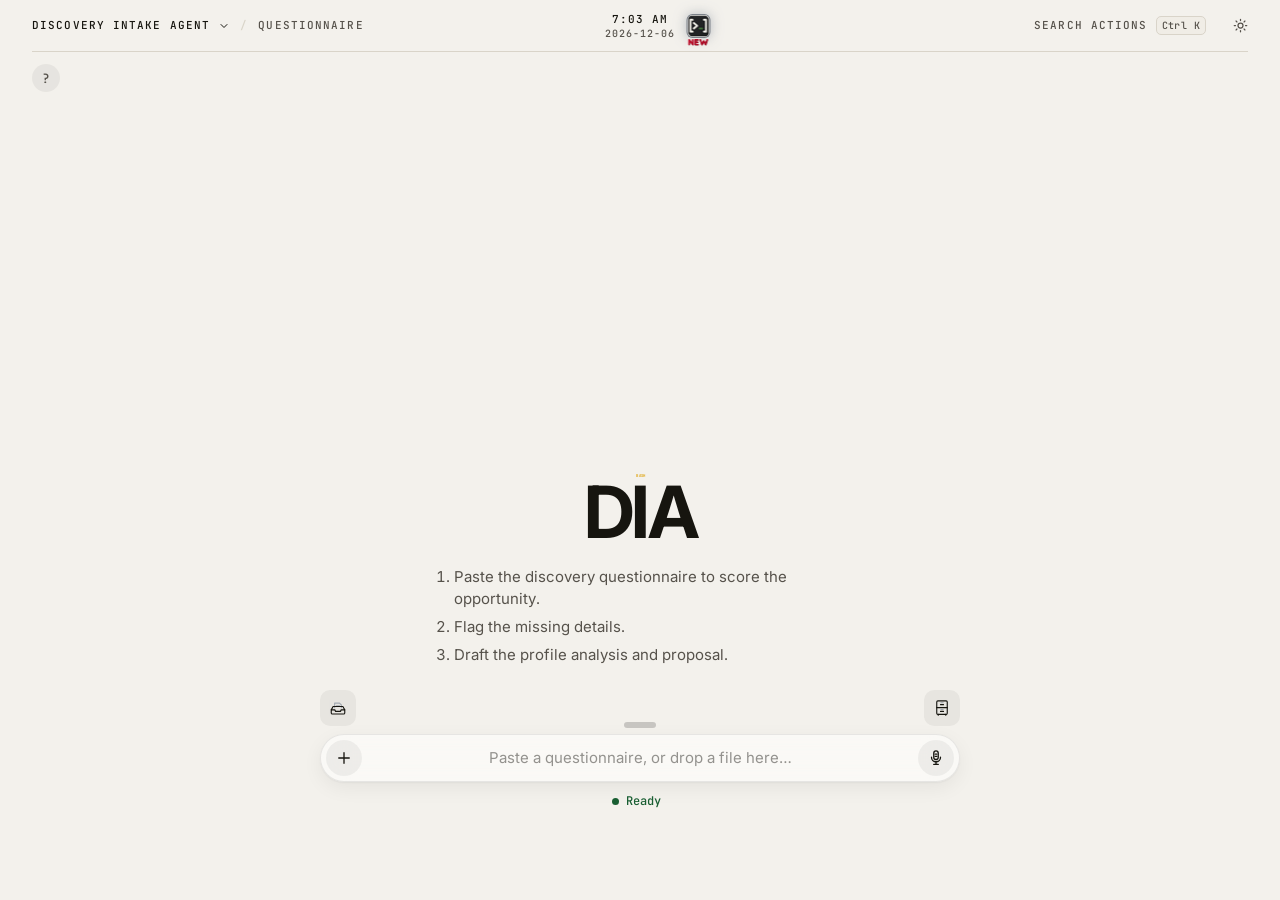
==== templates/index.html @ 342997e3 "Composer v3: mic fixed in the corner, send fades in left of it; first-screen cleanup; help popover; " ====
<!doctype html>
<html lang="en">
<head>
  <meta charset="utf-8">
  <meta name="viewport" content="width=device-width, initial-scale=1">
  <title>DIA - Discovery Intake Agent</title>
  <!-- Clay [>_] mark favicon set (Glyph exports, static/brand/; spec v0.3 §2a). -->
  <link rel="icon" href="/static/brand/favicon.ico" sizes="any">
  <link rel="icon" type="image/png" sizes="32x32" href="/static/brand/favicon-32.png">
  <link rel="icon" type="image/png" sizes="16x16" href="/static/brand/favicon-16.png">
  <link rel="apple-touch-icon" href="/static/brand/clay-mark-180.png">
  <link rel="preconnect" href="https://fonts.googleapis.com">
  <link rel="preconnect" href="https://fonts.gstatic.com" crossorigin>
  <link href="https://fonts.googleapis.com/css2?family=Inter:wght@300;400;500;600;700&family=JetBrains+Mono:wght@400;500;700&display=swap" rel="stylesheet">
  <link rel="stylesheet" href="/static/cabinet-fan.css">
  <link rel="stylesheet" href="/static/pixel-hover.css">
  <link rel="stylesheet" href="/static/fanout-pixel.css">
  <link rel="stylesheet" href="/static/style.css">
  <link rel="stylesheet" href="/static/whats-new.css">
  <link rel="stylesheet" href="/static/composer-icons.css">
  <link rel="stylesheet" href="/static/composer.css">
  <script>
    // Apply the saved (or system) theme before first paint to avoid a flash.
    (function () {
      try {
        var saved = localStorage.getItem("dia-theme");
        var theme = saved || (matchMedia("(prefers-color-scheme: light)").matches ? "light" : "dark");
        document.documentElement.dataset.theme = theme;
      } catch (error) {
        document.documentElement.dataset.theme = "dark";
      }
      try {
        var icons = localStorage.getItem("dia-icon-style");
        var valid = /^(line|zelda|dia-pixel)$/.test(icons || "");
        if (icons !== null && !valid) localStorage.setItem("dia-icon-style", "line"); // unknown or old value
        document.documentElement.dataset.iconStyle = valid ? icons : "line";
      } catch (error) {
        document.documentElement.dataset.iconStyle = "line";
      }
      try {
        // Assistant mode (persona-ux.md v1.2 §3): guided | expert | off, per device. Invalid -> guided.
        var mode = localStorage.getItem("dia-assistant");
        var known = /^(guided|expert|off)$/.test(mode || "");
        if (mode !== null && !known) localStorage.setItem("dia-assistant", "guided");
        document.documentElement.dataset.assistant = known ? mode : "guided";
      } catch (error) {
        document.documentElement.dataset.assistant = "guided";
      }
    })();
  </script>
</head>
<body data-stage="landing">
  <a id="skipLink" class="skip-link" href="#questionnaire">Skip to questionnaire</a>

  <!-- Mouse-reactive liquid filter for the wordmark (same engine as Tia). -->
  <svg width="0" height="0" style="position:absolute; pointer-events:none;" aria-hidden="true" focusable="false">
    <defs>
      <filter id="liquidFilter" x="-5%" y="-5%" width="110%" height="110%">
        <feTurbulence id="liquidNoise" type="fractalNoise" baseFrequency="0.015 0.02" numOctaves="2" seed="0" result="noise"/>
        <feDisplacementMap id="liquidDisplace" in="SourceGraphic" in2="noise" scale="0" xChannelSelector="R" yChannelSelector="G"/>
      </filter>
    </defs>
  </svg>

  <main class="viewport">
    <!-- Top bar as the PDF letterhead band (Glyph web-letterhead.md): mono caps tucked into the corners,
         a live clock + date centred, hairline under the band. Ids, ARIA and tab order unchanged. -->
    <header class="top-nav lh">
      <div class="lh-corner lh-corner--left">
        <div class="nav-menu-container">
          <button id="navBrandMenu" class="lh-control lh-trigger" type="button" aria-haspopup="menu" aria-expanded="false" aria-controls="navDropdown" aria-describedby="breadcrumbStage">
            <span class="lh-trigger-full">Discovery Intake Agent</span><span class="lh-trigger-short" aria-hidden="true">DIA</span>
            <svg viewBox="0 0 24 24" aria-hidden="true"><path d="m6 9 6 6 6-6"/></svg>
          </button>
          <div id="navDropdown" class="nav-dropdown" role="menu" aria-label="DIA menu">
            <div class="lh-menu-context" aria-hidden="true">
              <div class="lh-menu-stage" id="menuStage">Discovery intake · Questionnaire</div>
              <div>Discovery Intake Agent / Gemini ADK</div>
            </div>
            <button class="dropdown-item" role="menuitem" type="button" data-command="new-intake">New intake</button>
            <button class="dropdown-item" role="menuitem" type="button" data-command="load-sample">Load sample</button>
            <button class="dropdown-item" role="menuitem" type="button" data-command="ask">Ask DIA</button>
            <button class="dropdown-item" role="menuitem" type="button" data-command="help">Learn how to use DIA</button>
            <button class="dropdown-item" role="menuitem" type="button" data-command="whats-new">What's new</button>
            <!-- Donate: href comes from DIA_DONATE_URL via /api/config; hidden while unset. -->
            <a class="dropdown-item donate-link" id="navDonate" role="menuitem" aria-label="Donate (opens in a new tab)" href="#" target="_blank" rel="noopener noreferrer" hidden><span>Donate</span><span class="icon donate-icon" data-icon="menu-donate" aria-hidden="true"></span></a>
            <button class="dropdown-item donate-link" role="menuitem" type="button" data-command="donate-interac"><span>Donate by Interac e-Transfer</span><span class="icon donate-icon" data-icon="menu-donate" aria-hidden="true"></span></button>
            <button class="dropdown-item" role="menuitem" type="button" data-command="palette">Command palette <kbd class="kbd-hint">⌘K</kbd></button>
          </div>
        </div>
        <span class="lh-sep" aria-hidden="true">/</span>
        <span class="lh-stage"><span class="visually-hidden">Discovery intake · </span><span id="breadcrumbStage">Questionnaire</span></span>
        <!-- Help popover. Sizes/placement: Glyph "Help icon + popover"; copy and behaviour: Proto
             2026-10-23_help-popover.md v0.1 (Ikenna 9:58/10:00 PM ET). The copy lives in HELP_POPOVER in app.js;
             the [data-hp] slots below are filled from it. Replaces the old #appInfo "?" tooltip. -->
        <div class="hp-wrap">
          <button id="helpPopoverBtn" class="hp-btn" type="button" aria-label="Help" aria-haspopup="dialog" aria-expanded="false" aria-controls="helpPopover">?</button>
          <section id="helpPopover" class="hp-panel" role="dialog" aria-labelledby="helpPopoverTitle" hidden>
            <div class="hp-head">
              <h2 id="helpPopoverTitle" tabindex="-1" data-hp="title"></h2>
              <button class="hp-close" id="helpPopoverClose" type="button" data-hp-label="close">×</button>
            </div>
            <ol class="hp-steps" id="helpPopoverSteps"></ol>
            <div class="hp-actions" id="helpPopoverActions">
              <button id="loadSample" class="text-link hp-load" type="button" data-hp="load"></button>
              <button id="helpPopoverLearn" class="text-link hp-learn" type="button" aria-haspopup="dialog" aria-controls="diaHelpDialog" data-hp="learn"></button>
            </div>
            <div class="hp-confirm" id="helpPopoverConfirm" role="group" hidden>
              <span class="hp-confirm-text" data-hp="confirm"></span>
              <span class="hp-confirm-buttons">
                <button id="helpPopoverReplace" class="text-link" type="button" data-hp="replace"></button>
                <button id="helpPopoverCancel" class="text-link" type="button" data-hp="cancel"></button>
              </span>
            </div>
            <p class="hp-error" id="helpPopoverError" role="alert" hidden></p>
            <!-- Hook for lockdown #48: when sign-in ships, fill and unhide this with the daily limits. -->
            <p class="hp-limits" id="helpLimits" data-hook="lockdown-limits" hidden></p>
            <p class="hp-foot" id="intakeNote"><span class="trust-on" data-hp="footOn"></span><span class="trust-off" data-hp="footOff"></span></p>
          </section>
        </div>
      </div>
      <!-- Centre: live local time (12-hour, no seconds) above today's date. role=timer is aria-live off,
           so screen readers read it on demand and are never interrupted by the minute tick. -->
      <!-- Centre slot: the clock stays exactly centred; the What's new mark hangs off its right edge (layout A,
           spec v0.3 §2). The button is the clock's sibling, not its child (the clock is role=timer, pointer-events:none). -->
      <div class="lh-centre-slot">
        <div class="lh-centre" id="lhClock" role="timer" aria-live="off" aria-atomic="true">
          <time class="lh-time" id="lhTime" datetime="">--:--</time>
          <time class="lh-date" id="lhDate" datetime=""></time>
        </div>
        <span class="wn-wrap" id="whatsNewWrap">
          <button id="whatsNew" class="wn-btn" type="button" data-state="none"
                  aria-haspopup="dialog" aria-expanded="false" aria-controls="whatsNewPanel"
                  aria-label="What's new">
            <img class="wn-mark" src="/static/brand/clay-mark-44.png"
                 srcset="/static/brand/clay-mark-22.png 1x, /static/brand/clay-mark-44.png 2x, /static/brand/clay-mark-66.png 3x, /static/brand/clay-mark-88.png 4x"
                 alt="" width="22" height="22">
            <!-- NEW tag (spec v0.5 §4): Glyph's clay NEW image, one per theme (CSS picks), just under the mark; shown only with
                 the glow (data-state="new"). The text shows in forced colours only. -->
            <span class="wn-tag" id="whatsNewTag" aria-hidden="true">
              <img class="wn-tag-img wn-tag-img--light" src="/static/brand/clay-new-light-22.png"
                   srcset="/static/brand/clay-new-light-22.png 1x, /static/brand/clay-new-light-44.png 2x, /static/brand/clay-new-light-66.png 3x"
                   alt="" width="22" height="8">
              <img class="wn-tag-img wn-tag-img--dark" src="/static/brand/clay-new-dark-22.png"
                   srcset="/static/brand/clay-new-dark-22.png 1x, /static/brand/clay-new-dark-44.png 2x, /static/brand/clay-new-dark-66.png 3x"
                   alt="" width="22" height="8">
              <span class="wn-tag-text">New</span>
            </span>
            <span class="visually-hidden" id="whatsNewCount"></span>
          </button>
          <span class="wn-tip" role="tooltip" id="whatsNewTip">What's new</span>
        </span>
      </div>
      <div class="lh-corner lh-corner--right">
        <button id="paletteTrigger" class="lh-control lh-search" type="button" aria-haspopup="dialog" aria-controls="commandPalette">
          <span class="lh-search-label">Search actions</span>
          <kbd class="kbd-hint" id="paletteShortcutHint">⌘K</kbd>
          <svg class="lh-search-icon" viewBox="0 0 24 24" aria-hidden="true"><circle cx="11" cy="11" r="7"/><path d="m20 20-3.5-3.5"/></svg>
        </button>
        <button id="themeToggle" class="lh-control lh-theme" type="button" aria-pressed="false" aria-label="Switch to light mode">
          <svg class="theme-icon-sun" viewBox="0 0 24 24" aria-hidden="true"><circle cx="12" cy="12" r="4"/><path d="M12 2v2M12 20v2M4.9 4.9l1.4 1.4M17.7 17.7l1.4 1.4M2 12h2M20 12h2M4.9 19.1l1.4-1.4M17.7 6.3l1.4-1.4"/></svg>
          <svg class="theme-icon-moon" viewBox="0 0 24 24" aria-hidden="true"><path d="M21 12.8A9 9 0 1 1 11.2 3a7 7 0 0 0 9.8 9.8z"/></svg>
          <span class="visually-hidden">Toggle theme</span>
        </button>
      </div>
    </header>

    <!-- Center stage: wordmark, tagline, privacy note, pill composer. -->
    <section class="center-stage">
      <h1 class="title-brand" id="titleBrand" title="Discovery Intake Agent / Gemini ADK">D<span class="tittle">I</span>A<span class="visually-hidden"> - Discovery Intake Agent / Gemini ADK</span></h1>
      <ol class="intro-steps" id="introSteps">
        <li>Paste the discovery questionnaire to score the opportunity.</li>
        <li>Flag the missing details.</li>
        <li>Draft the profile analysis and proposal.</li>
      </ol>

      <div class="prompt-wrapper intake-stage">
        <div class="intake-bar">
          <!-- Run status (landing polish): dot + state word + optional detail. #statusText is the detail slot every
               message writes to; setRunState() sets data-state ready | processing | complete | error. -->
          <p id="status" class="run-status" role="status" aria-live="polite" aria-atomic="true" data-state="ready"><span class="status-dot" aria-hidden="true"></span><span id="statusState" class="status-state">Ready</span><span id="statusText" class="status-detail"></span></p>
          <button id="intakeToggle" class="text-link" type="button" aria-expanded="true" aria-controls="intakeBody" hidden>Collapse intake</button>
        </div>
        <!-- Intake tray (upload) and filing cabinet (this session's intakes). Icons by Glyph. -->
        <div class="dock-row">
          <button id="trayButton" class="dock-icon tray-icon px-btn" type="button" aria-label="Upload a file" aria-describedby="dropHint" data-hint="Drop a file here or click to upload">
            <span class="icon icon-idle" data-icon="tray" aria-hidden="true"></span>
            <span class="icon icon-active" data-icon="tray-active" aria-hidden="true"></span>
          </button>
          <span class="dock-hint" aria-hidden="true">Drop a file</span>
          <!-- Cabinet mirrors the tray: tray at the far left, cabinet at the far right of the composer. -->
          <div class="cabinet" id="cabinetDock" data-open="false">
            <button id="cabinetButton" class="dock-icon cabinet-btn px-btn" type="button" aria-haspopup="menu" aria-expanded="false" aria-controls="fan" aria-label="Cabinet" data-hint="Filing cabinet: this session's intakes">
              <span class="icon icon-idle" data-icon="cabinet" aria-hidden="true"></span>
              <span class="icon icon-active" data-icon="cabinet-open" aria-hidden="true"></span>
              <span id="cabinetCount" class="cabinet-badge" aria-hidden="true" hidden>0</span>
            </button>
            <ul class="fan" id="fan" role="menu" aria-label="Recent intakes"></ul>
          </div>
        </div>
        <p id="dropHint" class="visually-hidden">You can also drop or upload .txt, .md, .csv, .docx, .doc, .rtf or .json files up to 5 MB.</p>
        <input id="trayInput" type="file" multiple accept=".txt,.md,.markdown,.text,.csv,.tsv,.json,.rtf,.docx,.doc" hidden>
        <div id="fileChips" class="file-chips" hidden></div>
        <div id="intakeBody">
          <div class="prompt-bar composer has-mic has-cmp" id="intakeComposer" data-empty="true">
            <!-- Composer v2 (glyph/composer-icons.md, flows v8.8 2.5-2.8): [+] textarea [mic] [Run], and a floating notch
                 (a small handle bar just above the bar; landing polish). Notch: hover opens the voice fan after 120ms (pointer), tap toggles (touch), Enter/Space/ArrowDown open it on Listen,
                 ArrowUp on Auto-speak, Esc closes. Fan items proxy #conversationMode / #listenAgent / #autoSpeak. -->
            <button id="intakeVoiceNotch" class="cmp-notch cmp-notch--float" type="button" aria-label="Voice options" data-hint="Voice options" data-hint-touch-only aria-haspopup="menu" aria-expanded="false" aria-controls="intakeVoiceFan">
              <span class="notch-handle" aria-hidden="true"></span>
            </button>
            <span class="cmp-tip cmp-tip-notch" role="tooltip" id="intakeNotchTip">Voice options</span>
            <div class="voice-fan" role="menu" id="intakeVoiceFan" aria-label="Voice options" aria-orientation="horizontal">
              <button id="intakeFanConversation" class="voice-item px-btn" type="button" data-hint="" role="menuitemcheckbox" aria-checked="false" tabindex="-1" style="--d:1" aria-label="Conversation mode: talk with DIA hands-free">
                <span class="icon" data-icon="conversation" aria-hidden="true"></span>
                <span class="voice-label" aria-hidden="true">Conversation mode</span>
              </button>
              <button id="intakeFanListen" class="voice-item px-btn" type="button" data-hint="" role="menuitem" data-speaking="false" tabindex="-1" style="--d:0" aria-label="Listen: read the latest reply aloud">
                <span class="icon" data-icon="listen" data-icon-off="listen" data-icon-on="listen-stop" aria-hidden="true"></span>
                <span class="voice-label" aria-hidden="true">Listen</span>
              </button>
              <button id="intakeFanAutoSpeak" class="voice-item px-btn" type="button" data-hint="" role="menuitemcheckbox" aria-checked="false" tabindex="-1" style="--d:1" aria-label="Auto-speak replies">
                <span class="icon" data-icon="autospeak-off" data-icon-off="autospeak-off" data-icon-on="autospeak-on" aria-hidden="true"></span>
                <span class="voice-label" aria-hidden="true">Auto-speak</span>
              </button>
            </div>
            <button id="intakePlusButton" class="action-btn cmp-circle cmp-plus px-btn" type="button" aria-label="Actions" data-hint="Actions" aria-haspopup="menu" aria-expanded="false" aria-controls="intakePlusMenu">
              <span class="icon icon-idle" data-icon="plus" aria-hidden="true"></span>
              <span class="icon icon-open" data-icon="plus-open" aria-hidden="true"></span>
            </button>
            <div class="plus-menu" role="menu" id="intakePlusMenu" aria-label="Actions"></div>
            <textarea id="questionnaire" class="prompt-input" rows="1" aria-label="Questionnaire Markdown" aria-describedby="intakeNote dropHint" spellcheck="false" placeholder="Paste a questionnaire, or drop a file here…" data-placeholder-short="Paste a questionnaire…"></textarea>
            <!-- Run sits before the mic in the DOM so Tab goes textarea -> Run -> mic (WCAG 2.4.3, Glyph review #4);
                 the slot is absolutely positioned, so Run still draws just left of the corner mic. -->
            <span class="cmp-run-slot">
              <button id="runAgent" class="action-btn cmp-circle cmp-enter px-btn" type="button" aria-label="Run" data-hint="Run (Ctrl/⌘ Enter)" aria-keyshortcuts="Control+Enter Meta+Enter" hidden>
                <span class="icon" data-icon="enter" aria-hidden="true"></span>
              </button>
            </span>
            <button id="intakeMic" class="action-btn cmp-circle cmp-mic dictate-btn px-btn" type="button" data-hint="" data-hint-touch-only aria-pressed="false" aria-label="Start voice input" data-label-off="Start voice input" data-label-on="Stop voice input" aria-keyshortcuts="Control+Shift+Space Meta+Shift+Space">
              <span class="icon" data-icon="mic" data-icon-off="mic" data-icon-on="mic-listening" data-icon-disabled="mic-disabled" aria-hidden="true"></span>
            </button>
            <span class="cmp-tip cmp-tip-mic" role="tooltip" id="intakeMicTip">Start voice input <kbd>⌘/Ctrl</kbd><kbd>Shift</kbd><kbd>Space</kbd></span>
            <span class="visually-hidden" id="intakeMicNote" hidden>Voice input isn't supported in this browser. Try Chrome, Edge or Safari.</span>
          </div>
        </div>
        <div id="intakeError" class="intake-error" role="alert" hidden></div>
        <!-- dia-savant inputs addendum §3: pre-run inputs prompt. Client-side and deterministic; never blocks Run. -->
        <section id="inputsPrompt" class="inputs-prompt" aria-labelledby="inputsPromptTitle" hidden>
          <div class="inputs-prompt-head">
            <h3 id="inputsPromptTitle">Before you run: a few inputs would sharpen this</h3>
            <button id="inputsPromptDismiss" class="icon-button" type="button" aria-label="Dismiss input tips">×</button>
          </div>
          <p id="inputsPromptOld" class="inputs-prompt-old" hidden>This questionnaire has no "Workflows and value" section.</p>
          <ul id="inputsPromptList"></ul>
          <p class="inputs-prompt-foot">Work these out your way, add them to section 6, then run again. Your text stays here.</p>
          <p class="inputs-prompt-foot">Prefer a hand? <span id="inputsPromptName">Bash Systems &amp; Services</span> offers business consulting.<span id="inputsPromptServices" hidden> <a id="inputsPromptLink" href="#" target="_blank" rel="noopener noreferrer">See services</a></span></p>
        </section>
        <div class="actions under-prompt">
          <button id="uploadCancel" class="text-link" type="button" hidden>Cancel upload</button>
        </div>
      </div>

      <!-- Ask DIA: the live Gemini agent, in the same composer. -->
      <div class="prompt-wrapper agent" id="agentStage">
        <h2>Ask DIA <small id="agentStatus" class="agent-state">checking...</small></h2>
        <div class="prompt-bar composer has-mic has-cmp" id="agentComposer" data-empty="true">
            <!-- Composer v2 (glyph/composer-icons.md, flows v8.8 2.5-2.8): [+] textarea [mic] [Run], and a floating notch
                 (a small handle bar just above the bar; landing polish). Notch: hover opens the voice fan after 120ms (pointer), tap toggles (touch), Enter/Space/ArrowDown open it on Listen,
                 ArrowUp on Auto-speak, Esc closes. Fan items proxy #conversationMode / #listenAgent / #autoSpeak. -->
            <button id="agentVoiceNotch" class="cmp-notch cmp-notch--float" type="button" aria-label="Voice options" data-hint="Voice options" data-hint-touch-only aria-haspopup="menu" aria-expanded="false" aria-controls="agentVoiceFan">
              <span class="notch-handle" aria-hidden="true"></span>
            </button>
            <span class="cmp-tip cmp-tip-notch" role="tooltip" id="agentNotchTip">Voice options</span>
            <div class="voice-fan" role="menu" id="agentVoiceFan" aria-label="Voice options" aria-orientation="horizontal">
              <button id="agentFanConversation" class="voice-item px-btn" type="button" data-hint="" role="menuitemcheckbox" aria-checked="false" tabindex="-1" style="--d:1" aria-label="Conversation mode: talk with DIA hands-free">
                <span class="icon" data-icon="conversation" aria-hidden="true"></span>
                <span class="voice-label" aria-hidden="true">Conversation mode</span>
              </button>
              <button id="agentFanListen" class="voice-item px-btn" type="button" data-hint="" role="menuitem" data-speaking="false" tabindex="-1" style="--d:0" aria-label="Listen: read the latest reply aloud">
                <span class="icon" data-icon="listen" data-icon-off="listen" data-icon-on="listen-stop" aria-hidden="true"></span>
                <span class="voice-label" aria-hidden="true">Listen</span>
              </button>
              <button id="agentFanAutoSpeak" class="voice-item px-btn" type="button" data-hint="" role="menuitemcheckbox" aria-checked="false" tabindex="-1" style="--d:1" aria-label="Auto-speak replies">
                <span class="icon" data-icon="autospeak-off" data-icon-off="autospeak-off" data-icon-on="autospeak-on" aria-hidden="true"></span>
                <span class="voice-label" aria-hidden="true">Auto-speak</span>
              </button>
            </div>
            <button id="agentPlusButton" class="action-btn cmp-circle cmp-plus px-btn" type="button" aria-label="Actions" data-hint="Actions" aria-haspopup="menu" aria-expanded="false" aria-controls="agentPlusMenu">
              <span class="icon icon-idle" data-icon="plus" aria-hidden="true"></span>
              <span class="icon icon-open" data-icon="plus-open" aria-hidden="true"></span>
            </button>
            <div class="plus-menu" role="menu" id="agentPlusMenu" aria-label="Actions"></div>
            <textarea id="agentMessage" class="prompt-input" rows="1" spellcheck="false" aria-label="Message for the Gemini agent" placeholder="Ask DIA, e.g. 'Score this intake and list missing fields.'" data-placeholder-short="Ask DIA a question…"></textarea>
            <!-- Run sits before the mic in the DOM so Tab goes textarea -> Run -> mic (WCAG 2.4.3, Glyph review #4);
                 the slot is absolutely positioned, so Run still draws just left of the corner mic. -->
            <span class="cmp-run-slot">
              <button id="runChat" class="action-btn cmp-circle cmp-enter px-btn" type="button" aria-label="Send to Gemini" data-hint="Send to Gemini (Enter)" aria-keyshortcuts="Enter" hidden>
                <span class="icon" data-icon="enter" aria-hidden="true"></span>
              </button>
            </span>
            <button id="micButton" class="action-btn cmp-circle cmp-mic px-btn" type="button" data-hint="" data-hint-touch-only aria-pressed="false" aria-label="Start voice input" data-label-off="Start voice input" data-label-on="Stop voice input" aria-keyshortcuts="Control+Shift+Space Meta+Shift+Space">
              <span class="icon" data-icon="mic" data-icon-off="mic" data-icon-on="mic-listening" data-icon-disabled="mic-disabled" aria-hidden="true"></span>
            </button>
            <span class="cmp-tip cmp-tip-mic" role="tooltip" id="agentMicTip">Start voice input <kbd>⌘/Ctrl</kbd><kbd>Shift</kbd><kbd>Space</kbd></span>
            <span class="visually-hidden" id="agentMicNote" hidden>Voice input isn't supported in this browser. Try Chrome, Edge or Safari.</span>
          </div>
        <!-- Prompt bar v2 (Ikenna, no pills): Conversation, Listen and Auto-speak live in the voice options drawer (the
             notch fan above the bar). These three stay in the DOM, hidden, as the state holders the fan items proxy. -->
        <div class="actions under-prompt voice-sources" hidden>
          <button id="conversationMode" class="chip-button speech-input-only" type="button" aria-pressed="false">
            <svg viewBox="0 0 24 24" aria-hidden="true"><path d="M21 11.5a8.38 8.38 0 0 1-.9 3.8 8.5 8.5 0 0 1-7.6 4.7 8.38 8.38 0 0 1-3.8-.9L3 21l1.9-5.7a8.38 8.38 0 0 1-.9-3.8 8.5 8.5 0 0 1 4.7-7.6 8.38 8.38 0 0 1 3.8-.9h.5a8.48 8.48 0 0 1 8 8z"/></svg>
            Conversation
          </button>
          <button id="listenAgent" class="chip-button speech-only" type="button" aria-pressed="false">
            <svg viewBox="0 0 24 24" aria-hidden="true"><polygon points="11 5 6 9 2 9 2 15 6 15 11 19 11 5"/><path d="M19.07 4.93a10 10 0 0 1 0 14.14M15.54 8.46a5 5 0 0 1 0 7.07"/></svg>
            <span class="speech-label">Listen</span>
          </button>
          <button id="autoSpeak" class="chip-button speech-only" type="button" aria-pressed="false">Auto-speak: off</button>
        </div>
        <div class="response-area">
          <div class="response-header"><span class="ai-speaker">DIA</span> <span id="agentAiLabel" class="ai-label" title="Drafted by Gemini. Scoring is deterministic and doesn&#39;t use AI." aria-description="Drafted by Gemini. Scoring is deterministic and doesn&#39;t use AI." hidden>AI draft · review before sending</span></div>
          <pre id="agentOutput" class="response-text ai-text" aria-live="polite" aria-label="Agent reply">Run an intake and I'll flag gaps and draft follow-ups.</pre>
          <div class="ai-actions">
            <button id="agentCancel" class="text-link" type="button" hidden>Cancel</button>
            <button id="copyQuestions" class="text-link" type="button" hidden>Copy questions</button>
            <span id="aiStatus" class="inline-status" role="status"></span>
          </div>
        </div>
      </div>

      <!-- Results workspace: appears below the composer after a run, like Tia's response card. -->
      <section class="results" id="resultsStage" aria-label="Intake results">
        <div class="results-summary">
          <div class="score-card">
            <span>Recommended Tier</span>
            <strong id="tier">-</strong>
            <small id="score">Score pending</small>
            <!-- Addendum v1.1.2 §7.3: one-line delta on a re-run; the full before/after sits below this card. -->
            <small id="scoreDelta" class="score-delta" hidden></small>
            <!-- dia-savant §3.5: input quality, on screen only (never in the PDF or Markdown). -->
            <small id="inputsState" hidden></small>
            <!-- Proto, on #39: a reopened cabinet intake scored before value at stake keeps its old score. -->
            <small id="legacyScoreHint" class="legacy-score-hint" hidden>Scored before value at stake</small>
            <p id="inputsNote" hidden></p>
          </div>
          <div class="issues">
            <h2 id="issuesHeading">Validation Issues</h2>
            <ul id="issues" aria-live="polite" aria-labelledby="issuesHeading"></ul>
            <h2 id="flagsHeading" hidden>Flags to clear first</h2>
            <ul id="flagActions" aria-labelledby="flagsHeading" hidden></ul>
            <!-- Follow-up drafter (persona-ux.md v1.2 §3): Guided mode, Gemini connected, and only when there are issues. -->
            <div class="followup" id="followupRow" hidden>
              <button id="draftFollowups" class="text-link" type="button" aria-describedby="followupLabel">Draft follow-up questions</button>
              <span id="followupLabel" class="ai-label" title="Drafted by Gemini. Scoring is deterministic and doesn&#39;t use AI." aria-description="Drafted by Gemini. Scoring is deterministic and doesn&#39;t use AI.">AI draft · review before sending</span>
            </div>
          </div>
        </div>

        <!-- Addendum §7.3 (v1.1.2): on screen only, never exported; below the recommended tier card (answer first). -->
        <section id="beforeAfter" class="before-after" aria-labelledby="beforeAfterTitle" hidden>
          <h3 id="beforeAfterTitle">Scored before / after</h3>
          <dl></dl>
        </section>

        <div class="response-area doc-card">
          <div class="doc-head">
            <div class="tabs" role="tablist" aria-label="Generated documents">
              <button class="tab active" id="tab-profile" data-doc="client-profile.md" type="button" role="tab" aria-selected="true" aria-controls="documentOutput">Profile</button>
              <button class="tab" id="tab-analysis" data-doc="opportunity-analysis.md" type="button" role="tab" aria-selected="false" aria-controls="documentOutput" tabindex="-1">Analysis</button>
              <button class="tab" id="tab-proposal" data-doc="proposal-draft.md" type="button" role="tab" aria-selected="false" aria-controls="documentOutput" tabindex="-1">Proposal</button>
            </div>
          </div>
          <div class="export-bar" role="group" aria-label="Output export actions">
            <button id="copyAll" type="button" disabled>Copy all</button>
            <button id="downloadMarkdown" type="button" disabled>Download MD</button>
            <button id="downloadPdf" type="button" disabled>Download PDF</button>
            <button id="downloadJson" type="button" disabled>Download JSON</button>
            <button id="copySection" type="button" disabled>Copy section</button>
            <button id="rerunUpdated" class="text-link quiet" type="button" disabled>Re-run with updated answers</button>
            <button id="listenDocument" class="icon-button speech-only" type="button" aria-pressed="false" disabled>
              <svg viewBox="0 0 24 24" aria-hidden="true"><polygon points="11 5 6 9 2 9 2 15 6 15 11 19 11 5"/><path d="M19.07 4.93a10 10 0 0 1 0 14.14M15.54 8.46a5 5 0 0 1 0 7.07"/></svg>
              <span class="speech-label">Listen</span>
            </button>
            <button id="shareX" class="icon-button" type="button" disabled>
              <svg class="fill-icon" viewBox="0 0 24 24" aria-hidden="true"><path d="M18.244 2.25h3.308l-7.227 8.26 8.502 11.24H16.17l-5.214-6.817L4.99 21.75H1.68l7.73-8.835L1.254 2.25H8.08l4.713 6.231zm-1.161 17.52h1.833L7.084 4.126H5.117z"/></svg>
              Share on X
            </button>
            <span id="exportStatus" class="inline-status" role="status" aria-live="polite"></span>
          </div>
          <pre id="documentOutput" role="tabpanel" tabindex="0" aria-labelledby="tab-profile"></pre>
        </div>

        <section class="response-area draft-editor">
          <h2 id="draftHeading">Draft Editor</h2>
          <div class="editor-toolbar" role="group" aria-label="Draft editor actions">
            <button id="draftLoad" type="button" disabled>Load current document</button>
            <button id="draftCopyPaste" class="icon-button" type="button" title="Click: copy the draft. Double-click: paste from clipboard." aria-label="Copy draft, double-click to paste">
              <svg viewBox="0 0 24 24" aria-hidden="true"><path d="M16 4h2a2 2 0 0 1 2 2v14a2 2 0 0 1-2 2H6a2 2 0 0 1-2-2V6a2 2 0 0 1 2-2h2"/><rect x="8" y="2" width="8" height="4" rx="1" ry="1"/></svg>
              Copy / Paste
            </button>
            <button id="draftUndo" class="icon-button" type="button" aria-label="Undo">
              <svg viewBox="0 0 24 24" aria-hidden="true"><polyline points="1 4 1 10 7 10"/><path d="M3.51 15a9 9 0 1 0 2.13-9.36L1 10"/></svg>
              Undo
            </button>
            <button id="draftRedo" class="icon-button" type="button" aria-label="Redo">
              <svg viewBox="0 0 24 24" aria-hidden="true"><polyline points="23 4 23 10 17 10"/><path d="M20.49 15a9 9 0 1 1-2.13-9.36L23 10"/></svg>
              Redo
            </button>
            <button id="draftClear" type="button" disabled>Clear</button>
            <span id="draftStatus" class="inline-status" role="status" aria-live="polite"></span>
          </div>
          <div class="editor-toolbar" role="group" aria-label="Draft formatting">
            <button class="fmt" data-cmd="bold" type="button" aria-label="Bold"><strong>B</strong></button>
            <button class="fmt" data-cmd="italic" type="button" aria-label="Italic"><em>I</em></button>
            <button class="fmt" data-cmd="underline" type="button" aria-label="Underline"><u>U</u></button>
            <span class="list-menu">
              <button id="listMenuButton" class="fmt" type="button" aria-haspopup="menu" aria-expanded="false" aria-controls="listMenu">&bull; List <span aria-hidden="true">&#9662;</span></button>
              <div id="listMenu" class="menu" role="menu" aria-label="List type">
                <button class="menu-item" role="menuitem" data-cmd="insertUnorderedList" type="button" tabindex="-1">&bull; Bulleted</button>
                <button class="menu-item" role="menuitem" data-cmd="insertOrderedList" type="button" tabindex="-1">1. Numbered</button>
                <button class="menu-item" role="menuitem" data-cmd="letteredList" type="button" tabindex="-1">a. Lettered</button>
              </div>
            </span>
          </div>
          <div id="draftEditor" class="rich-editor" contenteditable="true" spellcheck="true" role="textbox" aria-multiline="true" aria-labelledby="draftHeading" data-placeholder="Load the proposal (or any generated document) here and edit it into a sendable email."></div>
        </section>
      </section>
    </section>

  </main>

  <!-- Filing cabinet drawer: intakes saved on this device (localStorage dia-cabinet-v2, max 15). -->
  <dialog id="cabinetDrawer" class="drawer cabinet-drawer" aria-labelledby="cabinetTitle">
    <div class="drawer-head">
      <div>
        <h2 id="cabinetTitle" tabindex="-1">Filing cabinet</h2>
        <p id="cabinetSummary" class="drawer-sub"></p>
      </div>
      <button id="cabinetSelectMode" class="text-link" type="button">Select</button>
      <button id="cabinetClear" class="text-link" type="button" hidden>Clear cabinet</button>
      <button id="cabinetClose" class="drawer-x" type="button" aria-label="Close filing cabinet">×</button>
    </div>
    <div id="cabinetClearConfirm" class="drawer-note drawer-confirm" role="alertdialog" aria-labelledby="cabinetClearTitle" aria-describedby="cabinetClearNote" hidden>
      <p><strong id="cabinetClearTitle">Clear all saved intakes on this device?</strong></p>
      <p id="cabinetClearNote">Export the ones you want to keep first.</p>
      <button id="cabinetClearYes" type="button">Clear</button>
      <button id="cabinetClearKeep" class="text-link" type="button">Keep</button>
    </div>
    <div id="cabinetSelectBar" class="drawer-select-bar" hidden>
      <label><input id="cabinetSelectAll" type="checkbox"> <span id="cabinetSelectAllLabel">Select all</span></label>
      <span id="cabinetCountLive" aria-live="polite"></span>
    </div>
    <div id="cabinetFull" class="drawer-note drawer-full" hidden>
      <strong>Your cabinet is full (15 of 15).</strong>
      <p>Export the ones you want to keep. The next intake you run will replace the oldest one.</p>
      <button id="cabinetSelectExport" type="button">Select and export</button>
    </div>
    <div id="cabinetEmpty" class="drawer-note drawer-empty" hidden>
      <p><strong>Nothing filed yet.</strong><br>Run an intake and it'll be filed here.</p>
      <button id="cabinetStart" type="button">Start an intake</button>
    </div>
    <ul id="cabinetList" class="cabinet-list drawer-list" role="list"></ul>
    <button id="cabinetMore" class="text-link drawer-more" type="button" hidden>Show more</button>
    <div class="drawer-foot" id="cabinetFoot" hidden>
      <button id="cabinetExport" class="drawer-export" type="button" aria-disabled="true">Export selected</button>
      <button id="cabinetExportCancel" class="text-link" type="button" hidden>Cancel</button>
      <p id="cabinetHelper" class="drawer-helper">Select at least one intake.</p>
    </div>
    <p id="cabinetLive" class="visually-hidden" aria-live="polite"></p>
    <p id="cabinetAlert" class="drawer-alert" role="alert"></p>
  </dialog>

  <div id="toast" class="toast" hidden>
    <span id="toastText" role="status" aria-live="polite"></span>
    <span id="toastActions" class="toast-actions"></span>
    <button id="toastClose" class="toast-x" type="button" aria-label="Dismiss">×</button>
  </div>

  <!-- Command palette -->
  <dialog id="commandPalette" class="palette" aria-label="Command palette">
    <div class="palette-search">
      <svg viewBox="0 0 24 24" aria-hidden="true"><circle cx="11" cy="11" r="7"/><path d="m20 20-3.5-3.5"/></svg>
      <input id="paletteInput" type="text" autocomplete="off" spellcheck="false" placeholder="Type a command..." aria-label="Search commands" role="combobox" aria-expanded="false" aria-controls="paletteList" aria-autocomplete="list">
      <kbd class="kbd-hint">Esc</kbd>
    </div>
    <ul id="paletteList" class="palette-list" role="listbox" aria-label="Commands"></ul>
  </dialog>

  <!-- How-to dialog (mirrors Tia's "Learn how to use" dialog). -->
  <dialog id="diaHelpDialog" class="help-dialog" aria-labelledby="diaHelpTitle">
    <h2 id="diaHelpTitle">Help &amp; settings</h2>
    <p>DIA turns a discovery questionnaire into a scored opportunity and three ready-to-use documents: a client profile, an opportunity analysis, and a proposal draft.</p>
    <ol>
      <li>Paste a completed questionnaire into the box, or choose <strong>Load sample</strong>.</li>
      <li>Press the arrow (or <kbd class="kbd-hint">Ctrl/⌘</kbd> + <kbd class="kbd-hint">Enter</kbd>) to run the intake. No API key is needed for this step.</li>
      <li>Review the tier, score, and validation issues, then switch between Profile, Analysis, and Proposal.</li>
      <li>Ask DIA follow-up questions. Press Enter to send and Shift + Enter for a new line. This uses the live Gemini agent.</li>
      <li>Load a document into the Draft Editor to polish it into an email, then copy or download it.</li>
      <li>Drop a .txt, .md, .csv, .docx, .doc, .rtf or .json file on the tray (or press <kbd class="kbd-hint">Ctrl/⌘</kbd> + <kbd class="kbd-hint">O</kbd>) to fill the questionnaire.</li>
      <li>Every run is filed in the cabinet for this browser tab (up to 15). Open it with <kbd class="kbd-hint">Ctrl/⌘</kbd> + <kbd class="kbd-hint">Shift</kbd> + <kbd class="kbd-hint">F</kbd> to reopen or export PDF, Markdown, JSON or a .zip.</li>
    </ol>
    <p class="help-tip">Press <kbd class="kbd-hint">/</kbd> to jump to the input. Search actions at the top opens the command palette.</p>
    <section class="help-settings" aria-labelledby="iconStyleTitle">
      <h3 id="iconStyleTitle">Icon style</h3>
      <div class="icon-style-control" role="radiogroup" aria-labelledby="iconStyleTitle" aria-describedby="iconStyleHelp">
        <button type="button" role="radio" class="icon-style-option" data-icon-style="line" aria-checked="true" tabindex="0"><span class="icon" data-icon="cabinet" data-icon-set="line" aria-hidden="true"></span>Line</button>
        <button type="button" role="radio" class="icon-style-option" data-icon-style="zelda" aria-checked="false" tabindex="-1"><span class="icon" data-icon="cabinet" data-icon-set="zelda" aria-hidden="true"></span>Zelda</button>
        <button type="button" role="radio" class="icon-style-option" data-icon-style="dia-pixel" aria-checked="false" tabindex="-1"><span class="icon" data-icon="cabinet" data-icon-set="dia-pixel" aria-hidden="true"></span>Dia pixel</button>
      </div>
      <p id="iconStyleHelp" class="setting-note">Changes the tray and cabinet icons. Saved on this device.</p>
    </section>
    <section class="help-settings" aria-labelledby="assistantTitle">
      <h3 id="assistantTitle">Assistant</h3>
      <div class="icon-style-control assistant-control" role="radiogroup" aria-labelledby="assistantTitle" aria-describedby="assistantHelp">
        <button type="button" role="radio" class="icon-style-option assistant-option" data-assistant-mode="guided" aria-checked="true" tabindex="0">Guided</button>
        <button type="button" role="radio" class="icon-style-option assistant-option" data-assistant-mode="expert" aria-checked="false" tabindex="-1">Expert</button>
        <button type="button" role="radio" class="icon-style-option assistant-option" data-assistant-mode="off" aria-checked="false" tabindex="-1">Off</button>
      </div>
      <p id="assistantHelp" class="setting-note">Guided shows suggestions. Expert hides them and keeps Ask DIA in the DIA menu and the palette. Off turns off Ask DIA and every Gemini call. Saved on this device.</p>
    </section>
    <form method="dialog"><button class="help-close" autofocus>Close</button></form>
  </dialog>

  <!-- What's new release notes (spec v0.3 §6): non-modal popover on desktop, modal bottom sheet at <=600px. -->
  <div class="wn-backdrop" id="whatsNewBackdrop" hidden></div>
  <section class="wn-panel" id="whatsNewPanel" role="dialog" aria-labelledby="whatsNewTitle" hidden>
    <header>
      <div><h2 id="whatsNewTitle" tabindex="-1">What's new</h2><span class="wn-sub">Dia release notes</span></div>
      <button class="wn-close" id="whatsNewClose" type="button" aria-label="Close What's new">×</button>
    </header>
    <div class="wn-body" id="whatsNewBody"></div>
    <div class="wn-foot">We only list changes you can use today.</div>
  </section>

  <script src="/static/vendor/jszip.min.js" defer></script>
  <script src="/static/app.js"></script>
  <script src="/static/whats-new.js"></script>
</body>
</html>
---- static/cabinet-fan.css ----
/* Source: glyph/fanout.css v4 (straight-down stack + motion tokens from mdvnavy/components), copied verbatim.
 * Single home of the cabinet stack, drawer and toast motion (--dia-* tokens); JS counterpart: CabinetFan / CabinetDrawer in static/app.js. */
/* DIA filing cabinet: quick-peek STACK (v3: straight vertical drawer stack; replaces the arc).
 * The fan is a PEEK, not the cabinet. The full cabinet is the right-side drawer (~380px)
 * from flows.md §3.2, which owns "Show more" paging (5 -> 10 -> 15).
 *
 * Markup:
 *   <div class="cabinet" data-open="false">
 *     <button class="cabinet-btn" aria-haspopup="menu" aria-expanded="false" aria-controls="fan"
 *             aria-label="Cabinet, 3 unexported">
 *       …cabinet.svg (aria-hidden)…
 *       <span class="cabinet-badge" aria-hidden="true">3</span>   (only when unexported > 0; 9+ cap)
 *     </button>
 *     <ul class="fan" id="fan" role="menu" aria-label="Recent intakes">
 *       <li style="--i:1"><button class="fan-card" role="menuitem">
 *         <span class="fan-title">Harbourline Ceramics</span>
 *         <span class="fan-meta">3:12 AM · Tier B</span>
 *         <span class="fan-reveal">Score <span class="fan-score">72</span></span>
 *       </button></li>   … up to 5
 *       <li class="fan-open" style="--i:6"><button class="fan-open-btn" role="menuitem">
 *         Open cabinet <span class="fan-count" aria-hidden="true">12</span></button></li>
 *     </ul>
 *   </div>
 * JS toggles data-open="true|false" on .cabinet and aria-expanded on the button.
 * The button is never disabled. Routing (JS):
 *   0 intakes                    -> open the drawer's empty state ("Start an intake"), no fan
 *   prefers-reduced-motion       -> open the drawer directly, no fan
 *   <=600px (mobile)             -> open the bottom sheet directly, no fan
 *   otherwise                    -> fan; slot 6 "Open cabinet (N)" is ALWAYS present
 * The CSS below also hides the fan under reduced motion and on mobile as a guard.
 *
 * Colour rule: mustard (--mark) is NOT used anywhere in the fan. It is reserved for the
 * drag-over cue on the tray. Active/current and exported markers use muted ink.
 */

/* ---- Dia motion tokens (v4) ----
 * Sources: github.com/mdvnavy/components @ 24ca6589b67f16cfbe255275170a6f4c8b932357 (repo-relative paths below).
 * Springs are converted to CSS linear() with spring_to_linear.py (0.5px rest rule, Glyph's choice);
 * each has a cubic-bezier fallback for browsers without linear(). Full table: motion-from-components.md. */
:root {
  /* componentry/packages/ui/src/lib/ease.ts EASE_OUT [0.16,1,0.3,1] (also amicro/registry/ui/entrance/fade-down.tsx, "easeOutExpo") */
  --dia-ease-out: cubic-bezier(0.16, 1, 0.3, 1);
  /* Dia's own (not from the repo): quick ease-in for dismissals */
  --dia-ease-in: cubic-bezier(0.55, 0, 0.75, 0.2);
  /* Dia's own (not from the repo): Show more reveal ease-out */
  --dia-ease-reveal: cubic-bezier(0, 0, 0.2, 1);
  /* componentry/packages/ui/src/lib/ease.ts EASE_DRAWER [0.32,0.72,0,1]: fallback for --dia-spring-panel */
  --dia-ease-drawer: cubic-bezier(0.32, 0.72, 0, 1);
  /* componentry/packages/ui/src/lib/ease.ts SPRING_PANEL {stiffness 420, damping 40, mass 0.5}, zeta 1.38, no overshoot,
     converted for a 380px travel -> 552ms */
  --dia-spring-panel: var(--dia-ease-drawer);
  --dia-dur-panel: 552ms;
  /* componentry/packages/ui/src/lib/ease.ts SPRING_LAYOUT {stiffness 360, damping 32, mass 0.6}, zeta 1.09, no overshoot,
     converted for the 28px tuck travel -> 286ms */
  --dia-spring-layout: var(--dia-ease-out);
  --dia-dur-layout: 286ms;
  /* Dia's own durations (kept; the repo's 500-800ms entrance durations are too slow for a menu peek) */
  --dia-dur-stack-open: 280ms;
  --dia-dur-stack-close: 180ms;
  --dia-stagger-open: 30ms;
  --dia-stagger-close: 18ms;
  --dia-dur-lift: 160ms;
  --dia-dur-reveal: 160ms;
  --dia-dur-fade-reduced: 120ms;   /* flows.md §6.5: drawer opacity-only fade under reduced motion */
  /* ui-prototypes/2026-07-28_tia_teacher_inverse_workspace_interface.html slideUp (300ms ease, 12px rise); the app's style.css has the same keyframes */
  --dia-dur-toast-in: 300ms;
  --dia-ease-toast: ease;
}
@supports (transition-timing-function: linear(0, 1)) {
  :root {
    --dia-spring-panel: linear(0, 0.228, 0.485, 0.663, 0.78, 0.856, 0.906, 0.939, 0.96, 0.974, 0.983, 0.989, 0.993, 0.995, 0.997, 0.998, 1);
    --dia-spring-layout: linear(0, 0.074, 0.212, 0.363, 0.499, 0.613, 0.701, 0.773, 0.828, 0.87, 0.902, 0.926, 0.944, 0.958, 0.969, 0.976, 1);
  }
}

.cabinet {
  --fan-card-w: 240px;
  --fan-card-h: 76px;         /* full card; only the top --fan-step shows when stacked */
  --fan-step: 48px;           /* y step between cards: title + meta band stays readable */
  --fan-tuck: calc(var(--fan-card-h) - var(--fan-step));   /* 28px tucked under the next card */
  --fan-lift: -4px;           /* hovered/focused card rises; componentry/apps/web/app/sponsors/page.tsx card hover translate3d(0,-4px,0) */
  --fan-hover-dur: var(--dia-dur-lift);
  --fan-hover-ease: var(--dia-ease-out);   /* ease.ts EASE_OUT */
  --fan-radius: 12px;
  --fan-open-dur: var(--dia-dur-stack-open);
  --fan-close-dur: var(--dia-dur-stack-close);
  --fan-open-ease: var(--dia-ease-out);    /* ease.ts EASE_OUT (was 0.22,1,0.36,1) */
  --fan-close-ease: var(--dia-ease-in);
  --fan-open-stagger: var(--dia-stagger-open);
  --fan-close-stagger: var(--dia-stagger-close);
  --fan-shift-dur: var(--dia-dur-layout);
  --fan-shift-ease: var(--dia-spring-layout);   /* ease.ts SPRING_LAYOUT -> linear() */

  --fan-surface: var(--surface, #fdfcfa);
  --fan-border: var(--border, #d9d4c9);
  --fan-ink: var(--text, #16150f);
  --fan-muted: var(--muted, #56524b);
  --fan-silver: var(--accent-deep, #9EA4AC);
  --fan-ring: #7C828A;        /* focus ring, light: 3.8:1 on --surface (#9EA4AC was 2.45:1) */
  --fan-chip-bg: #D9DCE0;     /* score chip: silver fill, pinned in both themes */
  --fan-chip-ink: #16150f;    /* score chip text, pinned */
  --fan-badge-ink: #16150f;   /* count badge text, pinned in both themes */
  --fan-shadow: 0 10px 28px rgba(28, 20, 8, 0.12), 0 2px 6px rgba(28, 20, 8, 0.06);
  --fan-shadow-hover: 0 14px 34px rgba(28, 20, 8, 0.16), 0 2px 6px rgba(28, 20, 8, 0.08);
  /* overlap depth: a 1px top edge + a short shadow cast UP onto the card behind */
  --fan-edge: 0 -1px 0 rgba(28, 20, 8, 0.06), 0 -6px 12px -8px rgba(28, 20, 8, 0.18);

  position: relative;
  display: inline-block;
}

/* Dark theme keeps its previous ring (the app's dark --accent-deep). */
:root[data-theme="dark"] .cabinet { --fan-ring: var(--fan-silver); }

/* ---- Top-bar button + unexported badge ---- */
.cabinet-btn {
  position: relative;
  width: 36px; height: 36px;
  display: grid; place-items: center;
  border: 1px solid var(--fan-border);
  border-radius: 50%;
  background: var(--fan-surface);
  color: var(--fan-ink);
  cursor: pointer;
}
.cabinet-btn svg { width: 18px; height: 18px; }
.cabinet-btn:focus-visible { outline: 2px solid var(--fan-ring); outline-offset: 3px; }
@media (max-width: 600px) { .cabinet-btn { width: 44px; height: 44px; } }

/* Count badge: silver-deep ground, ink text (flows.md §0.1 #2). Also used for N in "Open cabinet". */
.cabinet-badge,
.fan-count {
  min-width: 16px;
  height: 16px;
  padding: 0 4px;
  border-radius: 9999px;
  background: var(--accent-deep, #9EA4AC);
  color: var(--fan-badge-ink);
  font: 600 10px/16px "JetBrains Mono", ui-monospace, monospace;
  text-align: center;
}
.cabinet-badge {
  position: absolute;
  top: -4px; right: -5px;
  box-shadow: 0 0 0 2px var(--bg, #f3f1ec);   /* knock-out ring against the top bar */
}
.fan-count { display: inline-block; margin-left: 6px; vertical-align: 1px; }

/* ---- Stack: drops straight DOWN from the top-right button, like folders in a drawer ----
 * Slot n rests at y = (n-1) * --fan-step. Each later card sits IN FRONT (higher z) and covers
 * the lower --fan-tuck of the card above it, so every card shows its title + meta band.
 * No rotation, no x offset. */
.fan {
  position: absolute;
  top: calc(100% + 12px);
  right: -6px;
  width: var(--fan-card-w);
  height: 0;
  margin: 0; padding: 0;
  list-style: none;
  pointer-events: none;
  z-index: 40;
}
.fan > li {
  --y: calc((var(--i, 1) - 1) * var(--fan-step));
  --nudge: 0px;
  position: absolute;
  top: 0; right: 0;
  z-index: var(--i, 1);                 /* later = in front */
  transform: translateY(-12px) scale(0.96);
  transform-origin: 50% 0%;
  opacity: 0;
  translate: 0 var(--nudge);            /* hover shift lives on `translate`, not `transform` */
  transition:
    transform var(--fan-close-dur) var(--fan-close-ease) calc((6 - var(--i, 1)) * var(--fan-close-stagger)),  /* close: farthest first */
    opacity var(--fan-close-dur) linear calc((6 - var(--i, 1)) * var(--fan-close-stagger)),
    translate var(--fan-shift-dur) var(--fan-shift-ease) 0ms;
}
/* "Open cabinet (N)" sits under the fully visible 5th card, 10px gap:
   y = 4 * step + card-h + 10 = 278px with the defaults. With n < 5 cards JS sets --i = n + 1
   and --y-open: calc((n - 1) * step + card-h + 10px). */
.fan > li.fan-open { --y: var(--y-open, calc(4 * var(--fan-step) + var(--fan-card-h) + 10px)); }

.cabinet[data-open="true"] .fan { pointer-events: auto; }
.cabinet[data-open="true"] .fan > li {
  transform: translateY(var(--y)) scale(1);
  opacity: 1;
  transition:
    transform var(--fan-open-dur) var(--fan-open-ease) calc((var(--i, 1) - 1) * var(--fan-open-stagger)),  /* open: nearest first */
    opacity calc(var(--fan-open-dur) * 0.6) linear calc((var(--i, 1) - 1) * var(--fan-open-stagger)),
    translate var(--fan-shift-dur) var(--fan-shift-ease) 0ms;
}
/* Hover/focus reveal: cards BELOW the hovered one shift down by the tucked band, so the hovered
   card's lower band (score) shows. SPRING_LAYOUT (ease.ts) as linear(), 286ms, no delay, no overshoot.
   Because it's on `translate`, moving between cards retargets smoothly and never picks up the stagger. */
.cabinet[data-open="true"] .fan > li:is(:hover, :focus-within) ~ li { --nudge: var(--fan-tuck); }

/* ---- Card (peek: one button = Reopen; full actions live in the drawer) ----
 * Top band (always visible, 48px): title + meta (time · tier, or the exported tick).
 * Lower band (28px, tucked until hover/focus, or on the last card): score chip. */
.fan-card {
  box-sizing: border-box;
  position: relative;
  width: var(--fan-card-w);
  height: var(--fan-card-h);
  display: grid;
  grid-template-rows: 18px 16px 1fr;
  row-gap: 2px;
  align-content: start;
  padding: 8px 14px 0;
  text-align: left;
  border: 1px solid var(--fan-border);
  border-radius: var(--fan-radius);
  background: var(--fan-surface);
  color: var(--fan-ink);
  box-shadow: var(--fan-edge), 0 2px 6px rgba(28, 20, 8, 0.05);
  font: 500 13px/18px Inter, ui-sans-serif, system-ui, sans-serif;
  cursor: pointer;
  transition: transform var(--fan-hover-dur) var(--fan-hover-ease),
              box-shadow var(--fan-hover-dur) linear, border-color var(--fan-hover-dur) linear;
}
.fan > li:nth-child(1) .fan-card { box-shadow: var(--fan-shadow); }   /* front of drawer: full shadow */
.fan-title { overflow: hidden; white-space: nowrap; text-overflow: ellipsis; }
.fan-meta {
  font: 400 11px/16px "JetBrains Mono", ui-monospace, monospace;
  letter-spacing: 0.02em;
  white-space: nowrap;
  overflow: hidden;
  text-overflow: ellipsis;
  color: var(--fan-muted);
}
.fan-exported { color: var(--fan-muted); }      /* "✓ 2026-10-22", muted ink, never mustard */
.fan-reveal {                                    /* lower band */
  display: flex;
  align-items: center;
  gap: 8px;
  margin-top: 8px;
  font: 500 9.5px/1 "JetBrains Mono", ui-monospace, monospace;
  letter-spacing: 0.1em;
  text-transform: uppercase;
  color: var(--fan-muted);
}
.fan-score {
  min-width: 30px;
  padding: 3px 6px;
  border: 1px solid var(--fan-silver);
  border-radius: 6px;
  background: var(--fan-chip-bg);
  color: var(--fan-chip-ink);
  font: 600 11px/1 "JetBrains Mono", ui-monospace, monospace;
  letter-spacing: 0;
  text-align: center;
}
/* Current/active intake: small muted-ink dot. Mustard is reserved for drag-over. */
.fan-card[aria-current="true"] .fan-title::before {
  content: "";
  display: inline-block;
  width: 6px; height: 6px;
  margin: 0 7px 1px 0;
  border-radius: 50%;
  background: var(--fan-muted);
  vertical-align: middle;
}

.fan-card:hover,
.fan-card:focus-visible {
  transform: translateY(var(--fan-lift));
  border-color: var(--fan-silver);
  box-shadow: var(--fan-edge), var(--fan-shadow-hover);
}
.fan-card:focus-visible { outline: 2px solid var(--fan-ring); outline-offset: 2px; }
/* Reduced-motion guard for any card that renders anyway (componentry/apps/web/app/sponsors/page.tsx pattern:
   motion-reduce:transform-none + motion-reduce:transition-colors): keep colour/shadow, drop movement. */
@media (prefers-reduced-motion: reduce) {
  .fan-card { transition-property: border-color, box-shadow; }
  .fan-card:hover, .fan-card:focus-visible { transform: none; }
  .fan > li { translate: none; }
}

/* ---- Last slot: "Open cabinet (N)" -> closes the fan, opens the drawer ---- */
.fan-open { display: flex; justify-content: flex-end; width: var(--fan-card-w); }
.fan-open-btn {
  display: inline-flex;
  align-items: center;
  padding: 6px 10px 6px 14px;
  border: 1px solid var(--fan-border);
  border-radius: 9999px;
  background: var(--fan-surface);
  color: var(--fan-ink);
  box-shadow: var(--fan-shadow);
  font: 500 12px/1.2 Inter, ui-sans-serif, system-ui, sans-serif;
  white-space: nowrap;
  cursor: pointer;
}
.fan-open-btn:hover { border-color: var(--fan-silver); }
.fan-open-btn:focus-visible { outline: 2px solid var(--fan-ring); outline-offset: 2px; }

/* Guards: no fan under reduced motion or on mobile; JS opens the drawer / sheet instead. */
@media (prefers-reduced-motion: reduce) { .fan { display: none; } }
@media (max-width: 600px) { .fan { display: none; } }

/* ---- Drawer "Show more" reveal (5 -> 10 -> 15) ----
 * Add .is-new to the (max 5) newly revealed <li>s with --k = 0..4, then remove it next frame
 * or after 320ms. Only the new cards animate; existing cards never move. */
.cabinet-list > li.is-new {
  animation: cabinet-reveal var(--dia-dur-reveal) var(--dia-ease-reveal) both;   /* Dia's own; nothing in the repo fit better */
  animation-delay: calc(min(var(--k, 0), 4) * var(--dia-stagger-open));          /* capped at 5 cards */
}
@keyframes cabinet-reveal {
  from { opacity: 0; transform: translateY(8px); }
  to   { opacity: 1; transform: none; }
}
@media (prefers-reduced-motion: reduce) {
  .cabinet-list > li.is-new { animation-name: cabinet-reveal-fade; animation-duration: var(--dia-dur-fade-reduced); animation-delay: 0ms; } /* joins drawer fade: 120ms, no rise, no stagger */
  @keyframes cabinet-reveal-fade { from { opacity: 0; } to { opacity: 1; } }
}

/* ---- Drawer open / close (suggested hook: the cabinet <dialog class="cabinet-drawer">; Forge owns the name) ----
 * componentry/packages/ui/src/lib/ease.ts SPRING_PANEL ("overlay panel entrances: modals and sheets") as linear(),
 * 552ms for the ~380px slide, the same curve both ways; EASE_DRAWER cubic-bezier is the fallback.
 * Reduced motion (flows.md §6.5): <=120ms opacity only, no slide. */
.cabinet-drawer {
  translate: 100% 0;
  transition: translate var(--dia-dur-panel) var(--dia-spring-panel), overlay var(--dia-dur-panel) allow-discrete,
              display var(--dia-dur-panel) allow-discrete;
}
.cabinet-drawer[open] { translate: 0 0; }
@starting-style { .cabinet-drawer[open] { translate: 100% 0; } }
.cabinet-drawer::backdrop { opacity: 0; transition: opacity var(--dia-dur-panel) var(--dia-spring-panel); }
.cabinet-drawer[open]::backdrop { opacity: 1; }
@starting-style { .cabinet-drawer[open]::backdrop { opacity: 0; } }
@media (prefers-reduced-motion: reduce) {
  .cabinet-drawer, .cabinet-drawer[open] { translate: none; }
  @starting-style { .cabinet-drawer[open] { translate: none; } }
  .cabinet-drawer { opacity: 0; transition: opacity var(--dia-dur-fade-reduced) linear, overlay var(--dia-dur-fade-reduced) allow-discrete,
                    display var(--dia-dur-fade-reduced) allow-discrete; }
  .cabinet-drawer[open] { opacity: 1; }
  @starting-style { .cabinet-drawer[open] { opacity: 0; } }
}

/* ---- Toast entrance (suggested hook: .toast) ----
 * ui-prototypes/2026-07-28_tia_teacher_inverse_workspace_interface.html slideUp: opacity 0 -> 1, translateY(12px) -> 0,
 * 300ms ease (the app's style.css already has the same slideUp). No exit motion is defined in the repo or in Dia. */
.toast { animation: dia-toast-in var(--dia-dur-toast-in) var(--dia-ease-toast) both; }
@keyframes dia-toast-in { from { opacity: 0; transform: translateY(12px); } to { opacity: 1; transform: none; } }
@media (prefers-reduced-motion: reduce) {
  .toast { animation-name: dia-toast-fade; }
  @keyframes dia-toast-fade { from { opacity: 0; } to { opacity: 1; } }
}

/* ---- Tray drag-over: unchanged. Nothing in the repo matched a drop-target cue; see pixel/pixel-hover.css px-bob
 * (400ms steps(1)) for the pixel styles. Mustard stays drag-over only. ---- */
---- static/pixel-hover.css ----
/* DIA pixel sprites: display + tiny hover "pop".
 * Usage: <button class="px-btn" aria-label="Cabinet"><img class="px" src="b-cabinet.svg" width="32" height="32" alt=""></button>
 * Only integer scales (16, 32, 48 px) keep pixels square. Never 20/24 px.
 */
.px { image-rendering: pixelated; image-rendering: crisp-edges; display: block; }
.px-btn .px { transition: transform 160ms steps(2, end); }
.px-btn:hover .px,
.px-btn:focus-visible .px { transform: translateY(calc(-1px * var(--px-scale, 2))); }  /* one sprite pixel */

/* Optional 2-frame idle bob while a file is dragged over the tray */
@keyframes px-bob { 0%, 100% { transform: translateY(0); } 50% { transform: translateY(calc(-1px * var(--px-scale, 2))); } }
.px-btn[data-drag="over"] .px { animation: px-bob 400ms steps(1, end) infinite; }

@media (prefers-reduced-motion: reduce) {
  .px-btn .px { transition: none; }
  .px-btn:hover .px, .px-btn:focus-visible .px { transform: none; }
  .px-btn[data-drag="over"] .px { animation: none; }
}
---- static/fanout-pixel.css ----
/* Source: glyph/pixel/fanout-pixel.css, verbatim. Scoped to pixel icon styles. */
/* Pixel treatment for the cabinet STACK (v3). Load AFTER ../fanout.css (and pixel-hover.css).
 * Overrides only. Active when the Icon style setting is a pixel style:
 *   <html data-icon-style="zelda">      pixel A, GBA-faithful colours
 *   <html data-icon-style="dia-pixel">  pixel B, Dia palette (b-dark-* sprites in the dark theme)
 * Line style ("line") never loads this file's rules (all selectors are scoped).
 * Stack geometry (step 48px, tuck 28px, lift, timings) is inherited from fanout.css unchanged. */

:root:is([data-icon-style="zelda"], [data-icon-style="dia-pixel"]) .cabinet {
  --fan-radius: 4px;
  --fan-lift: -2px;                                         /* one sprite pixel at 2x */
  --px-shadow: 0 3px 0 0 rgba(22, 21, 15, 0.10);           /* straight down: hidden under the next card, no side stubs */
  --px-shadow-hover: 4px 4px 0 0 rgba(22, 21, 15, 0.14);
  --fan-edge: 0 -2px 0 0 rgba(22, 21, 15, 0.08);            /* hard 2px overlap edge, no blur */
}
:root:is([data-icon-style="zelda"], [data-icon-style="dia-pixel"]) .fan-card,
:root:is([data-icon-style="zelda"], [data-icon-style="dia-pixel"]) .fan > li:nth-child(1) .fan-card {
  box-shadow: var(--fan-edge), var(--px-shadow);
}
:root:is([data-icon-style="zelda"], [data-icon-style="dia-pixel"]) .fan-open-btn { box-shadow: var(--px-shadow); border-radius: 4px; gap: 8px; }
:root:is([data-icon-style="zelda"], [data-icon-style="dia-pixel"]) .fan-card:is(:hover, :focus-visible) {
  box-shadow: var(--fan-edge), var(--px-shadow-hover);
  transition-timing-function: steps(2, end);                /* 2-frame pop, still 160ms */
}
:root:is([data-icon-style="zelda"], [data-icon-style="dia-pixel"]) .fan-score { border-radius: 2px; box-shadow: 1px 1px 0 0 var(--fan-silver); }
:root:is([data-icon-style="zelda"], [data-icon-style="dia-pixel"]) .cabinet-btn { width: 44px; height: 44px; }
:root:is([data-icon-style="zelda"], [data-icon-style="dia-pixel"]) .cabinet-btn .px { width: 32px; height: 32px; }   /* 2x, integer only */

/* Pixel A ("Zelda"): colour comes from the sprite's own GBA palette (gen.py A_CAB).
 * Cards stay readable: warm parchment ground + dark-brown outline + brown hard shadow.
 * Score chip pin (#D9DCE0 / #16150f) still holds. No mustard (#DFA81C) anywhere. */
:root[data-icon-style="zelda"] .cabinet {
  --fan-surface: #fffbea;        /* A paper */
  --fan-border: #2c1a12;         /* A outline */
  --fan-muted: #76411e;          /* A shade, 7.9:1 on #fffbea */
  --fan-silver: #ab632e;         /* A mid: hover border + chip shadow */
  --fan-ring: #ab632e;           /* Zelda's own focus ring, 4.4:1 on #fffbea. Dia pixel inherits #7C828A from fanout.css */
  --px-shadow: 0 3px 0 0 #e3cf9c;
  --px-shadow-hover: 4px 4px 0 0 #d38a4a;
  --fan-edge: 0 -2px 0 0 #e3cf9c;
}
:root[data-icon-style="zelda"] .fan-card,
:root[data-icon-style="zelda"] .fan-open-btn { border-width: 2px; }
:root[data-icon-style="zelda"] .fan-score { box-shadow: 1px 1px 0 0 #2c1a12; border-color: #2c1a12; }
---- static/style.css ----
/* DIA theme tokens (unchanged colours/fonts) + Tia-style layout tokens. */
:root {
  --bg: #0c0c0e;
  --surface: #141416;
  --raised: #1c1c1f;
  --inset: #101012;
  --border: #2a2a2e;
  --text: #eeeef2;
  --soft: #d8d8df;
  --muted: #a6a6b2;
  --accent: #c8a96e;
  --accent-strong: #dcc491;
  --good: #8bd39c;
  --mono: "JetBrains Mono", Consolas, monospace;
  --sans: Inter, ui-sans-serif, system-ui, -apple-system, BlinkMacSystemFont, "Segoe UI", sans-serif;

  /* Tia shell, re-tinted with DIA's palette. */
  --accent-rgb: 200, 169, 110;
  --accent-deep: #a88a4f;
  --on-accent: #16150f;
  --accent-ink: var(--accent-strong);
  --mark: var(--accent);
  --send-from: rgba(var(--accent-rgb), 0.95);
  --send-to: var(--accent-deep);
  --send-hover-from: var(--accent-strong);
  --send-hover-to: var(--accent);
  --glass-top: rgba(255, 255, 255, 0.07);
  --glass-mid: rgba(255, 255, 255, 0.025);
  --glass-bot: rgba(255, 255, 255, 0.05);
  --glass-border: rgba(255, 255, 255, 0.10);
  --glass-outline: rgba(0, 0, 0, 0.35);
  --glass-inset: rgba(255, 255, 255, 0.06);
  --pill-shadow: 0 24px 56px rgba(0, 0, 0, 0.55), 0 4px 16px rgba(0, 0, 0, 0.35);
  --pill-shadow-hover: 0 30px 72px rgba(0, 0, 0, 0.6), 0 0 40px rgba(var(--accent-rgb), 0.22);
  --shadow-subtle: 0 1px 3px rgba(0, 0, 0, 0.35);
  --shadow-lifted: 0 12px 36px rgba(0, 0, 0, 0.5);
  --backdrop: rgba(0, 0, 0, 0.55);
  --placeholder: rgba(238, 238, 242, 0.42);
  /* Focus/selection indicator: must stay >= 3:1 against every surface (WCAG 1.4.11). */
  /* Dark: neutral silver, never the gold accent (Glyph review #5). Mustard #DFA81C stays the drag-over cue only. */
  --focus-ring: var(--control-focus);
  color-scheme: dark;
}

html[data-theme="light"] {
  --bg: #f3f1ec;
  --surface: #fdfcfa;
  --raised: #f0ede6;
  --inset: #faf8f4;
  --border: #d9d4c9;
  --text: #16150f;
  --soft: #2e2c27;
  --muted: #56524b;
  /* Brushed-silver accent. */
  --accent: #A3A9B1;
  --accent-strong: #D9DCE0;
  --good: #1a5f33;

  --accent-rgb: 163, 169, 177;
  --accent-deep: #9EA4AC;
  --on-accent: #16150f;
  /* Silver is too light for text on cream, so accent text stays ink-dark
     and the silver shows through fills, borders and underlines. */
  --accent-ink: #16150f;
  --mark: #DFA81C;
  --send-from: #E6E8EB;
  --send-to: #B8BDC4;
  --send-hover-from: #CDD1D6;
  --send-hover-to: #9EA4AC;
  --glass-top: rgba(255, 255, 255, 0.65);
  --glass-mid: rgba(255, 255, 255, 0.22);
  --glass-bot: rgba(255, 255, 255, 0.45);
  --glass-border: rgba(255, 255, 255, 0.85);
  --glass-outline: rgba(28, 20, 8, 0.08);
  --glass-inset: rgba(255, 255, 255, 0.9);
  --pill-shadow: 0 24px 56px rgba(28, 20, 8, 0.18), 0 4px 16px rgba(28, 20, 8, 0.08);
  --pill-shadow-hover: 0 30px 72px rgba(28, 20, 8, 0.22), 0 0 40px rgba(var(--accent-rgb), 0.22);
  --shadow-subtle: 0 1px 3px rgba(28, 20, 8, 0.05);
  --shadow-lifted: 0 12px 36px rgba(28, 20, 8, 0.10);
  --backdrop: rgba(22, 21, 15, 0.35);
  --placeholder: rgba(22, 21, 15, 0.45);
  /* The silver accent (#A3A9B1) is ~2:1 on these surfaces, so it stays
     decorative; focus and selection use a darker silver (>= 4.9:1). */
  --focus-ring: #5f6670;
  color-scheme: light;
}

@media (prefers-reduced-motion: no-preference) {
  body, button, textarea, pre {
    transition: background-color .25s ease, color .25s ease, border-color .25s ease;
  }
}

* { box-sizing: border-box; }

.visually-hidden {
  position: absolute;
  width: 1px;
  height: 1px;
  margin: -1px;
  padding: 0;
  overflow: hidden;
  clip: rect(0 0 0 0);
  white-space: nowrap;
  border: 0;
}

.skip-link {
  position: absolute;
  top: -100px;
  left: 16px;
  z-index: 10;
  padding: 10px 14px;
  border: 1px solid var(--accent);
  border-radius: 8px;
  background: var(--raised);
  color: var(--text);
  font-family: var(--mono);
  font-size: 13px;
  text-decoration: none;
}

.skip-link:focus { top: 12px; }

:focus-visible {
  outline: 2px solid var(--focus-ring);
  outline-offset: 2px;
}

html, body { min-height: 100%; }

body {
  margin: 0;
  min-height: 100vh;
  background: var(--bg);
  color: var(--soft);
  font-family: var(--sans);
  overflow-x: hidden;
}

button, textarea, input { font: inherit; }

button {
  border: 1px solid var(--border);
  border-radius: 8px;
  background: var(--raised);
  color: var(--text);
  padding: 10px 13px;
  cursor: pointer;
}

button:hover, button.active {
  border-color: var(--accent);
  color: var(--accent-ink);
}

button:disabled {
  cursor: not-allowed;
  opacity: .65;
}

/* Busy = working, not broken: spinner ring instead of a dead hourglass. */
button.busy { cursor: progress; }

button.busy::after {
  content: "";
  display: inline-block;
  width: 11px;
  height: 11px;
  margin-left: 8px;
  vertical-align: -1px;
  border: 2px solid currentColor;
  border-right-color: transparent;
  border-radius: 50%;
}

@media (prefers-reduced-motion: no-preference) {
  button.busy::after { animation: dia-spin .7s linear infinite; }
}

@keyframes dia-spin { to { transform: rotate(360deg); } }

kbd.kbd-hint {
  display: inline-block;
  min-width: 1.6em;
  padding: 1px 6px;
  border: 1px solid var(--border);
  border-bottom-width: 2px;
  border-radius: 5px;
  background: var(--raised);
  color: var(--muted);
  font: 500 11px/1.5 var(--mono);
  text-align: center;
}

/* ---------- Viewport (Tia: column, top bar / centre stage / footer) ---------- */
.viewport {
  display: flex;
  flex-direction: column;
  align-items: center;
  justify-content: space-between;
  min-height: 100vh;
  padding: 2.5rem 2rem 3rem;
  position: relative;
}

body[data-stage="results"] .viewport,
body[data-agent="open"] .viewport { justify-content: flex-start; }

/* ---------- Top bar ---------- */
.top-nav {
  width: 100%;
  max-width: 900px;
  display: flex;
  align-items: center;
  justify-content: space-between;
  gap: 16px;
  flex-wrap: wrap;
}

.nav-primary-cluster { display: flex; align-items: center; gap: 16px; min-width: 0; }
.nav-menu-container { position: relative; }

.nav-brand {
  display: flex;
  align-items: center;
  gap: 8px;
  padding: 4px 0;
  border: 0;
  background: transparent;
  color: var(--text);
  font: 700 22px/1 var(--sans);
  letter-spacing: -0.02em;
  user-select: none;
}

.nav-brand:hover { color: var(--text); }

.nav-brand svg {
  width: 18px;
  height: 18px;
  fill: none;
  stroke: currentColor;
  stroke-width: 2;
  stroke-linecap: round;
  stroke-linejoin: round;
}

.nav-brand[aria-expanded="true"] svg { transform: rotate(180deg); }

.nav-dropdown {
  position: absolute;
  top: 100%;
  left: 0;
  margin-top: 12px;
  width: 240px;
  padding: 8px;
  display: none;
  flex-direction: column;
  gap: 4px;
  z-index: 100;
  background: var(--surface);
  border: 1px solid var(--border);
  border-radius: 12px;
  box-shadow: var(--shadow-lifted);
}

.nav-dropdown.show { display: flex; }

@keyframes fadeInDropdown {
  from { opacity: 0; transform: translateY(-8px); }
  to { opacity: 1; transform: translateY(0); }
}

.dropdown-item {
  display: flex;
  align-items: center;
  justify-content: space-between;
  padding: 10px 14px;
  border: 0;
  border-radius: 8px;
  background: transparent;
  color: var(--text);
  font: 500 14px var(--sans);
  text-align: left;
  transition: background 150ms ease, color 150ms ease;
}

.dropdown-item:hover,
.dropdown-item:focus-visible {
  background: rgba(var(--accent-rgb), 0.14);
  color: var(--accent-ink);
}

.breadcrumb {
  display: inline-flex;
  align-items: center;
  gap: 4px;
  color: var(--text);
  font: 500 14px var(--sans);
  border-bottom: 1px solid var(--border);
  padding: 6px 0;
  white-space: nowrap;
}

/* Superscript-corner affordance next to the breadcrumb. */
.app-tip { position: relative; display: inline-block; margin-left: 3px; vertical-align: top; }

.info-tip {
  width: 16px;
  height: 16px;
  padding: 0;
  border-radius: 50%;
  font-family: var(--mono);
  font-size: 10px;
  line-height: 1;
  opacity: .7;
}

.info-tip:hover, .info-tip:focus-visible, .app-tip.open .info-tip { opacity: 1; }

.tip-bubble {
  position: absolute;
  top: calc(100% + 8px);
  left: 0;
  z-index: 20;
  white-space: nowrap;
  border: 1px solid var(--accent);
  border-radius: 8px;
  background: var(--raised);
  color: var(--text);
  font-family: var(--mono);
  font-size: 12px;
  letter-spacing: .06em;
  padding: 8px 10px;
  opacity: 0;
  visibility: hidden;
}

.app-tip:hover .tip-bubble,
.app-tip:focus-within .tip-bubble,
.app-tip.open .tip-bubble { opacity: 1; visibility: visible; }

/* Phones: centre the bubble under its "i" and let it wrap, so the hidden bubble can't widen the page (on mobile
 * browsers that overflow grows the layout viewport, which also broke the plus menu's fixed bottom sheet). */
@media (max-width: 600px) {
  .tip-bubble { left: 50%; translate: -50% 0; white-space: normal; width: max-content; max-width: min(240px, calc(100vw - 24px)); }
}

.nav-actions { display: flex; align-items: center; gap: 10px; margin-left: auto; }

/* Takes the slot Tia uses for the signed-in email. */
.palette-trigger {
  display: inline-flex;
  align-items: center;
  gap: 10px;
  padding: 6px 8px 6px 12px;
  border: 1px solid var(--border);
  border-radius: 9999px;
  background: transparent;
  color: var(--muted);
  font: 400 12px var(--mono);
}

.palette-trigger:hover { color: var(--text); }

.ghost-round {
  width: 34px;
  height: 34px;
  padding: 0;
  border-radius: 50%;
  background: transparent;
}

/* ---------- Centre stage ---------- */
.center-stage {
  display: flex;
  flex-direction: column;
  align-items: center;
  text-align: center;
  max-width: 760px;
  width: 100%;
  margin: 2rem 0;
}

body[data-stage="results"] .center-stage,
body[data-agent="open"] .center-stage { margin-top: 3rem; }

.title-brand {
  margin: 0 0 0.5rem;
  color: var(--text);
  font: 700 72px/1.05 var(--sans);
  letter-spacing: -0.04em;
  display: inline-block;
  cursor: default;
  user-select: none;
}

.title-brand.liquid-active { filter: url(#liquidFilter); }

/* Tiny BASH mark riding above the I, like Tia's tittle easter egg. */
.tittle { position: relative; display: inline-block; letter-spacing: 0; margin-right: -0.04em; }
.tittle::after {
  content: 'BASH';
  /* Empty alt text keeps the mark out of the h1's accessible name. */
  content: 'BASH' / '';
  position: absolute;
  top: -0.02em;
  left: 50%;
  transform: translateX(-50%);
  font: 700 4px var(--mono);
  letter-spacing: 0.08em;
  padding-left: 0.08em; /* balance the trailing letter-spacing */
  white-space: nowrap;
  line-height: 1;
  color: var(--mark);
  opacity: 0.9;
  pointer-events: none;
}

.subtitle {
  margin: 0 0 2.5rem;
  max-width: 620px;
  color: var(--muted);
  font-size: 18px;
  line-height: 1.5;
}

body[data-stage="results"] .title-brand { font-size: 48px; }
body[data-stage="results"] .subtitle { font-size: 15px; margin-bottom: 1.75rem; }

.prompt-wrapper { position: relative; width: 100%; max-width: 720px; }

.intake-bar {
  display: flex;
  align-items: center;
  justify-content: center;
  gap: 12px;
  margin-bottom: 10px;
}

.prompt-callout {
  margin: 0;
  color: var(--muted);
  font-size: 13px;
  line-height: 1.4;
  user-select: none;
}

/* Frosted-glass pill composer (Tia), auto-growing for multi-line input. */
.prompt-bar {
  width: 100%;
  min-height: 70px;
  display: flex;
  align-items: center;
  gap: 8px;
  padding: 12px 12px 12px 32px;
  border-radius: 35px;
  border: 1.5px solid var(--glass-border);
  outline: 1px solid var(--glass-outline);
  background: linear-gradient(135deg, var(--glass-top) 0%, var(--glass-mid) 45%, var(--glass-bot) 100%);
  backdrop-filter: blur(36px) saturate(200%);
  -webkit-backdrop-filter: blur(36px) saturate(200%);
  box-shadow: var(--pill-shadow), inset 0 2px 2px var(--glass-inset), inset 0 -2px 3px var(--glass-mid);
}

.prompt-bar:focus-within, .prompt-bar:hover {
  outline: 1.5px solid rgba(var(--accent-rgb), 0.5);
  box-shadow: var(--pill-shadow-hover), inset 0 2px 3px var(--glass-inset), inset 0 -2px 4px var(--glass-mid);
}

/* The textarea itself has no outline, so the pill's outline is the focus indicator. */
.prompt-bar:focus-within { outline-color: var(--focus-ring); }

.prompt-bar.multiline { align-items: flex-end; border-radius: 24px; }

.prompt-input {
  flex: 1;
  min-width: 0;
  min-height: 0;
  max-height: 40vh;
  margin: 0;
  padding: 0;
  resize: none;
  overflow-y: auto;
  border: 0;
  outline: none;
  background: transparent;
  color: var(--text);
  font: 500 18px/1.5 var(--sans);
  align-self: center;
}

.prompt-bar.multiline .prompt-input {
  align-self: stretch;
  font: 400 14px/1.5 var(--mono);
  padding-top: 4px;
}

.prompt-input::placeholder { color: var(--placeholder); font-weight: 400; }

/* Round send button (Tia), accent-tinted for DIA. */
.action-btn {
  flex: none;
  width: 46px;
  height: 46px;
  padding: 0;
  display: flex;
  align-items: center;
  justify-content: center;
  border-radius: 50%;
  border: 1.5px solid rgba(255, 255, 255, 0.55);
  background: linear-gradient(135deg, var(--send-from) 0%, var(--send-to) 100%);
  color: var(--on-accent);
  box-shadow: 0 6px 16px rgba(var(--accent-rgb), 0.35), inset 0 2px 2px rgba(255, 255, 255, 0.6), inset 0 -2px 3px rgba(0, 0, 0, 0.3);
}

.action-btn:hover,
.action-btn:focus-visible {
  border-color: #ffffff;
  color: var(--on-accent);
  background: linear-gradient(135deg, var(--send-hover-from) 0%, var(--send-hover-to) 100%);
  box-shadow: 0 8px 24px rgba(var(--accent-rgb), 0.55), 0 0 20px rgba(var(--accent-rgb), 0.45), inset 0 2px 3px #ffffff, inset 0 -2px 4px rgba(0, 0, 0, 0.4);
}

.action-btn svg {
  width: 20px;
  height: 20px;
  fill: none;
  stroke: currentColor;
  stroke-width: 2.2;
  stroke-linecap: round;
  stroke-linejoin: round;
}

.action-btn.busy svg { display: none; }
.action-btn.busy::after { width: 18px; height: 18px; margin: 0; }
.action-btn:disabled:hover { transform: none; }


.actions {
  display: flex;
  flex-wrap: wrap;
  align-items: center;
  gap: 10px;
  margin-top: 12px;
}

.actions button { white-space: nowrap; }

.under-prompt { justify-content: center; margin-top: 16px; gap: 8px 12px; }

/* Tia's underlined "Learn how to use" link. */
.text-link {
  min-height: 32px;
  padding: 6px 0;
  border: 0;
  border-bottom: 1px solid var(--border);
  border-radius: 0;
  background: transparent;
  color: var(--text);
  font: 500 14px/1.4 var(--sans);
}

.text-link:hover { border-bottom-color: var(--accent); color: var(--accent-ink); }
.dot-sep { color: var(--muted); }
/* When the link row wraps, a "·" that would end a line (or start one) becomes a zero-height line break instead:
   flex-basis 100% puts the next link on its own line. The break would add a second row gap, so the row drops its
   row gap and the break carries one gap of its own. app.js (fitDotSeparators) sets .is-break after measuring the
   row with every separator shown. */
.dot-sep.is-break { flex-basis: 100%; height: 0; margin-top: 8px; overflow: hidden; visibility: hidden; font-size: 0; line-height: 0; }
.actions.under-prompt:has(> .dot-sep.is-break) { row-gap: 0; }

.status-line {
  flex-basis: 100%;
  color: var(--muted);
  font-family: var(--mono);
  font-size: 12px;
}
#status {
  color: var(--muted);
  font-family: var(--mono);
  font-size: 12px;
}

#intakeToggle { font-size: 13px; min-height: 0; padding: 2px 0; }

.chip-button {
  display: inline-flex;
  align-items: center;
  gap: 7px;
  padding: 6px 12px;
  border-radius: 9999px;
  background: transparent;
  color: var(--muted);
  font-size: 13px;
}

.chip-button svg { width: 15px; height: 15px; fill: none; stroke: currentColor; stroke-width: 1.6; stroke-linecap: round; stroke-linejoin: round; }

.actions button[aria-pressed="true"],
.export-bar button[aria-pressed="true"] { border-color: var(--accent); color: var(--accent-ink); }

button.recording { border-color: var(--good); color: var(--good); }

/* ---------- Ask DIA + results (hidden on the landing, like Tia's response card) ---------- */
.agent, .results { display: none; }

body[data-stage="results"] .agent,
body[data-agent="open"] .agent { display: block; }

body[data-stage="results"] .results { display: block; }

.agent { margin-top: 2.5rem; }

@keyframes slideUp {
  from { opacity: 0; transform: translateY(12px); }
  to { opacity: 1; transform: translateY(0); }
}

h2, label {
  display: block;
  color: var(--text);
  font-family: var(--mono);
  font-size: 13px;
  letter-spacing: .08em;
  margin: 0 0 10px;
  text-transform: uppercase;
}

.agent > h2 { text-align: center; margin-bottom: 14px; }

/* Ask DIA state (#agentStatus) is plain text with a status dot: see composer.css "Prompt bar v2". */

/* Tia's "beacon" response card: card with an accent top rule. */
.response-area {
  margin-top: 1.5rem;
  width: 100%;
  text-align: left;
  background: var(--surface);
  border: 1px solid var(--border);
  border-top: 3px solid var(--accent);
  border-radius: 0 0 12px 12px;
  padding: 24px 28px;
  box-shadow: var(--shadow-subtle);
}

.response-header {
  margin-bottom: .75rem;
  color: var(--accent-ink);
  font: 600 12px var(--mono);
  letter-spacing: .05em;
  text-transform: uppercase;
}

pre {
  margin: 0;
  white-space: pre-wrap;
  overflow: auto;
  color: var(--soft);
  font-family: var(--mono);
  font-size: 13px;
  line-height: 1.55;
}

pre.response-text {
  min-height: 0;
  max-height: 50vh;
  font: 400 15px/1.65 var(--sans);
  color: var(--text);
}

.results { width: 100%; max-width: 760px; margin-top: 2rem; text-align: left; }

.results-summary {
  display: grid;
  grid-template-columns: minmax(0, 0.8fr) minmax(0, 1.2fr);
  gap: 16px;
}

.score-card, .issues {
  background: var(--surface);
  border: 1px solid var(--border);
  border-radius: 12px;
  padding: 18px 20px;
  box-shadow: var(--shadow-subtle);
}

.score-card span, .score-card small {
  display: block;
  color: var(--muted);
  font-family: var(--mono);
  font-size: 12px;
  letter-spacing: .08em;
  text-transform: uppercase;
}

.score-card small[hidden] { display: none; }
/* Proto, on #39: reopened intakes scored before value at stake. */
.score-card .legacy-score-hint { margin-top: 6px; letter-spacing: .02em; text-transform: none; }

.score-card strong {
  display: block;
  margin: 9px 0;
  color: var(--accent-ink);
  font-size: 30px;
  line-height: 1.05;
}

.issues ul { margin: 0; padding-left: 18px; }
.issues li { margin: 6px 0; font-size: 14px; line-height: 1.45; }

.doc-head { display: flex; align-items: center; justify-content: space-between; gap: 12px; margin-bottom: 12px; }

.tabs { display: flex; gap: 6px; flex-wrap: wrap; }

.tab { padding: 7px 14px; border-radius: 9999px; font-size: 13px; background: transparent; }
.tab.active { background: rgba(var(--accent-rgb), 0.14); }

.export-bar, .editor-toolbar { display: flex; flex-wrap: wrap; gap: 8px; margin-bottom: 12px; }

.export-bar button, .editor-toolbar button { padding: 7px 11px; font-size: 12px; }

#documentOutput {
  min-height: 36vh;
  max-height: 60vh;
  border: 1px solid var(--border);
  border-radius: 8px;
  background: var(--inset);
  padding: 14px;
}

.icon-button { display: inline-flex; align-items: center; justify-content: center; gap: 7px; padding: 9px 11px; }

.icon-button svg {
  width: 16px;
  height: 16px;
  flex: none;
  fill: none;
  stroke: currentColor;
  stroke-width: 1.6;
  stroke-linecap: round;
  stroke-linejoin: round;
}

.icon-button svg.fill-icon { fill: currentColor; stroke: none; }

html[data-theme="light"] .theme-icon-moon,
html:not([data-theme="light"]) .theme-icon-sun { display: none; }

.editor-toolbar .fmt { min-width: 42px; }

.inline-status { align-self: center; color: var(--muted); font-family: var(--mono); font-size: 12px; }

.list-menu { position: relative; display: inline-block; }

.menu {
  position: absolute;
  top: calc(100% + 4px);
  left: 0;
  z-index: 30;
  display: none;
  flex-direction: column;
  min-width: 150px;
  padding: 4px;
  border: 1px solid var(--border);
  border-radius: 10px;
  background: var(--surface);
  box-shadow: var(--shadow-lifted);
}

.menu.open { display: flex; }
.menu-item { border: 0; text-align: left; font-size: 12px; background: transparent; }

.rich-editor {
  min-height: 180px;
  max-height: 46vh;
  overflow: auto;
  border: 1px solid var(--border);
  border-radius: 8px;
  background: var(--inset);
  color: var(--soft);
  padding: 14px;
  font-family: var(--mono);
  font-size: 13px;
  line-height: 1.45;
  white-space: pre-wrap;
}

.rich-editor:empty::before { content: attr(data-placeholder); color: var(--muted); pointer-events: none; }
.rich-editor ul, .rich-editor ol { white-space: normal; margin: 6px 0; padding-left: 26px; }
.rich-editor ol.lettered { list-style-type: lower-alpha; }

.footer-note { color: var(--muted); font: 12px var(--mono); }
body[data-stage="results"] .footer-note { margin-top: 2rem; }

/* ---------- Dialogs: help + command palette ---------- */
.help-dialog, .palette {
  border: 1px solid var(--border);
  background: var(--surface);
  color: var(--text);
  box-shadow: var(--shadow-lifted);
}

.help-dialog::backdrop, .palette::backdrop { background: var(--backdrop); }

.help-dialog {
  width: min(500px, calc(100% - 32px));
  max-height: calc(100dvh - 48px);
  overflow-y: auto;
  padding: 24px;
  border-radius: 16px;
  font: 14px/1.6 var(--sans);
}

.help-dialog h2 { margin: 0 0 12px; font: 700 24px/1.3 var(--sans); letter-spacing: -0.01em; text-transform: none; }
.help-dialog p { color: var(--muted); margin: 0 0 16px; }
.help-dialog ol { margin: 0; padding-left: 20px; color: var(--soft); }
.help-dialog li + li { margin-top: 8px; }
.help-dialog .help-tip { margin-top: 16px; }
.help-dialog form { text-align: right; margin-top: 24px; }
.help-close { min-height: 44px; padding: 10px 18px; background: var(--raised); font: 500 14px var(--sans); }

/* Minimal palette: Tia's glass pill as the search field, a short list below. */
.palette {
  width: min(560px, calc(100% - 32px));
  margin: 14vh auto auto;
  padding: 0;
  overflow: hidden;
  border-radius: 28px;
}


.palette-search {
  display: flex;
  align-items: center;
  gap: 10px;
  margin: 12px;
  height: 54px;
  padding: 0 14px 0 22px;
  border-radius: 9999px;
  border: 1.5px solid var(--glass-border);
  outline: 1.5px solid rgba(var(--accent-rgb), 0.5);
  background: linear-gradient(135deg, var(--glass-top) 0%, var(--glass-mid) 45%, var(--glass-bot) 100%);
  box-shadow: var(--pill-shadow-hover), inset 0 2px 3px var(--glass-inset);
}

.palette-search:focus-within { outline-color: var(--focus-ring); }

.palette-search svg { width: 18px; height: 18px; flex: none; fill: none; stroke: var(--muted); stroke-width: 2; stroke-linecap: round; }

.palette-search input {
  flex: 1;
  min-width: 0;
  border: 0;
  outline: none;
  background: transparent;
  color: var(--text);
  font: 500 16px var(--sans);
}

.palette-search input::placeholder { color: var(--placeholder); font-weight: 400; }

.palette-list { list-style: none; margin: 0; padding: 0 12px 12px; max-height: min(52vh, 420px); overflow-y: auto; }

.palette-item {
  display: flex;
  align-items: center;
  justify-content: space-between;
  gap: 12px;
  padding: 10px 18px;
  border-radius: 9999px;
  color: var(--text);
  font: 400 15px var(--sans);
  cursor: pointer;
}

.palette-item small { color: var(--muted); font: 12px var(--mono); }
.palette-item[aria-selected="true"] { background: rgba(var(--accent-rgb), 0.16); color: var(--accent-ink); box-shadow: inset 0 0 0 1px var(--focus-ring); }
.palette-empty { padding: 18px 12px; color: var(--muted); font-size: 14px; text-align: center; }

/* ---------- Motion: only for users who have not asked for reduced motion ---------- */
@media (prefers-reduced-motion: no-preference) {
  .nav-brand svg { transition: transform 200ms ease; }
  .nav-dropdown { animation: fadeInDropdown 200ms ease forwards; }
  .title-brand { transition: filter 300ms ease, font-size 250ms ease; }
  .prompt-bar { transition: all 250ms cubic-bezier(0.2, 0, 0, 1); }
  .prompt-bar:focus-within, .prompt-bar:hover { transform: translateY(-2px); }
  .action-btn { transition: all 180ms cubic-bezier(0.2, 0, 0, 1); }
  .action-btn:hover, .action-btn:focus-visible { transform: scale(1.08); }
  body[data-stage="results"] .agent,
  body[data-agent="open"] .agent,
  body[data-stage="results"] .results { animation: slideUp 300ms ease forwards; }
  .palette[open] { animation: fadeInDropdown 160ms ease forwards; }
}

/* ---------- Mobile ---------- */
@media (max-width: 600px) {
  .viewport { padding: 1.25rem 1rem 2rem; }
  .breadcrumb { display: none; }
  .prompt-input::placeholder { white-space: nowrap; overflow: hidden; text-overflow: ellipsis; }
  .palette-trigger span { display: none; }
  .title-brand { font-size: 56px; }
  body[data-stage="results"] .title-brand { font-size: 40px; }
  .subtitle { font-size: 15px; margin-bottom: 2rem; }
  .prompt-bar { min-height: 54px; padding: 8px 8px 8px 20px; border-radius: 27px; }
  .prompt-input { font-size: 15px; }
  .action-btn { width: 38px; height: 38px; }
  .action-btn svg { width: 16px; height: 16px; }
  .response-area { padding: 18px 18px; }
  .results-summary { grid-template-columns: 1fr; }
}

/* Light mode: make the silver visible where accent text went ink-dark. */
html[data-theme="light"] .tab.active { background: rgba(var(--accent-rgb), 0.30); border-color: var(--focus-ring); }
html[data-theme="light"] .palette-item[aria-selected="true"] { background: rgba(var(--accent-rgb), 0.30); box-shadow: inset 0 0 0 1px var(--focus-ring); }
html[data-theme="light"] .dropdown-item:hover,
html[data-theme="light"] .dropdown-item:focus-visible { background: rgba(var(--accent-rgb), 0.22); }
html[data-theme="light"] .text-link:hover { border-bottom: 2px solid var(--accent); }
html[data-theme="light"] .tittle::after { opacity: 1; }
html[data-theme="light"] .action-btn { box-shadow: 0 4px 12px rgba(60, 66, 74, 0.18), inset 0 2px 2px rgba(255, 255, 255, 0.9), inset 0 -2px 3px rgba(60, 66, 74, 0.22); }
html[data-theme="light"] .action-btn:hover,
html[data-theme="light"] .action-btn:focus-visible { box-shadow: 0 6px 18px rgba(60, 66, 74, 0.24), 0 0 16px rgba(var(--accent-rgb), 0.45), inset 0 2px 3px #ffffff, inset 0 -2px 4px rgba(60, 66, 74, 0.28); }


/* ==========================================================================
   Intake tray + filing cabinet (feature/intake-tray-cabinet).
   Motion for the cabinet stack lives in /static/cabinet-fan.css only.
   ========================================================================== */
:root { --control-focus: #c3c8cf; }                  /* new controls, dark: >=3:1 on #0c0c0e */
html[data-theme="light"] { --control-focus: #5f6670; } /* new controls, light: >=3:1 on #f3f1ec */

/* Icon slots: one source file per icon per set. Line icons stay silver-on-ink in
   BOTH themes via a dedicated token (not the theme --accent). */
.icon { display: grid; place-items: center; line-height: 0; --accent: var(--icon-accent, #A3A9B1); --mark: var(--icon-mark, #DFA81C); }
.icon svg { width: 20px; height: 20px; }
.icon .px { width: 32px; height: 32px; image-rendering: pixelated; image-rendering: crisp-edges; } /* 2x of 16px sprite */
.icon-active { display: none; }
.cabinet-btn.open .icon-idle,
.tray-icon.drop-over .icon-idle { display: none; }
.cabinet-btn.open .icon-active,
.tray-icon.drop-over .icon-active { display: grid; }
.cabinet { --fan-silver: #9EA4AC; }                  /* badge silver in both themes */
.cabinet-btn { color: var(--text); }
.cabinet-btn:hover { border-color: var(--fan-silver); }
.cabinet-badge { position: absolute; top: -4px; right: -4px; box-shadow: 0 0 0 2px var(--bg); }

/* Tray (upload) */
.dock-row { display: flex; align-items: center; gap: 10px; margin: 0 4px 10px 4px; }
/* Cabinet: far right of the dock row, mirroring the tray (same 44px box, radius and border). */
.dock-row .cabinet { margin-left: auto; }
.dock-row .cabinet-btn { width: 44px; height: 44px; border-radius: 12px; border-color: var(--border); background: var(--surface); }
.dock-row .cabinet-btn:hover { border-color: #9EA4AC; }
.dock-row .cabinet-btn:focus-visible { outline: 2px solid var(--control-focus); outline-offset: 2px; }
/* Stack anchors to the cabinet's right edge (fan right:-6px in cabinet-fan.css) and drops down;
   when there's no room below, JS sets data-drop="up" and --fan-up-top so it opens upward instead. */
.cabinet[data-drop="up"] .fan { top: var(--fan-up-top, auto); }
.dock-icon {
  width: 44px; height: 44px; display: grid; place-items: center; padding: 0;
  border: 1px solid var(--border); border-radius: 12px; background: var(--surface); color: var(--text);
  cursor: pointer; transition: border-color 140ms linear, background-color 140ms linear;
}
.dock-icon:hover { border-color: #9EA4AC; }
.dock-icon:focus-visible,
.drawer button:focus-visible, .drawer input:focus-visible,
.toast button:focus-visible, .file-chip button:focus-visible,
#uploadLink:focus-visible, #uploadCancel:focus-visible, #downloadPdf:focus-visible { outline: 2px solid var(--control-focus); outline-offset: 2px; }
.dock-icon.busy { opacity: 0.6; cursor: progress; }
.dock-hint { color: var(--muted); font: 400 12px var(--mono, "JetBrains Mono", monospace); opacity: 0; transition: opacity 140ms linear; }
.dock-row:hover .dock-hint, body.file-dragging .dock-hint { opacity: 1; }
body.file-dragging .dock-hint::after { content: " · release to add"; }
body.file-dragging .tray-icon { border-color: var(--icon-mark, #DFA81C); }
/* Drag-over: dashed outline on the composer, no scrim. */
body.file-dragging #intakeComposer { outline: 2px dashed var(--control-focus); outline-offset: 4px; }
#intakeComposer.is-reading { opacity: 0.7; }
.file-chips { display: flex; flex-wrap: wrap; gap: 6px; margin: 0 0 8px 4px; }
.file-chip {
  display: inline-flex; align-items: center; gap: 6px; padding: 3px 4px 3px 10px;
  border: 1px solid var(--border); border-radius: 9999px; background: var(--surface);
  color: var(--muted); font: 400 12px var(--mono, "JetBrains Mono", monospace);
}
.chip-x { border: 0; background: transparent; color: var(--muted); cursor: pointer; min-width: 24px; min-height: 24px; border-radius: 50%; }
.intake-error { margin: 10px 4px 0; padding: 10px 14px; border: 1px solid #c2410c; border-radius: 10px; color: var(--text); background: rgba(194, 65, 12, 0.08); font-size: 14px; }
.intake-error p { margin: 0; }
.intake-error p + p { margin-top: 4px; }


/* Cabinet drawer: right side, ~380px; bottom sheet on mobile */
.drawer {
  position: fixed; inset: 0 0 0 auto; margin: 0; width: min(380px, 100vw); max-width: 100vw; height: 100dvh; max-height: 100dvh;
  padding: 20px; border: 0; border-left: 1px solid var(--border); background: var(--bg); color: var(--text);
  box-shadow: -18px 0 48px rgba(0, 0, 0, 0.18); overflow-y: auto;
}
/* Drawer open/close motion lives in cabinet-fan.css (Glyph v4, SPRING_PANEL on `translate`). */
.drawer::backdrop { background: rgba(0, 0, 0, 0.28); }
.drawer-head { display: flex; align-items: center; gap: 8px; }
.drawer-head h2 { margin: 0; flex: 1; font: 700 20px/1.3 var(--sans); }
.drawer-head h2:focus { outline: none; }
.drawer-sub { margin: 2px 0 14px; color: var(--muted); font: 400 12px var(--mono, monospace); }
.drawer button { font: 500 13px var(--sans); color: var(--text); background: var(--surface); border: 1px solid var(--border); border-radius: 8px; padding: 6px 10px; cursor: pointer; min-height: 32px; }
.drawer button:hover { border-color: #9EA4AC; }
.drawer button[aria-disabled="true"] { opacity: 0.5; cursor: not-allowed; }
.drawer-select-bar { display: flex; align-items: center; gap: 8px; margin: 0 0 10px; font-size: 13px; }
.drawer-select-bar [aria-live] { margin-left: auto; color: var(--muted); font-family: var(--mono, monospace); }
.drawer-note { margin: 0 0 12px; padding: 10px 12px; border: 1px solid var(--border); border-radius: 10px; font-size: 13px; }
.drawer-note p { margin: 0 0 8px; color: var(--muted); }
.drawer-list { list-style: none; margin: 0; padding: 0; display: grid; gap: 10px; }
.drawer-card article { display: grid; grid-template-columns: auto 1fr; gap: 6px 10px; padding: 12px 14px; border: 1px solid var(--border); border-radius: 12px; background: var(--surface); }
.card-check { grid-row: 1 / span 2; align-self: start; padding-top: 2px; }
.card-check[hidden] { display: none; }
.card-check input { width: 18px; height: 18px; accent-color: #5f6670; }
.card-body { grid-column: 2; min-width: 0; }
.card-title { margin: 0; font: 500 14px/1.3 var(--sans); overflow: hidden; text-overflow: ellipsis; white-space: nowrap; }
.card-meta, .card-exported { margin: 2px 0 0; color: var(--muted); font: 400 11px/1.4 var(--mono, monospace); }
.card-actions { grid-column: 1 / -1; display: flex; flex-wrap: wrap; gap: 6px; }
.card-actions[hidden] { display: none; }
.card-remove { margin-left: auto; }
.card-status { grid-column: 1 / -1; margin: 0; color: var(--muted); font-size: 12px; min-height: 0; }
.card-status:empty { display: none; }
.drawer-more { margin: 12px 0 0; width: 100%; }
.drawer-foot { position: sticky; bottom: -20px; margin: 14px -20px -20px; padding: 12px 20px; display: flex; flex-wrap: wrap; align-items: center; gap: 8px; background: var(--bg); border-top: 1px solid var(--border); }
.drawer-foot p { margin: 0; width: 100%; color: var(--muted); font-size: 12px; }
.drawer-foot p[hidden] { display: none; }
#cabinetAlert:empty { display: none; }
#cabinetAlert { margin: 12px 0 0; color: var(--text); font-size: 13px; }
@media (max-width: 600px) {
  .drawer { inset: auto 0 0 0; width: 100vw; height: auto; max-height: 85dvh; border-left: 0; border-top: 1px solid var(--border); border-radius: 16px 16px 0 0; }
  .drawer button, .card-check input { min-height: 44px; }
  .card-check input { min-width: 24px; }
}

/* Toast */
.toast {
  /* Glyph nit: top-centre, 64px below the top (plus the notch inset); centred on `translate` so the toast keyframes (transform) don't fight it. */
  position: fixed; left: 50%; top: calc(64px + env(safe-area-inset-top, 0px)); bottom: auto; z-index: 60; translate: -50% 0;
  display: flex; align-items: center; gap: 10px; max-width: min(560px, calc(100vw - 32px));
  padding: 10px 10px 10px 16px; border: 1px solid var(--border); border-radius: 12px; background: var(--surface); color: var(--text);
  box-shadow: 0 12px 32px rgba(0, 0, 0, 0.22); font-size: 14px;
}
.toast[hidden] { display: none; }
#toastActions { display: flex; gap: 6px; }
.toast button { border: 1px solid var(--border); border-radius: 8px; background: transparent; color: var(--text); padding: 5px 10px; cursor: pointer; font: 500 13px var(--sans); }
#toastClose { border: 0; font-size: 16px; }

/* Mobile bottom sheet: same SPRING_PANEL tokens as cabinet-fan.css, but sliding up instead of in from the right. */
@media (prefers-reduced-motion: no-preference) and (max-width: 600px) {
  .drawer.cabinet-drawer { translate: 0 100%; }
  .drawer.cabinet-drawer[open] { translate: 0 0; }
  @starting-style { .drawer.cabinet-drawer[open] { translate: 0 100%; } }
}
.drawer [hidden], .dock-row [hidden], .file-chips[hidden], .intake-error[hidden] { display: none !important; }

/* Help & settings: Icon style segmented control (glyph/icon-setting.md) */
.help-settings { margin-top: 20px; padding-top: 16px; border-top: 1px solid var(--border); }
.help-settings h3 { margin: 0 0 10px; font: 600 15px var(--sans); text-transform: none; }
.setting-note { margin: 8px 0 0 !important; font-size: 12px; }
.icon-style-control { display: inline-flex; gap: 4px; padding: 4px; border: 1px solid var(--border); border-radius: 12px; background: var(--raised, var(--surface)); --accent: #A3A9B1; }
.icon-style-option { display: inline-flex; align-items: center; gap: 8px; padding: 6px 12px 6px 8px; border: 1px solid transparent; border-radius: 8px; background: transparent; color: var(--muted); font: 500 13px var(--sans); cursor: pointer; }
.icon-style-option .icon svg { width: 32px; height: 32px; }
.icon-style-option[aria-checked="true"] { background: var(--surface); border-color: #9EA4AC; color: var(--text); font-weight: 600; }
html:not([data-theme="light"]) .icon-style-option[aria-checked="true"] { background: #2a2a2e; border-color: #A3A9B1; }
.icon-style-option:focus-visible { outline: 2px solid #7C828A; outline-offset: 2px; }
html:not([data-theme="light"]) .icon-style-option:focus-visible { outline-color: #D9DCE0; }
/* Badge + count stay silver in both themes (dark --accent-deep is gold). */
.cabinet .cabinet-badge, .cabinet .fan-count { background: #9EA4AC; }
#cabinetSelectAll { width: 18px; height: 18px; accent-color: #5f6670; }
@media (max-width: 600px) {
  .icon-style-control { display: flex; width: 100%; }
  .icon-style-option { flex: 1; justify-content: center; min-height: 44px; }
}


/* ==========================================================================
   Web letterhead band. Source: glyph/web-letterhead.css (2026-10-23 04:06), verbatim below,
   then DIA additions (centred clock + date, send-button silver). Inlined here rather than
   a new /static file so the running preview picks it up without a server restart.
   ========================================================================== */
/* DIA web letterhead band: the PDF's tucked-letterhead system, ported to the top bar.
 * Plain CSS. Uses the app's own tokens from static/style.css (--bg, --text, --muted,
 * --border, --raised, --mono, --sans); nothing here adds a new colour.
 *
 * PDF  -> web
 *   10mm corner inset (half the 20mm page margin)  -> --lh-inset, equal to the page's own
 *        side padding (.viewport: 1rem mobile, 2rem desktop), so the band sits in the page
 *        margin and the content column (900px nav / 720px composer) stays well inside it.
 *   7pt mono caps, 0.1em tracking, muted          -> 11px JetBrains Mono 500, caps, 0.1em, --muted
 *   0.5pt silver hairline spanning the insets     -> 1px --border rule from inset to inset
 *
 * The band escapes .viewport's padding with negative margins, so the markup can stay
 * where it is (first child of <main class="viewport">).
 */

:root {
  --lh-inset: clamp(16px, 2.5vw, 32px);   /* 16px at <=640px, 32px at >=1280px */
  --lh-band: 52px;                        /* band height; hairline sits on its bottom edge */
  --lh-target: 28px;                      /* desktop hit target (>= 24px) */
  --lh-gap: 20px;                         /* space between corner items */
  --lh-type: 500 11px/1 var(--mono);
  --lh-track: 0.1em;
  --lh-ink: var(--muted);                 /* corner text */
  --lh-ink-hover: var(--text);
  --lh-rule: var(--border);               /* hairline */
  --lh-ring: #c3c8cf;                     /* dark: app --control-focus, >= 3:1 on #0c0c0e */
}
html[data-theme="light"] {
  --lh-ring: #7C828A;                     /* light: same ring as the cabinet fan-out */
}
@media (max-width: 600px) {
  :root { --lh-band: 56px; --lh-target: 44px; --lh-gap: 4px; }
}

/* ---- Band ---- */
.top-nav.lh {
  align-self: stretch;
  width: auto;
  max-width: none;
  /* .viewport padding is 2.5rem 2rem (1.25rem 1rem on mobile); pull the band up to the
     top edge and out to the inset. */
  margin: -2.5rem calc(var(--lh-inset) - 2rem) 0;
  height: var(--lh-band);
  padding: 0;
  display: flex;
  align-items: center;
  justify-content: space-between;
  flex-wrap: nowrap;
  gap: var(--lh-gap);
  border-bottom: 1px solid var(--lh-rule);
  font: var(--lh-type);
  letter-spacing: var(--lh-track);
  text-transform: uppercase;
  color: var(--lh-ink);
}
@media (max-width: 600px) {
  .top-nav.lh { margin: -1.25rem calc(var(--lh-inset) - 1rem) 0; }
}

.lh-corner { display: flex; align-items: center; gap: var(--lh-gap); min-width: 0; }
.lh-corner--left { gap: 10px; }

/* Every interactive corner item: same type, quiet by default, ink on hover. */
.lh-control {
  display: inline-flex;
  align-items: center;
  gap: 8px;
  min-height: var(--lh-target);
  padding: 0 4px;
  margin: 0 -4px;                         /* keeps text flush with the inset */
  border: 0;
  border-radius: 6px;
  background: transparent;
  color: var(--lh-ink);
  font: inherit;
  letter-spacing: inherit;
  text-transform: inherit;
  cursor: pointer;
}
.lh-control:hover { color: var(--lh-ink-hover); }
.lh-control:focus-visible,
.lh-control.is-focus {                    /* .is-focus: mock only, to show the ring in a still */
  outline: 2px solid var(--lh-ring);
  outline-offset: 2px;
  color: var(--lh-ink-hover);
}
.lh-control svg {
  width: 14px; height: 14px; flex: none;
  fill: none; stroke: currentColor; stroke-width: 2;
  stroke-linecap: round; stroke-linejoin: round;
}

/* Left: menu trigger (was "DIA ▾") reads as the PDF band label. */
.lh-trigger { color: var(--text); }
.lh-trigger svg { width: 12px; height: 12px; }
.lh-trigger[aria-expanded="true"] svg { transform: rotate(180deg); }

/* Left, second item: the stage (was the breadcrumb). Quiet, not interactive. */
.lh-sep { color: var(--lh-rule); }
.lh-stage { white-space: nowrap; }
.lh-tip.info-tip {                        /* existing ? button, now 24px so it meets the target */
  width: 24px; height: 24px; margin: 0 0 0 -4px; padding: 0;
  border: 1px solid var(--lh-rule); border-radius: 50%;
  justify-content: center; font-size: 10px; letter-spacing: 0;
}

/* Right: date, Search actions, theme. */
.lh-date { white-space: nowrap; font-variant-numeric: tabular-nums; }
.lh-search kbd.kbd-hint {
  padding: 2px 5px;
  border-bottom-width: 1px;
  font: 500 10px/1.3 var(--mono);
  letter-spacing: 0.04em;
  text-transform: none;
}
.lh-search .lh-search-icon { display: none; }
.lh-theme { width: var(--lh-target); justify-content: center; padding: 0; margin: 0 -6px 0 0; }
.lh-theme svg { width: 15px; height: 15px; }

/* Menu: anchored to the band, flush with the left inset. */
.lh .nav-dropdown { top: calc(100% + 1px); margin-top: 8px; text-transform: none; letter-spacing: 0; }
.lh-menu-context { display: none; }       /* stage + full-name lines, mobile only */

/* ---- Mobile collapse (<= 600px) ---- */
@media (max-width: 600px) {
  .lh-sep, .lh-stage, .lh-tip, .lh-date { display: none; }
  .lh-control { padding: 0 8px; margin: 0 -8px; }
  .lh-search { width: var(--lh-target); justify-content: center; padding: 0; margin: 0; }
  .lh-search .lh-search-label, .lh-search kbd { display: none; }
  .lh-search .lh-search-icon { display: block; width: 18px; height: 18px; }
  .lh-theme { margin: 0 -10px 0 0; }
  .lh-theme svg { width: 18px; height: 18px; }
  .lh .nav-dropdown { width: min(280px, calc(100vw - 2 * var(--lh-inset))); }
  .lh .dropdown-item { min-height: 44px; }
  .lh-menu-context {
    display: block;
    padding: 8px 14px 10px;
    margin-bottom: 4px;
    border-bottom: 1px solid var(--border);
    color: var(--muted);
    font: 500 10px/1.6 var(--mono);
    letter-spacing: 0.08em;
    text-transform: uppercase;
  }
  .lh-menu-context .lh-menu-stage { color: var(--text); }
}

@media (prefers-reduced-motion: no-preference) {
  .lh-trigger svg { transition: transform 200ms ease; }
  .lh-control { transition: color 140ms linear; }
}


/* ---- DIA additions (Ikenna): live clock above the date, centred in the band ---- */
.top-nav.lh { position: relative; }
.lh-centre {
  position: absolute; left: 50%; top: 50%; transform: translate(-50%, -50%);
  display: flex; flex-direction: column; align-items: center; gap: 4px;
  text-align: center; line-height: 1; white-space: nowrap; pointer-events: none;
}
.lh-time { color: var(--text); font-variant-numeric: tabular-nums; }
.lh-centre .lh-date { color: var(--lh-ink); font-size: 10px; }
.top-nav.lh .lh-tip { opacity: 1; }
/* The date no longer lives on the right, so the right corner is Search actions + theme only. */
@media (max-width: 600px) {
  /* Mobile: keep the time, compact and centred in the space between the corners; the date is hidden (Glyph §5). */
  .lh-centre { position: static; transform: none; flex: 1 1 auto; min-width: 0; }
}
@media (max-width: 374px) { .lh-centre { display: none; } }   /* under 375px there is no clear gap beside the trigger + two 44px icons */

/* Send button: silvery grey in BOTH themes (Ikenna). Light already uses the silver send tokens;
   dark gets the same silver so its gold accent no longer tints the fill or the glow. */
html:not([data-theme="light"]) .action-btn {
  --accent-rgb: 163, 169, 177;
  --send-from: #E6E8EB;
  --send-to: #B8BDC4;
  --send-hover-from: #CDD1D6;
  --send-hover-to: #9EA4AC;
  --on-accent: #16150f;
}

/* Composer mic, Run (enter) and the voice-options notch: glyph/composer-icons.css (static/composer-icons.css)
   plus the app wiring in static/composer.css, both loaded after this file. */
.action-btn .icon { --accent: currentColor; }
.action-btn .icon .px { width: 32px; height: 32px; }
.action-btn.busy .icon { display: none; }


/* Assistant (persona-ux.md v1.2 §3, Glyph §5): no avatar, a DIA mono speaker label, AI text as plain text
   with a 1px muted left rule, a muted mono "AI draft" label (not a chip), silver only. */
.trust-off { display: none; }
html[data-assistant="off"] .trust-on { display: none; }
html[data-assistant="off"] .trust-off { display: inline; }
html[data-assistant="off"] .agent,
html[data-assistant="off"] [data-command="ask"] { display: none !important; }
html[data-assistant="expert"] body:not([data-agent="open"]) .agent { display: none; }
.followup { display: flex; flex-direction: column; align-items: center; gap: 2px; margin-top: 12px; }
.followup[hidden] { display: none; }
.issues [hidden], .score-card [hidden] { display: none; }
.ai-label { color: var(--muted); font: 500 11px/1.4 var(--mono); letter-spacing: 0; text-transform: none; }
.response-header .ai-label { margin-left: 8px; }
.ai-text { border-left: 1px solid var(--muted); padding-left: 12px; }
.ai-actions { display: flex; justify-content: center; gap: 12px; margin-top: 10px; }
.assistant-option { padding: 6px 14px; }
/* Glyph §5.4: silver only inside Ask DIA, in both themes (same pin as the icon-style control). */
.agent { --accent: #A3A9B1; --accent-ink: var(--text); }

/* dia-savant inputs addendum: pre-run inputs prompt (§3), quiet surface with silver accents; Glyph owns the final look. */
.inputs-prompt { text-align: left; margin: 10px 4px 0; padding: 12px 14px; border: 1px solid #A3A9B1; border-radius: 10px; background: var(--surface); color: var(--text); font-size: 14px; }
.inputs-prompt[hidden], .before-after[hidden], .score-delta[hidden] { display: none !important; }
.inputs-prompt-head { display: flex; align-items: flex-start; gap: 8px; }
.inputs-prompt-head h3 { flex: 1; margin: 0 0 6px; font: 600 15px/1.35 var(--sans); text-transform: none; }
.inputs-prompt-head .icon-button { width: 28px; height: 28px; font-size: 18px; line-height: 1; }
/* Glyph review #6: on phones / touch the x keeps its 28px glyph box but answers taps across 44x44 (9px past the 1px border each side). */
@media (pointer: coarse), (max-width: 600px) {
  .inputs-prompt-head .icon-button { position: relative; }
  .inputs-prompt-head .icon-button::before { content: ""; position: absolute; inset: -9px; }
}
.inputs-prompt ul { margin: 4px 0 8px; padding-left: 20px; }
.inputs-prompt li + li { margin-top: 6px; }
.inputs-prompt-why { color: var(--muted); font-size: 12.5px; }
.inputs-prompt-old { margin: 0 0 4px; color: var(--muted); }
.inputs-prompt-foot { margin: 4px 0 0; color: var(--muted); font-size: 13px; }
.inputs-prompt-foot a { color: inherit; text-decoration: underline; }
/* §7.3 Scored before / after: on screen only. */
.before-after { text-align: left; margin: 14px 0; padding: 12px 14px; border: 1px solid var(--border); border-radius: 10px; font-size: 14px; }
.before-after h3 { margin: 0 0 8px; font: 600 15px var(--sans); text-transform: none; }
.before-after dl { display: grid; grid-template-columns: max-content 1fr; gap: 4px 16px; margin: 0; }
.before-after dt { color: var(--muted); }
.before-after dd { margin: 0; }
.drawer-confirm button + button { margin-left: 8px; }
.card-rerun { margin-left: auto; }
.card-rerun + .card-remove { margin-left: 0; }
#cabinetClear { white-space: nowrap; }
.score-card .score-delta { margin-top: 4px; font: 400 13px var(--sans); letter-spacing: 0; text-transform: none; }
/* v1.1.2: while the cabinet drawer is open, the toast (Remove's Undo) lives inside it, pinned to its bottom edge. */
.drawer > .toast { left: 16px; right: 16px; top: auto; bottom: calc(16px + env(safe-area-inset-bottom, 0px)); translate: none; max-width: none; }
/* Remove: the card collapses at once (the grid gap goes with it); reduced motion skips the collapse in JS. */
.drawer-card.is-removing { overflow: hidden; opacity: 0; margin-top: -10px; pointer-events: none;
  transition: height 180ms ease, opacity 120ms linear, margin-top 180ms ease; }
@media (prefers-reduced-motion: reduce) { .drawer-card.is-removing { transition: none; } }

/* ---- Daily usage counter + sign-in gate (Glyph lockdown v2) ----
   Existing tokens only (--muted, --text, --border): no new colours, no red, no mustard. */
.lh-usage {
  display: inline-flex;
  align-items: center;
  gap: 8px;
  font: 500 11px/1 var(--mono);
  letter-spacing: 0.06em;
  text-transform: uppercase;
  white-space: nowrap;
  color: var(--muted);
  border-radius: 6px;
}
.lh-usage:focus-visible { outline: 2px solid var(--lh-ring); outline-offset: 2px; }
.lh-usage[hidden], .lh-usage-divider[hidden], .lh-usage-owner[hidden], .lh-usage-item[hidden],
.lh-usage-sep[hidden], .usage-inline[hidden], .lh-menu-usage[hidden],
.signin-gate[hidden], .signin-gate-text[hidden] { display: none; }
.lh-usage-item { display: inline-flex; align-items: center; gap: 6px; }
.lh-usage-label { color: var(--muted); }
.lh-usage-num, .usage-inline .usage-num { color: var(--text); font-variant-numeric: tabular-nums; }
.lh-usage-sep { color: var(--muted); }
.lh-usage-owner { color: var(--muted); }
.lh-usage-dot { display: none; width: 6px; height: 6px; border-radius: 50%; box-sizing: border-box; flex: none; }
[data-level="low"] > .lh-usage-dot { display: inline-block; border: 1px solid var(--text); background: transparent; }
[data-level="zero"] > .lh-usage-dot { display: inline-block; border: 1px solid var(--text); background: var(--text); }
[data-level="low"] > .lh-usage-num, [data-level="zero"] > .lh-usage-num,
.usage-num[data-level="low"], .usage-num[data-level="zero"] { font-weight: 600; }
/* 1px --border divider, 12px tall, 16px either side, between the counter and Search actions. */
/* The corner already spaces items by --lh-gap, so the margin only tops it up to 16px. */
.lh-usage-divider { display: inline-block; width: 1px; height: 12px; margin: 0 calc(16px - var(--lh-gap)); background: var(--border); flex: none; }
/* Mobile status-line copy of the counter; hidden on desktop. */
.usage-inline { display: none; }
.usage-inline .usage-label { color: var(--muted); }
#status.is-limit { color: var(--text); }
/* On a limit the calm message stands alone: the Ready/Error word and its dot step aside (landing polish status line). */
#status.is-limit .status-state, #status.is-limit .status-dot { display: none; }
/* Run stays visible when today's allowance is used: aria-disabled, never removed. */
/* Same disabled language as the composer (composer-icons.css): dashed ring, dimmed icon. */
.cmp-enter[aria-disabled="true"] .icon > * { opacity: 0.4; }
.lh-menu-usage { display: none; }

/* Glyph specifies 1280 (header) and <=600 (status line). Between them the
   header has no room beside the centred clock, so the status-line form is used. */
@media (max-width: 1279px) {
  .lh-usage, .lh-usage-divider { display: none; }
  .usage-inline:not([hidden]) { display: inline; }
  /* On a 429 the status line carries the calm message alone (the counts are already 0). */
  #status.is-limit + .usage-inline { display: none; }
  .lh-menu-usage:not([hidden]) { display: flex; flex-direction: column; margin-top: 6px; }
}

/* Same status-line form when the header measures too tight beside the centre slot (app.js fitUsageMeter). */
body[data-usage-fit="inline"] .lh-usage, body[data-usage-fit="inline"] .lh-usage-divider { display: none; }
body[data-usage-fit="inline"] .usage-inline:not([hidden]) { display: inline; }
body[data-usage-fit="inline"] #status.is-limit + .usage-inline { display: none; }
body[data-usage-fit="inline"] .lh-menu-usage:not([hidden]) { display: flex; flex-direction: column; margin-top: 6px; }

/* Signed-out visitors read; they don't run. The composer area becomes a quiet prompt. */
.signin-gate {
  display: flex;
  flex-direction: column;
  align-items: center;
  gap: 12px;
  padding: 20px 16px;
  border: 1px solid var(--border);
  border-radius: 16px;
  background: var(--surface);
  text-align: center;
}
.signin-gate-text { margin: 0; color: var(--muted); font: 400 14px/1.5 var(--sans); }
/* Ask DIA gate: the same line plus the same Sign in with Google button as the landing card (Glyph, #48 review). */
.signin-gate-ask { display: flex; flex-direction: column; align-items: center; gap: 12px; margin: 8px 0 0; text-align: center; }
.signin-gate-ask[hidden] { display: none; }
.signin-gate-button { display: flex; justify-content: center; width: 100%; max-width: 400px; min-height: 40px; }
.signin-gate-button[hidden] { display: none; }
body[data-auth="signed-out"] .intake-stage .dock-row,
body[data-auth="signed-out"] #intakeBody,
body[data-auth="signed-out"] #fileChips,
body[data-auth="signed-out"] [data-needs-auth],
body[data-auth="signed-out"] #agentComposer,
body[data-auth="signed-out"] #agentStage .under-prompt { display: none; }
---- static/whats-new.css ----
/* What's new indicator + release-notes panel (Dia). Spec: proto/whats-new-indicator.md v0.5 (layout A approved
 * 2026-10-23 1:28 PM ET; silver glow + red NEW 1:57/1:58 PM ET; no pill 2:14 PM ET; Glyph's clay NEW asset and
 * stronger glow 2:33 PM ET). Tokens and tag rules are copied verbatim from
 * design/2026-10-23_whats-new-indicator_mock/whats-new-indicator.css (v0.5).
 * Red appears ONLY in the NEW tag (Glyph's clay image): never other red text, borders, dots or badges. */

/* ---- Tokens ---- */
:root {
  --wn-target: 44px;                 /* hit area, every breakpoint */
  --wn-size: 22px;                   /* visible mark (Glyph clay-mark-22/44/66/88) */
  --wn-radius: 5px;                  /* matches the clay tile's corner at 22px */
  --wn-gap: 12px;                    /* clock -> mark */
  --wn-rest-ring: var(--border);     /* 1px hairline at rest (off state) */
  --wn-fade: 1200ms;                 /* one-time fade-in (glow + tag), no loop; off under reduced motion */
  /* SILVER glow, DARK (on #0c0c0e). Glyph final v0.5 (2:33 PM ET); was ring .80, alpha .42, blur 10, spread 1 */
  --wn-glow-ring: rgba(217, 220, 224, 0.90);                 /* 1px, #D9DCE0 @ .90 */
  --wn-glow-rgb: 217, 220, 224;  --wn-glow-alpha: 0.55;  --wn-glow-blur: 13px;  --wn-glow-spread: 1.3px;
  /* NEW tag (v0.5): Glyph's clay NEW asset, centred under the mark. The reds live in the asset; these tokens document them
     and drive the forced-colours / no-image text fallback. */
  --wn-tag-text-dark: #FF5C77;                               /* base red, dark (in clay-new-dark-*) */
  --wn-tag-text-light: #C1102D;                              /* base red, light (in clay-new-light-*) */
  --wn-tag-text: var(--wn-tag-text-dark);
  --wn-tag-img-w: 22px;  --wn-tag-img-h: 8px;                /* clay-new-{theme}-22/44/66.png, 1x/2x/3x */
  --wn-tag-offset-y: 1px;                                    /* mark bottom edge -> tag box (clears the 1px ring) */
}
html[data-theme="light"] {
  /* SILVER glow, LIGHT (on #f3f1ec). Glyph final v0.5; ring unchanged; was alpha .55, blur 9, spread 1 */
  --wn-glow-ring: rgba(124, 130, 138, 1.0);                  /* 1px, #7C828A @ 1.0 -> 3.43:1 */
  --wn-glow-rgb: 163, 169, 177;  --wn-glow-alpha: 0.72;  --wn-glow-blur: 12px;  --wn-glow-spread: 1.3px;
  --wn-tag-text: var(--wn-tag-text-light);
}

/* ---- Layout A: centre slot. The clock stays exactly centred; the mark hangs off its right edge. ---- */
.lh-centre-slot {
  position: absolute; left: 50%; top: 50%; transform: translate(-50%, -50%);
  display: block; pointer-events: none;
}
.lh-centre-slot .lh-centre { position: static; transform: none; }
/* Bloom must never clip: everything between the mark and the band stays overflow: visible. */
.top-nav.lh, .lh-centre-slot, .lh-centre, #lhClock, .wn-wrap, .wn-btn { overflow: visible; }
/* Pixel snap (spec v0.5.1, test 23): the 25px clock (desktop) and the 55px band content (mobile) put the 44px button on a
   half pixel (y 3.5 at 1280, 5.5 at 390), which softens the 1x mark and NEW image. Nudging it 0.5px down puts its top on a
   whole pixel and centres it exactly in the 52/56px band. A transform, so nothing else in the layout moves. */
.wn-wrap {
  --wn-snap-y: 0.5px;
  position: absolute; left: calc(100% + var(--wn-gap) - (var(--wn-target) - var(--wn-size)) / 2);
  top: 50%; transform: translateY(calc(-50% + var(--wn-snap-y)));
  display: inline-grid;
}

/* ---- Button + mark ---- */
.wn-btn {
  pointer-events: auto; position: relative;
  width: var(--wn-target); height: var(--wn-target);
  display: grid; place-items: center;
  margin: 0; padding: 0; border: 0; border-radius: 10px; background: transparent; cursor: pointer;
  font: inherit;
}
.top-nav.lh .wn-btn, .top-nav.lh .wn-btn:hover { color: var(--lh-ink); background: transparent; }
/* Nothing on the indicator animates except the one-time fade (the app's global button transitions are off here). */
.wn-btn, .wn-btn * { transition: none; }
.wn-btn:focus-visible { outline: 2px solid var(--lh-ring, var(--focus-ring)); outline-offset: -4px; }
/* v0.4.2: with NEW under the mark, the inset ring's bottom edge would cross the text. When new, draw the ring as a
   ::before with the same 4px side/top inset but its bottom 2px below the button, so it clears the text by 2px. */
.wn-btn[data-state="new"]:focus-visible { outline: none; }
.wn-btn[data-state="new"]:focus-visible::before {
  content: ""; position: absolute; inset: 4px 4px -2px 4px; border: 2px solid var(--lh-ring, var(--focus-ring));
  border-radius: 8px; pointer-events: none;
}
/* The mark image never changes (same src in every state); only its box-shadow does. */
.wn-mark {
  width: var(--wn-size); height: var(--wn-size); display: block;
  border-radius: var(--wn-radius);
  box-shadow: 0 0 0 1px var(--wn-rest-ring);
}
.wn-btn[data-state="new"] .wn-mark {
  box-shadow: 0 0 0 1px var(--wn-glow-ring),
    0 0 var(--wn-glow-blur) var(--wn-glow-spread) rgba(var(--wn-glow-rgb), var(--wn-glow-alpha));
}
/* NEW tag: centred, straddling the mark's bottom edge, 2px low so it covers only the mark's bottom 4.5px and the
   cursor underscore stays visible. aria-hidden in the markup. Shown only when data-state="new". */
.wn-tag { display: none; }
.wn-btn[data-state="new"] .wn-tag {
  display: block; position: absolute; left: 50%; top: calc(50% + var(--wn-size) / 2 + var(--wn-tag-offset-y)); transform: translateX(-50%);
  width: var(--wn-tag-img-w); height: var(--wn-tag-img-h); padding: 0; line-height: 0; pointer-events: none;
}
.wn-tag-img { display: block; width: var(--wn-tag-img-w); height: var(--wn-tag-img-h); }
.wn-tag-img--light { display: none; }
html[data-theme="light"] .wn-tag-img--light { display: block; }
html[data-theme="light"] .wn-tag-img--dark { display: none; }
.wn-tag-text { display: none; }   /* forced colours only (below) */
/* One 1.2s fade-in (glow and tag together), once; under reduced motion both simply appear. No pulse, no flicker. */
@media (prefers-reduced-motion: no-preference) {
  .wn-btn[data-state="new"][data-fade-once] .wn-mark { animation: wn-fade-in var(--wn-fade) ease-out 1 both; }
  .wn-btn[data-state="new"][data-fade-once] .wn-tag { animation: wn-tag-in var(--wn-fade) ease-out 1 both; }
}
@keyframes wn-fade-in { from { box-shadow: 0 0 0 1px var(--wn-rest-ring), 0 0 0 0 rgba(var(--wn-glow-rgb), 0); } }
@keyframes wn-tag-in { from { opacity: 0; } }
@media (prefers-contrast: more) {
  .wn-btn[data-state="new"] .wn-mark { box-shadow: 0 0 0 2px var(--text), 0 0 var(--wn-glow-blur) var(--wn-glow-spread) rgba(var(--wn-glow-rgb), var(--wn-glow-alpha)); }
  .wn-btn[data-state="new"] { --wn-tag-offset-y: 2px; }  /* clear the 2px ring; the asset is unchanged (already >= 4.5:1) */
}
/* Forced colours: shadows drop; 2px Highlight outline hugging the mark; the tag becomes CanvasText, moved 1px lower to clear the outline. */
@media (forced-colors: active) {
  .wn-mark { box-shadow: none; }
  .wn-btn[data-state="new"] { --wn-tag-offset-y: 2px; }
  .wn-btn[data-state="new"] .wn-mark { outline: 2px solid Highlight; outline-offset: 0; }
  .wn-btn[data-state="new"] .wn-tag { width: auto; height: auto; line-height: 1; }
  .wn-btn[data-state="new"] .wn-tag-img { display: none !important; }
  .wn-btn[data-state="new"] .wn-tag-text { display: block; color: CanvasText; font: 700 9px/1 var(--sans, Inter, ui-sans-serif, system-ui, sans-serif);
    letter-spacing: 0.04em; text-transform: uppercase; white-space: nowrap; }
  .wn-btn[data-state="new"]:focus-visible::before { border-color: Highlight; }
}

/* ---- Tooltip (same bubble family as .tip-bubble, but a --border edge: the bubble's gold accent edge is out here) ---- */
.wn-tip {
  position: absolute; top: calc(100% + 2px); left: 50%; transform: translateX(-50%); z-index: 30;
  padding: 6px 9px; border: 1px solid var(--border); border-radius: 6px; background: var(--surface); color: var(--text);
  font: 500 11px/1.2 var(--sans); letter-spacing: 0; text-transform: none; white-space: nowrap;
  box-shadow: var(--shadow-subtle); display: none; pointer-events: none;
}
.wn-wrap.show-tip .wn-tip { display: block; }

/* ---- Mobile (<= 600px): short trigger label, the row is time · mark ---- */
.lh-trigger-short { display: none; }
@media (max-width: 600px) {
  .lh-trigger-full { display: none; }
  .lh-trigger-short { display: inline; }
  .lh-centre-slot {
    position: static; transform: none; flex: 1 1 auto; min-width: 0;
    display: flex; flex-direction: row; align-items: center; justify-content: center; gap: 2px;
  }
  .lh-centre-slot .lh-centre { flex: 0 1 auto; }
  .wn-wrap { position: relative; left: auto; top: auto; transform: translateY(var(--wn-snap-y)); margin: 0 -6px 0 0; flex: none; }
  .wn-tip { left: auto; right: 0; transform: none; }
}
/* < 375px the band hides the clock; the mark stays, just before Search. */
@media (max-width: 374px) {
  .lh-centre-slot { justify-content: flex-end; }
  .wn-wrap { margin: 0; }
}

/* ---- Release-notes panel: popover (desktop) / bottom sheet (<= 600px) ---- */
.wn-panel {
  position: fixed; z-index: 90; width: 380px; max-width: calc(100vw - 32px);
  max-height: min(560px, calc(100vh - 90px)); overflow: auto;
  background: var(--surface); color: var(--text); border: 1px solid var(--border); border-radius: 14px;
  box-shadow: var(--shadow-lifted); font: 400 14px/1.5 var(--sans); text-transform: none; letter-spacing: 0;
}
.wn-panel[hidden] { display: none; }
.wn-panel header { display: flex; align-items: center; justify-content: space-between; padding: 14px 8px 10px 18px; border-bottom: 1px solid var(--border); }
.wn-panel h2 { margin: 0; font: 600 15px/1.2 var(--sans); text-transform: none; letter-spacing: 0; }
.wn-panel h2:focus { outline: none; }
.wn-panel h2:focus-visible { outline: 2px solid var(--lh-ring, var(--focus-ring)); outline-offset: 2px; border-radius: 4px; }
.wn-panel .wn-sub { display: block; margin-top: 3px; font: 500 10px/1 var(--mono); letter-spacing: .1em; text-transform: uppercase; color: var(--muted); }
.wn-close { width: 44px; height: 44px; border: 0; background: transparent; color: var(--muted); border-radius: 8px; font: 400 20px/1 var(--sans); cursor: pointer; }
.wn-close:hover { color: var(--text); }
.wn-close:focus-visible { outline: 2px solid var(--lh-ring, var(--focus-ring)); outline-offset: -4px; }
.wn-list { list-style: none; margin: 0; padding: 4px 0; }
.wn-item { padding: 14px 18px; border-bottom: 1px solid var(--border); }
.wn-item:last-child { border-bottom: 0; }
.wn-meta { display: flex; gap: 8px; align-items: center; font: 500 10px/1 var(--mono); letter-spacing: .1em; text-transform: uppercase; color: var(--muted); }
.wn-new { padding: 3px 6px; border-radius: 999px; border: 1px solid var(--muted); color: var(--text); letter-spacing: .06em; }
.wn-item h3 { margin: 7px 0 4px; font: 600 14px/1.35 var(--sans); }
.wn-item p { margin: 0; color: var(--soft, var(--text)); font-size: 13.5px; }
.wn-item a { color: var(--text); font-size: 13px; text-underline-offset: 3px; }
.wn-state { padding: 18px; color: var(--muted); font-size: 13.5px; }
.wn-state p { margin: 0 0 10px; color: var(--text); }
.wn-retry { min-height: 44px; padding: 0 14px; border: 1px solid var(--border); border-radius: 8px; background: var(--raised); color: var(--text); font: 500 13px/1 var(--sans); cursor: pointer; }
.wn-retry:focus-visible { outline: 2px solid var(--lh-ring, var(--focus-ring)); outline-offset: 2px; }
.wn-skel { list-style: none; margin: 0; padding: 4px 0; }
.wn-skel li { padding: 14px 18px; }
.wn-skel span { display: block; height: 10px; border-radius: 4px; background: var(--border); }
.wn-skel span + span { margin-top: 8px; width: 70%; }
.wn-foot { padding: 12px 18px 16px; border-top: 1px solid var(--border); color: var(--muted); font-size: 12px; }
.wn-backdrop { position: fixed; inset: 0; z-index: 89; background: rgba(0, 0, 0, .35); }
.wn-backdrop[hidden] { display: none; }
@media (max-width: 600px) {
  .wn-panel {
    left: 0 !important; right: 0; bottom: 0; top: auto !important; width: auto; max-width: none;
    max-height: 80vh; border-radius: 14px 14px 0 0; border-bottom: 0;
  }
  .wn-panel header, .wn-item, .wn-foot, .wn-state { padding-left: 16px; padding-right: 16px; }
}
---- static/composer-icons.css ----
/* Source: glyph/composer-icons.css (spec: glyph/composer-icons.md), verbatim except the Donate href note
 * (the link is DIA_DONATE_URL, Ikenna's PayPal link). Loaded after style.css.
 * App adaptations live in composer.css (loaded after this file). */
/* DIA composer v2: [+]  textarea  [mic] [⏎ Run], notch on the top edge -> voice options fan, plus -> Actions menu.
 * Glyph, 2026-10-23 05:30. Behaviour: Proto flows.md v8.8 §2.5 (dictation), §2.6 (layout), §2.6a (fan), §2.7 (plus menu),
 * §2.8 (Run only with text). Load after style.css and fanout.css (reuses the --dia-* tokens; fallbacks inlined).
 * Pixel styles also load pixel/pixel-hover.css. Spec + asset table: composer-icons.md.
 *
 * Markup (per composer; ids are prefixed per composer: intake* / agent*):
 *   <div class="prompt-bar composer has-cmp">
 *     <button class="cmp-notch" type="button" aria-label="Voice options" aria-haspopup="menu"
 *             aria-expanded="false" aria-controls="agentVoiceFan">
 *       <span class="icon icon-idle" data-icon="notch" aria-hidden="true"></span>
 *       <span class="icon icon-open" data-icon="notch-open" aria-hidden="true"></span></button>
 *     <span class="cmp-tip cmp-tip-notch" role="tooltip">Voice options</span>
 *     <div class="voice-fan" role="menu" id="agentVoiceFan" aria-label="Voice options">
 *       <button class="voice-item px-btn" role="menuitemcheckbox" aria-checked="false" tabindex="-1" style="--d:1"
 *               aria-label="Conversation mode: talk with DIA hands-free">
 *         <span class="icon icon-idle" data-icon="conversation" aria-hidden="true"></span>
 *         <span class="voice-label" aria-hidden="true">Conversation mode</span></button>
 *       <button class="voice-item px-btn" role="menuitem" tabindex="-1" style="--d:0" data-speaking="false"
 *               aria-label="Listen: read the latest reply aloud">  … listen / listen-stop … label "Listen" ("Stop") </button>
 *       <button class="voice-item px-btn" role="menuitemcheckbox" aria-checked="false" tabindex="-1" style="--d:1"
 *               aria-label="Auto-speak replies">  … autospeak-off / autospeak-on … label "Auto-speak" </button>
 *     </div>
 *     <button class="action-btn cmp-circle cmp-plus px-btn" type="button" aria-label="Actions" aria-haspopup="menu"
 *             aria-expanded="false" aria-controls="agentPlusMenu">
 *       <span class="icon icon-idle" data-icon="plus"></span><span class="icon icon-open" data-icon="plus-open"></span></button>
 *     <div class="plus-menu" role="menu" id="agentPlusMenu" aria-label="Actions">   (rows: see .pm-* below / composer-icons.md §6)
 *       … groups Add | Go to | View | Help | Support, then the All commands footer row. Donate is a link:
 *       <a class="pm-item" role="menuitem" tabindex="-1" href="(DIA_DONATE_URL)" target="_blank" rel="noopener noreferrer"
 *          aria-label="Donate (opens in a new tab)"><span class="pm-icon">menu-donate</span><span class="pm-label">Donate</span>
 *          <span class="pm-ext" aria-hidden="true"></span></a>
 *     <textarea class="prompt-input" …></textarea>
 *     <button class="action-btn cmp-circle cmp-mic px-btn" type="button" aria-pressed="false" aria-label="Start voice input"
 *             aria-keyshortcuts="Control+Shift+Space Meta+Shift+Space">  … mic / mic-listening / mic-disabled … </button>
 *     <span class="cmp-tip cmp-tip-mic" role="tooltip">Start voice input <kbd>⌘/Ctrl</kbd><kbd>Shift</kbd><kbd>Space</kbd></span>
 *     <span class="cmp-run-slot"><button class="action-btn cmp-circle cmp-enter px-btn" type="button" aria-label="Run" hidden>
 *       <span class="icon icon-idle" data-icon="enter"></span></button></span>
 *   </div>
 * Tab order (DOM): tray, cabinet (dock row) -> notch -> plus -> textarea -> mic -> Run (only when there is text).
 * Fan and menu rows are tabindex=-1 (roving focus) and visibility:hidden while closed.
 * Unsupported / unavailable = aria-disabled="true" (NOT disabled): stays focusable, keeps focus ring + note.
 * No mustard (#DFA81C is drag-over only), no purple, no gradients, no glow.
 */

/* ---------- tokens ---------- */
:root {
  --cmp-circle: 46px;            /* = style.css .action-btn */
  --cmp-circle-mobile: 38px;     /* = style.css .action-btn at <=600px */
  --cmp-bar-radius: 35px;        /* = style.css .prompt-bar border-radius (27px <=600px) */
  --cmp-item: 40px;              /* fan item circle */
  --cmp-ring: #7C828A;           /* focus ring, both themes */
  --cmp-listen-ring: #16150f;
  --cmp-on-bg: #ffffff;          /* checked: white fill */
  --cmp-on-edge: #16150f;
  --cmp-dash: #9EA4AC;
  --cmp-icon-accent: #5f6670;    /* line --accent inside silver circles */
  --notch-fill: var(--surface, #fdfcfa);
  --notch-edge: var(--border, #d9d4c9);
  --notch-chev: #9EA4AC;         /* idle chevron: low contrast */
  --notch-fill-open: var(--raised, #f0ede6);

  /* motion: fanout.css v4 tokens reused; only the new ones are defined here */
  --dia-delay-intent: 120ms;     /* notch hover intent (JS) */
  --dia-delay-grace: 200ms;      /* leave grace for notch + fan (JS) */
  --dia-dur-pulse: 1.6s;
  --dia-ease-pulse: ease-in-out;
  --dia-fan-rise: 8px;
  --dia-dur-menu-open: 200ms;    /* plus menu */
  --dia-dur-menu-close: 140ms;
  --dia-stagger-menu: 15ms;
  --dia-dur-run-in: 180ms;       /* Run fade + scale 0.9 -> 1 */
}
:root:not([data-theme="light"]) {
  --cmp-listen-ring: #ffffff; --cmp-on-edge: #ffffff; --cmp-dash: #7C828A;
  --notch-fill: #18181b; --notch-edge: var(--border, #2a2a2e); --notch-chev: #7C828A;
}

/* ---------- dock row: tray + cabinet start where the bar's corner curve ends ---------- */
.dock-row { margin: 0 var(--cmp-bar-radius) 10px; }

/* ---------- bar layout ---------- */
.prompt-bar.has-cmp { position: relative; padding-left: 12px; padding-right: 12px; }   /* was 32 / 12 */
.prompt-bar.has-cmp .prompt-input { margin-left: 6px; }          /* 12 + 46 plus + 8 gap + 6 = text at 72px */
.prompt-bar.multiline :is(.cmp-plus, .cmp-mic, .cmp-run-slot) { align-self: flex-end; }
/* Run's slot is ALWAYS reserved, so the mic never moves and the textarea's right edge always includes the slot. */
.cmp-run-slot { flex: none; width: var(--cmp-circle); height: var(--cmp-circle); display: grid; place-items: center; }
.cmp-enter[hidden] { display: none; }
.cmp-circle { position: relative; }
.cmp-circle .icon, .voice-item .icon, .cmp-notch .icon { display: grid; place-items: center; }
.cmp-circle .icon svg { width: 24px; height: 24px; stroke-width: 1.5; }
.cmp-circle, .voice-item { --accent: var(--cmp-icon-accent); }
.cmp-circle .px, .voice-item .px { width: 32px; height: 32px; image-rendering: pixelated; }

/* one icon per state */
.cmp-mic .icon-listening, .cmp-mic .icon-disabled, .voice-item .icon-active, .cmp-plus .icon-open, .cmp-notch .icon-open { display: none; }
.cmp-mic[aria-pressed="true"] .icon-idle { display: none; }
.cmp-mic[aria-pressed="true"] .icon-listening { display: grid; }
.cmp-mic[aria-disabled="true"] :is(.icon-idle, .icon-listening) { display: none; }
.cmp-mic[aria-disabled="true"] .icon-disabled { display: grid; }
.voice-item:is([data-speaking="true"], [aria-checked="true"]):has(.icon-active) .icon-idle { display: none; }
.voice-item:is([data-speaking="true"], [aria-checked="true"]) .icon-active { display: grid; }
.cmp-notch[aria-expanded="true"] .icon-idle { display: none; }
.cmp-notch[aria-expanded="true"] .icon-open { display: grid; }
/* plus: line rotates the + 45deg into an x (same shape as plus-open.svg); pixel swaps to the plus-open sprite */
.cmp-plus .icon-idle svg { transition: rotate var(--dia-dur-menu-open) var(--dia-ease-out, cubic-bezier(0.16, 1, 0.3, 1)); }
.cmp-plus[aria-expanded="true"] .icon-idle svg { rotate: 45deg; }
:root:is([data-icon-style="zelda"], [data-icon-style="dia-pixel"]) .cmp-plus[aria-expanded="true"] .icon-idle { display: none; }
:root:is([data-icon-style="zelda"], [data-icon-style="dia-pixel"]) .cmp-plus[aria-expanded="true"] .icon-open { display: grid; }
.cmp-plus[aria-expanded="true"]:not(:hover) { background: #B8BDC4; border-color: #9EA4AC; }   /* pressed-in while open */

/* ---------- focus: visible on every state, including aria-disabled ---------- */
:is(.cmp-circle, .voice-item, .cmp-notch, .pm-item):focus-visible { outline: 2px solid var(--cmp-ring); outline-offset: 2px; }

/* ---------- Run: hidden when empty; fades + scales in place when text appears ---------- */
.cmp-enter:not([hidden]) { animation: cmp-run-in var(--dia-dur-run-in) var(--dia-ease-out, cubic-bezier(0.16, 1, 0.3, 1)) both; }
@keyframes cmp-run-in { from { opacity: 0; transform: scale(0.9); } to { opacity: 1; transform: none; } }
.cmp-enter .icon { transition: translate var(--dia-dur-lift, 160ms) var(--dia-ease-out, cubic-bezier(0.16, 1, 0.3, 1)); }
:root:not([data-icon-style="zelda"], [data-icon-style="dia-pixel"]) .cmp-enter:is(:hover, :focus-visible) .icon { translate: -1px 0; }

/* ---------- mic listening (aria-pressed="true") ---------- */
:root:not([data-icon-style="zelda"], [data-icon-style="dia-pixel"]) .action-btn.cmp-mic[aria-pressed="true"] {
  background: #16150f; border-color: #16150f; color: #ffffff; --cmp-icon-accent: #A3A9B1; box-shadow: none;
}
:root:not([data-theme="light"]):not([data-icon-style="zelda"], [data-icon-style="dia-pixel"]) .action-btn.cmp-mic[aria-pressed="true"] {
  background: #ffffff; border-color: #ffffff; color: #16150f; --cmp-icon-accent: #5f6670;
}
.cmp-mic[aria-pressed="true"]::before {
  content: ""; position: absolute; inset: -7px; border-radius: 50%;
  border: 2px solid var(--cmp-listen-ring); pointer-events: none;
  animation: cmp-pulse var(--dia-dur-pulse) var(--dia-ease-pulse) infinite;
}
@keyframes cmp-pulse { 0%, 100% { opacity: 0.2; transform: scale(0.94); } 50% { opacity: 0.75; transform: scale(1.06); } }

/* ---------- aria-disabled ---------- */
.cmp-circle[aria-disabled="true"], .voice-item[aria-disabled="true"] .icon {
  cursor: not-allowed; border-style: dashed; border-color: var(--cmp-dash); box-shadow: none; transform: none;
}
.voice-item[aria-disabled="true"], .pm-item[aria-disabled="true"] { cursor: not-allowed; }
.action-btn.cmp-circle[aria-disabled="true"]:hover { transform: none; box-shadow: none; border-color: var(--cmp-dash); }
.voice-item[aria-disabled="true"] .icon > *, .pm-item[aria-disabled="true"] .pm-icon { opacity: 0.4; }
.cmp-mic[aria-disabled="true"] .icon { opacity: 0.6; }
.voice-item[aria-disabled="true"] .voice-label, .pm-item[aria-disabled="true"] .pm-label { color: var(--muted); }

/* ---------- tooltips (hover after intent / focus; never on touch) ---------- */
.cmp-tip {
  position: absolute; bottom: calc(100% + 10px); z-index: 5; width: max-content; max-width: 320px;
  padding: 6px 10px; border: 1px solid var(--border); border-radius: 8px; background: var(--surface);
  color: var(--text); font: 500 12px/1.45 var(--sans); box-shadow: var(--shadow-subtle);
  opacity: 0; visibility: hidden; pointer-events: none;
  transition: opacity var(--dia-dur-reveal, 160ms) linear, visibility 0s linear var(--dia-dur-reveal, 160ms);
}
.cmp-tip kbd { display: inline-block; margin-left: 3px; padding: 0 5px; border: 1px solid var(--border); border-radius: 4px;
               background: var(--raised); font: 500 11px/18px var(--mono); color: var(--muted); }
.cmp-tip-mic { right: calc(12px + var(--cmp-circle) + 8px); bottom: calc(100% + 18px); }   /* right-anchored over the mic, clear of the notch */
.cmp-tip-notch { left: 50%; translate: -50% 0; bottom: calc(100% + 18px); }
.cmp-mic:is(:hover, :focus-visible) + .cmp-tip, .cmp-notch:is(:hover, :focus-visible) + .cmp-tip {
  opacity: 1; visibility: visible; transition-delay: var(--dia-delay-intent), 0s;
}
.cmp-notch[aria-expanded="true"] + .cmp-tip { opacity: 0; visibility: hidden; }

/* ---------- notch: 36x12 tab centred on the bar's top edge ---------- */
.cmp-notch {
  position: absolute; left: 50%; top: -12px; translate: -50% 0; z-index: 2;   /* bottom overlaps the 1.5px top border */
  width: 36px; height: 12px; padding: 0; border: 0; background: none; color: var(--notch-edge); cursor: pointer;
  border-radius: 8px 8px 0 0; --accent: var(--notch-chev);
}
.cmp-notch .icon svg { width: 36px; height: 12px; display: block; }
.cmp-notch .px { width: 36px; height: 12px; image-rendering: pixelated; display: block; }   /* 18x6 sprite at 2x */
.cmp-notch::before { content: ""; position: absolute; inset: -12px -4px 0; }  /* hit area 44x24 (desktop) */
.cmp-notch:hover { --notch-edge: #9EA4AC; --accent: var(--text); }
.cmp-notch:focus-visible { --accent: var(--text); }
.cmp-notch[aria-expanded="true"] { --notch-fill: var(--notch-fill-open); --notch-edge: #9EA4AC; --accent: var(--text); }
@media (pointer: coarse) { .cmp-notch::before { inset: -28px -4px -4px; } }    /* 44x44 on touch */

/* ---------- voice options fan: centred above the bar, horizontal row ---------- */
.voice-fan {
  position: absolute; left: 50%; bottom: calc(100% + 12px + 10px); translate: -50% 0; z-index: 4;
  display: flex; gap: 4px; padding: 8px 8px 6px; border: 1px solid var(--border); border-radius: 20px;
  background: var(--surface); box-shadow: var(--shadow-subtle);
  opacity: 0; visibility: hidden; pointer-events: none;
  transition: opacity var(--dia-dur-stack-close, 180ms) var(--dia-ease-in, cubic-bezier(0.55, 0, 0.75, 0.2)),
              visibility 0s linear calc(var(--dia-dur-stack-close, 180ms) + var(--dia-stagger-close, 18ms));
}
.cmp-notch[aria-expanded="true"] ~ .voice-fan {
  opacity: 1; visibility: visible; pointer-events: auto;
  transition: opacity calc(var(--dia-dur-stack-open, 280ms) * 0.6) var(--dia-ease-out, cubic-bezier(0.16, 1, 0.3, 1)), visibility 0s;
}
.voice-item {
  width: 92px; padding: 2px 2px 4px; display: flex; flex-direction: column; align-items: center; gap: 5px;
  border: 0; border-radius: 12px; background: none; color: var(--text); cursor: pointer;
  /* closed: sink 8px, outer items first (18ms stagger) */
  transform: translateY(var(--dia-fan-rise)); opacity: 0;
  transition: transform var(--dia-dur-stack-close, 180ms) var(--dia-ease-in, cubic-bezier(0.55, 0, 0.75, 0.2)),
              opacity var(--dia-dur-stack-close, 180ms) var(--dia-ease-in, cubic-bezier(0.55, 0, 0.75, 0.2));
  transition-delay: calc((1 - var(--d, 0)) * var(--dia-stagger-close, 18ms));
}
.cmp-notch[aria-expanded="true"] ~ .voice-fan .voice-item {
  /* open: 280ms EASE_OUT, rise 8px, 30ms stagger centre-out (Listen sits over the notch, then its neighbours) */
  transform: none; opacity: 1;
  transition-duration: var(--dia-dur-stack-open, 280ms), calc(var(--dia-dur-stack-open, 280ms) * 0.6);
  transition-timing-function: var(--dia-ease-out, cubic-bezier(0.16, 1, 0.3, 1));
  transition-delay: calc(var(--d, 0) * var(--dia-stagger-open, 30ms));
}
.voice-item .icon {
  position: relative; width: var(--cmp-item); height: var(--cmp-item); border-radius: 50%;
  border: 1px solid #B8BDC4; background: #D9DCE0; color: #16150f; transition: background-color 140ms linear, border-color 140ms linear;
}
.voice-item:hover:not([aria-disabled="true"]) .icon { background: #CDD1D6; border-color: #9EA4AC; }
.voice-item .icon svg { width: 20px; height: 20px; stroke-width: 1.5; }
.voice-label { font: 500 11.5px/1.25 var(--sans); text-align: center; color: var(--text); pointer-events: none; }
.voice-note { display: block; font-weight: 400; color: var(--muted); }
/* checked (menuitemcheckbox): white fill + ink edge + check pip. Never mustard, never purple. */
.voice-item[aria-checked="true"] .icon { background: var(--cmp-on-bg); border: 1.5px solid var(--cmp-on-edge); }
.voice-item[aria-checked="true"] .icon::after {
  content: ""; position: absolute; top: -3px; right: -3px; width: 14px; height: 14px; border-radius: 50%;
  background: #16150f url("data:image/svg+xml,%3Csvg xmlns='http://www.w3.org/2000/svg' viewBox='0 0 14 14'%3E%3Cpath d='M3.5 7.2 6 9.5l4.5-5' fill='none' stroke='%23ffffff' stroke-width='1.6' stroke-linecap='round' stroke-linejoin='round'/%3E%3C/svg%3E") center / 14px no-repeat;
}
:root:not([data-theme="light"]) .voice-item[aria-checked="true"] .icon::after {
  background: #ffffff url("data:image/svg+xml,%3Csvg xmlns='http://www.w3.org/2000/svg' viewBox='0 0 14 14'%3E%3Cpath d='M3.5 7.2 6 9.5l4.5-5' fill='none' stroke='%2316150f' stroke-width='1.6' stroke-linecap='round' stroke-linejoin='round'/%3E%3C/svg%3E") center / 14px no-repeat;
}

/* ---------- plus menu (Actions): rises above the plus, left-aligned, 280px ---------- */
.plus-menu {
  position: absolute; left: 12px; bottom: calc(100% + 10px); z-index: 4; width: 280px;
  padding: 6px; border: 1px solid var(--border); border-radius: 14px; background: var(--surface);
  box-shadow: var(--shadow-subtle);
  opacity: 0; visibility: hidden; pointer-events: none; transform: translateY(var(--dia-fan-rise));
  transition: opacity var(--dia-dur-menu-close) var(--dia-ease-in, cubic-bezier(0.55, 0, 0.75, 0.2)),
              transform var(--dia-dur-menu-close) var(--dia-ease-in, cubic-bezier(0.55, 0, 0.75, 0.2)),
              visibility 0s linear var(--dia-dur-menu-close);
}
.cmp-plus[aria-expanded="true"] + .plus-menu {
  opacity: 1; visibility: visible; pointer-events: auto; transform: none;
  transition: opacity calc(var(--dia-dur-menu-open) * 0.7) var(--dia-ease-out, cubic-bezier(0.16, 1, 0.3, 1)),
              transform var(--dia-dur-menu-open) var(--dia-ease-out, cubic-bezier(0.16, 1, 0.3, 1)), visibility 0s;
}
.pm-row { opacity: 0; transform: translateY(4px);
          transition: opacity var(--dia-dur-menu-close) linear, transform var(--dia-dur-menu-close) linear; }
.cmp-plus[aria-expanded="true"] + .plus-menu .pm-row {
  opacity: 1; transform: none;
  transition: opacity var(--dia-dur-menu-open) var(--dia-ease-out, cubic-bezier(0.16, 1, 0.3, 1)),
              transform var(--dia-dur-menu-open) var(--dia-ease-out, cubic-bezier(0.16, 1, 0.3, 1));
  transition-delay: calc(var(--r, 0) * var(--dia-stagger-menu));     /* bottom row (nearest the plus) first */
}
.pm-sep { height: 1px; margin: 6px 4px; background: var(--border); }       /* role=separator: 6px gap + hairline + 6px */
.pm-item {
  width: 100%; height: 36px; padding: 0 10px; display: grid; grid-template-columns: 16px 1fr auto; align-items: center;
  column-gap: 10px; border: 0; border-radius: 8px; background: none; color: var(--text); text-align: left;
  font: 500 13px/1 var(--sans); cursor: pointer;
}
.pm-item:focus-visible { outline-offset: -2px; }
.pm-item:is(:hover, :focus-visible):not([aria-disabled="true"]) { background: var(--raised); }
.pm-icon { width: 16px; height: 16px; display: grid; place-items: center; --accent: #9EA4AC; }
.pm-icon svg { width: 16px; height: 16px; stroke-width: 1.5; }          /* 24-grid line icons drawn at 16 */
.pm-icon .px { width: 16px; height: 16px; image-rendering: pixelated; } /* 16x16 sprites at 1x */
.pm-key { font: 500 11px/1 var(--mono); color: var(--muted); }
/* Donate: a real link (<a role="menuitem" href target="_blank" rel="noopener noreferrer">), ↗ in the shortcut slot */
a.pm-item { text-decoration: none; box-sizing: border-box; }
.pm-ext { width: 12px; height: 12px; justify-self: end; background: var(--muted);
  -webkit-mask: url("data:image/svg+xml,%3Csvg xmlns='http://www.w3.org/2000/svg' viewBox='0 0 12 12'%3E%3Cpath d='M4 2.75h5.25V8M9.25 2.75 2.75 9.25' fill='none' stroke='%23000' stroke-width='1.4' stroke-linecap='round' stroke-linejoin='round'/%3E%3C/svg%3E") center / 12px no-repeat;
          mask: url("data:image/svg+xml,%3Csvg xmlns='http://www.w3.org/2000/svg' viewBox='0 0 12 12'%3E%3Cpath d='M4 2.75h5.25V8M9.25 2.75 2.75 9.25' fill='none' stroke='%23000' stroke-width='1.4' stroke-linecap='round' stroke-linejoin='round'/%3E%3C/svg%3E") center / 12px no-repeat; }
.pm-item:is(:hover, :focus-visible) .pm-ext { background: var(--text); }
.pm-note { font: 400 11px/1 var(--sans); color: var(--muted); }
/* Theme = menuitemcheckbox "Dark theme": check on the right when on */
.pm-check { width: 16px; height: 16px; border: 1.5px solid var(--cmp-dash); border-radius: 4px; display: grid; place-items: center; }
.pm-item[aria-checked="true"] .pm-check { background: var(--text); border-color: var(--text); }
.pm-item[aria-checked="true"] .pm-check::after { content: ""; width: 7px; height: 4px; margin-top: -2px;
  border: solid var(--surface); border-width: 0 0 1.5px 1.5px; rotate: -45deg; }
/* Icon style: small label + an inline segmented row of 3 menuitemradio (not a submenu) */
.pm-label-row { height: 26px; padding: 0 10px; display: grid; grid-template-columns: 16px 1fr; column-gap: 10px; align-items: center;
                font: 500 12px/1 var(--sans); color: var(--muted); }
.pm-seg { margin: 0 6px 4px 36px; padding: 2px; display: grid; grid-template-columns: repeat(3, 1fr); gap: 2px;
          border: 1px solid var(--border); border-radius: 9px; background: var(--raised); }
.pm-seg .pm-item { height: 28px; padding: 0; display: block; text-align: center; font-size: 12px; border-radius: 7px; color: var(--muted); }
.pm-seg .pm-item[aria-checked="true"] { background: var(--surface); color: var(--text); box-shadow: 0 0 0 1px #9EA4AC; }
.pm-seg .pm-item:is(:hover, :focus-visible):not([aria-checked="true"]) { background: transparent; color: var(--text); }

/* ---------- pixel styles (Zelda = a-*, Dia pixel = b-* / b-dark-*) ---------- */
:root[data-icon-style="dia-pixel"]:not([data-theme="light"]) :is(.action-btn.cmp-circle, .voice-item .icon) {
  background: #1c1c1f; border: 1.5px solid #A3A9B1; box-shadow: none; color: #eeeef2;
}
:root[data-icon-style="dia-pixel"]:not([data-theme="light"]) .action-btn.cmp-circle:hover:not([aria-disabled="true"]),
:root[data-icon-style="dia-pixel"]:not([data-theme="light"]) .voice-item:hover:not([aria-disabled="true"]) .icon { background: #2a2a2e; border-color: #D9DCE0; }
:root[data-icon-style="dia-pixel"]:not([data-theme="light"]) .cmp-plus[aria-expanded="true"]:not(:hover) { background: #2a2a2e; border-color: #D9DCE0; }
:root[data-icon-style="dia-pixel"]:not([data-theme="light"]) .voice-item[aria-checked="true"] .icon { background: #4E5258; border: 1.5px solid #ffffff; }
:root:is([data-icon-style="zelda"], [data-icon-style="dia-pixel"]) :is(.cmp-circle[aria-disabled="true"], .voice-item[aria-disabled="true"] .icon) { border-style: dashed; }
:root:is([data-icon-style="zelda"], [data-icon-style="dia-pixel"]) .cmp-mic[aria-pressed="true"]::before {
  border-radius: 50%; animation: cmp-px-pulse var(--dia-dur-pulse) steps(1, end) infinite;
}
@keyframes cmp-px-pulse { 0% { inset: -5px; opacity: 1; } 50% { inset: -8px; opacity: 0.45; } }
/* pixel: same durations / staggers, stepped */
:root:is([data-icon-style="zelda"], [data-icon-style="dia-pixel"]) :is(.voice-fan, .voice-item, .plus-menu, .pm-row) { transition-timing-function: steps(2, end); }
:root:is([data-icon-style="zelda"], [data-icon-style="dia-pixel"]) .cmp-notch[aria-expanded="true"] ~ .voice-fan :is(.voice-item),
:root:is([data-icon-style="zelda"], [data-icon-style="dia-pixel"]) .cmp-notch[aria-expanded="true"] ~ .voice-fan,
:root:is([data-icon-style="zelda"], [data-icon-style="dia-pixel"]) .cmp-plus[aria-expanded="true"] + .plus-menu,
:root:is([data-icon-style="zelda"], [data-icon-style="dia-pixel"]) .cmp-plus[aria-expanded="true"] + .plus-menu .pm-row { transition-timing-function: steps(3, end); }
:root:is([data-icon-style="zelda"], [data-icon-style="dia-pixel"]) .cmp-enter:not([hidden]) { animation-timing-function: steps(2, end); }
:root:is([data-icon-style="zelda"], [data-icon-style="dia-pixel"]) :is(.cmp-enter .icon, .cmp-plus .icon-idle svg) { transition: none; }
/* pixel notch: the 18x6 sprite (2x) is outline + chevron only; the fill is the bar surface, clipped to the sprite's
   pixel staircase so nothing leaks past the outline (Zelda uses one sprite in both themes, so the fill must come from CSS). */
:root:is([data-icon-style="zelda"], [data-icon-style="dia-pixel"]) .cmp-notch .icon {   /* on the icon, not the button, so the hit area isn't clipped */
  background: var(--notch-fill);
  clip-path: polygon(6px 0, 30px 0, 30px 2px, 32px 2px, 32px 4px, 34px 4px, 34px 8px, 36px 8px, 36px 12px,
                     0 12px, 0 8px, 2px 8px, 2px 4px, 4px 4px, 4px 2px, 6px 2px);
}

/* ---------- reduced motion: every popover + Run = the drawer's 120ms fade, no rise, no stagger ---------- */
@media (prefers-reduced-motion: reduce) {
  .cmp-mic[aria-pressed="true"]::before,
  :root:is([data-icon-style="zelda"], [data-icon-style="dia-pixel"]) .cmp-mic[aria-pressed="true"]::before {
    animation: none; inset: -6px; opacity: 1; transform: none;
  }
  .voice-fan, .plus-menu, .voice-item, .pm-row,
  .cmp-notch[aria-expanded="true"] ~ .voice-fan, .cmp-notch[aria-expanded="true"] ~ .voice-fan .voice-item,
  .cmp-plus[aria-expanded="true"] + .plus-menu, .cmp-plus[aria-expanded="true"] + .plus-menu .pm-row {
    transform: none !important;
    transition: opacity var(--dia-dur-fade-reduced, 120ms) linear, visibility 0s linear var(--dia-dur-fade-reduced, 120ms) !important;
    transition-delay: 0s !important;
  }
  .cmp-enter:not([hidden]) { animation: cmp-fade-in var(--dia-dur-fade-reduced, 120ms) linear both; }
  @keyframes cmp-fade-in { from { opacity: 0; } to { opacity: 1; } }
  .cmp-enter .icon, .cmp-plus .icon-idle svg, .cmp-tip { transition: none; }
  .cmp-enter:is(:hover, :focus-visible) .icon { translate: none !important; }
}

/* ---------- mobile (<=600px): 38px circles, bottom-sheet plus menu ---------- */
@media (max-width: 600px) {
  :root { --cmp-bar-radius: 27px; }
  .prompt-bar.has-cmp { padding-left: 8px; padding-right: 8px; }
  .prompt-bar.has-cmp .prompt-input { margin-left: 2px; }          /* 8 + 38 + 8 + 2 = text at 56px */
  .cmp-run-slot { width: var(--cmp-circle-mobile); height: var(--cmp-circle-mobile); }
  .cmp-circle .icon svg { width: 20px; height: 20px; }
  .cmp-tip { display: none; }
  .voice-item { width: 84px; }
  .plus-menu {                                                     /* bottom sheet */
    position: fixed; left: 0; right: 0; bottom: 0; width: auto; z-index: 30;
    padding: 8px 8px calc(12px + env(safe-area-inset-bottom, 0px)); border-radius: 16px 16px 0 0; border-bottom: 0;
  }
  .plus-menu::before { content: ""; display: block; width: 36px; height: 4px; margin: 0 auto 8px; border-radius: 2px; background: var(--border); }
  .pm-item { height: 44px; font-size: 15px; }
  .pm-seg { margin-left: 6px; }
  .pm-seg .pm-item { height: 36px; font-size: 13px; }
}
---- static/composer.css ----
/* App wiring for glyph/composer-icons.css v2 (loaded right after it). Glyph owns the look; this file only holds what
 * the app needs on top (composer-icons.md section 9 "For Proto and Forge") plus the Donate row and the toast move. */

/* Notch merges with the real glass bar: fill = the bar's top glass colour (section 9). */
.prompt-bar.has-cmp { --notch-fill: var(--glass-top); }

/* Multiline bar has a 24px radius (style.css), so the dock row follows it. */
.intake-stage:has(.prompt-bar.multiline) .dock-row { --cmp-bar-radius: 24px; }

/* Old busy spinner lives on .action-btn::after (style.css); hide the glyph while busy. */
.action-btn .icon { --accent: currentColor; }
.action-btn.busy .icon { display: none; }

/* Plus menu rows are built by JS from the command registry (createPlusMenu). Line icons are inline 24-grid SVGs at 16. */
.pm-item .pm-label { overflow: hidden; text-overflow: ellipsis; white-space: nowrap; }
.pm-item .pm-note { justify-self: end; }
.pm-group-label { position: absolute; width: 1px; height: 1px; overflow: hidden; clip: rect(0 0 0 0); }
/* Bottom sheet (<=600px) sits above the page and closes on an outside tap. */

/* Donate (DIA_DONATE_URL): links styled like their sibling menu items; hidden while the URL is unset. */
.dropdown-item[hidden], .pm-row[hidden] { display: none; }
a.dropdown-item { text-decoration: none; cursor: pointer; }
.donate-icon { display: inline-flex; width: 18px; height: 18px; flex: none; color: currentColor; }
.donate-icon svg { width: 18px; height: 18px; }
.donate-icon .px { width: 16px; height: 16px; image-rendering: pixelated; }

/* "Filed in your cabinet" toast (Glyph nit b): it now sits top-centre, so it slides DOWN 12px into place
   (cabinet-fan.css's dia-toast-in rises from below and is Glyph-synced, so the override lives here). Fade only when reduced. */
.toast { animation: dia-toast-drop var(--dia-dur-toast-in, 300ms) var(--dia-ease-toast, ease) both; }
@keyframes dia-toast-drop { from { opacity: 0; transform: translateY(-12px); } to { opacity: 1; transform: none; } }
@media (prefers-reduced-motion: reduce) {
  .toast { animation-name: dia-toast-fade-only; }
  @keyframes dia-toast-fade-only { from { opacity: 0; } to { opacity: 1; } }
}

/* Phones: the plus menu is a fixed bottom sheet (Glyph). The bar's own backdrop-filter / hover transform would make the
 * bar the sheet's containing block, so on phones the glass moves to a ::before layer behind the bar's content. */
@media (max-width: 600px) {
  .prompt-bar.has-cmp {
    z-index: 0; background: none; box-shadow: none; transform: none;
    backdrop-filter: none; -webkit-backdrop-filter: none;
  }
  .prompt-bar.has-cmp::before {
    content: ""; position: absolute; inset: -1.5px; z-index: -1; border-radius: inherit; pointer-events: none;
    background: linear-gradient(135deg, var(--glass-top) 0%, var(--glass-mid) 45%, var(--glass-bot) 100%);
    backdrop-filter: blur(36px) saturate(200%); -webkit-backdrop-filter: blur(36px) saturate(200%);
    box-shadow: var(--pill-shadow), inset 0 2px 2px var(--glass-inset), inset 0 -2px 3px var(--glass-mid);
  }
  .prompt-bar.has-cmp:is(:hover, :focus-within) { box-shadow: none; transform: none; }
  .prompt-bar.has-cmp:has(.cmp-plus[aria-expanded="true"]) { z-index: 30; }
}

/* The composer sits in a centred hero; menu text stays start-aligned (Glyph's "Icon style" label row). */
.plus-menu { text-align: start; }

/* ==========================================================================
   Landing polish (feat/landing-polish). Overrides on top of glyph/composer-icons.css, existing tokens only.
   Glyph to review: every value below is listed in the PR notes.
   ========================================================================== */

/* 1. Mic fixed in the corner (Glyph review + Ikenna): the mic is the bar's last flex item, 12px in (8px on phones),
      mirroring the plus, and it never moves. Run's slot is reserved inside the textarea's right padding (one circle +
      the 8px gap), so text never reflows; Run sits in that slot, just LEFT of the mic, and is shown only with text.
      Show: 180ms EASE_OUT fade + scale 0.9 -> 1. Hide (Ikenna: reverses, not instant): 150ms ease-in fade + scale
      back to 0.9, then visibility drops. Uses the `scale` property so the hover `transform: scale(1.08)` still works.
      Reduced motion: a short 100ms fade, no scale. */
.prompt-bar.has-cmp { --run-slot: calc(var(--cmp-circle) + 8px); --bar-pad: 12px; }
.prompt-bar.has-cmp .prompt-input { padding-right: var(--run-slot); }
.prompt-bar.has-cmp .cmp-run-slot {
  position: absolute; z-index: 1; right: calc(var(--bar-pad) + var(--run-slot)); top: 50%; translate: 0 -50%;
  pointer-events: none;
}
.prompt-bar.has-cmp.multiline .cmp-run-slot { top: auto; bottom: var(--bar-pad); translate: none; }
.prompt-bar.has-cmp .cmp-enter,
.prompt-bar.has-cmp .cmp-enter[hidden] { display: flex; animation: none; }
.prompt-bar.has-cmp .cmp-enter {
  opacity: 1; scale: 1; visibility: visible; pointer-events: auto;
  transition: all var(--dia-dur-run-in, 180ms) var(--dia-ease-out, cubic-bezier(0.16, 1, 0.3, 1)), visibility 0s;
}
.prompt-bar.has-cmp .cmp-enter[hidden] {
  opacity: 0; scale: 0.9; visibility: hidden; pointer-events: none;
  transition: all 150ms var(--dia-ease-in, cubic-bezier(0.55, 0, 0.75, 0.2)), visibility 0s linear 150ms;
}
:root:is([data-icon-style="zelda"], [data-icon-style="dia-pixel"]) .prompt-bar.has-cmp .cmp-enter { transition-timing-function: steps(2, end), linear; }
@media (prefers-reduced-motion: reduce) {
  .prompt-bar.has-cmp .cmp-enter, .prompt-bar.has-cmp .cmp-enter[hidden] { scale: 1; animation: none; }
  .prompt-bar.has-cmp .cmp-enter { transition: opacity 100ms linear, visibility 0s; }
  .prompt-bar.has-cmp .cmp-enter[hidden] { transition: opacity 100ms linear, visibility 0s linear 100ms; }
}
.cmp-tip-mic { right: var(--bar-pad, 12px); }   /* the mic is in the corner now */
@media (max-width: 600px) {
  .prompt-bar.has-cmp { --run-slot: calc(var(--cmp-circle-mobile) + 8px); --bar-pad: 8px; }
}

/* 2. Floating notch: a small handle bar floating just above the prompt bar (replaces the 36x12 tab on the top edge).
      Button box 48x20 (hit area 48x28 desktop, 48x44 touch); the visible handle is a 32x4 rounded bar. */
.cmp-notch.cmp-notch--float {
  top: -26px; width: 48px; height: 20px; border-radius: 10px; display: grid; place-items: center;
  color: inherit; background: none;
}
.cmp-notch--float::before { inset: -4px 0; }
@media (pointer: coarse) { .cmp-notch--float::before { inset: -12px -2px; } }
.notch-handle {
  display: block; width: 32px; height: 4px; border-radius: 2px; background: var(--notch-chev);
  transition: width var(--dia-dur-lift, 160ms) var(--dia-ease-out, cubic-bezier(0.16, 1, 0.3, 1)), background-color 140ms linear;
}
.cmp-notch--float:is(:hover, :focus-visible) .notch-handle { background: var(--muted); }
.cmp-notch--float[aria-expanded="true"] .notch-handle { width: 40px; background: var(--text); }
:root:is([data-icon-style="zelda"], [data-icon-style="dia-pixel"]) .notch-handle { border-radius: 0; transition: none; }
/* The tip floats above the handle instead of the bar's edge. */
.has-cmp .cmp-tip-notch { bottom: calc(100% + 34px); }

/* Voice panel (Glyph review + Ikenna): a compact single row (42px tall) on an opaque --raised layer with the plus
   menu's shadow. Its bottom edge sits 11px above the handle (handle top = bar - 26px), and while it's open the status
   line slides up 22px into the hero's bottom margin, so the panel never covers "Ready" or the description. */
.has-cmp .voice-fan {
  bottom: calc(100% + 37px); flex-direction: row; align-items: center; gap: 2px; padding: 4px;
  border-radius: 21px; background: var(--raised);
}
.has-cmp .voice-item {
  width: auto; height: 32px; padding: 0 12px 0 0; flex-direction: row; gap: 7px; border-radius: 16px; white-space: nowrap;
}
.has-cmp .voice-item .icon { width: 32px; height: 32px; flex: none; }
.has-cmp .voice-item:is(:hover, :focus-visible):not([aria-disabled="true"]) { background: var(--surface); }
.has-cmp .voice-item:focus-visible { outline-offset: 0; }
.has-cmp .voice-label { font-size: 12px; line-height: 1; text-align: start; }
.has-cmp .voice-note { display: inline; margin-left: 4px; }
.has-cmp .voice-note::before { content: "· "; }
/* Phones: icon-only (each item keeps its aria-label; labels were aria-hidden already), 44px targets (Glyph review #3),
   so the panel is ~146px wide and still sits between the tray and cabinet buttons. The 16px glyph is unchanged. */
@media (max-width: 600px) {
  .has-cmp .voice-fan { gap: 2px; padding: 4px; border-radius: 26px; }
  .has-cmp .voice-item { width: 44px; height: 44px; padding: 0; gap: 0; justify-content: center; border-radius: 22px; }
  .has-cmp .voice-label { display: none; }
  .has-cmp .voice-item .icon svg { width: 16px; height: 16px; }
}
/* Glyph review #2: the whole status row (status + "Collapse/Edit intake") slides, not just #status, so the open panel
   never covers the toggle. Phones stack the toggle under the status (#1) and have a taller panel (#3), so they lift more
   while the toggle is shown and get the room for it in the stage's top margin. */
.intake-stage { --intake-lift: 22px; }
.intake-stage > .intake-bar { transition: translate 120ms linear; }
.intake-stage:has(#intakeVoiceNotch[aria-expanded="true"]) > .intake-bar {
  translate: 0 calc(-1 * var(--intake-lift)); transition: translate var(--dia-dur-run-in, 180ms) var(--dia-ease-out, cubic-bezier(0.16, 1, 0.3, 1));
}
@media (max-width: 600px) {
  .intake-stage { --intake-lift: 30px; }
  .intake-stage:has(#intakeToggle:not([hidden])) { --intake-lift: 40px; margin-top: 18px; }
}
/* Ask DIA: same idea as the landing status line. The heading sits 52px above the bar and, while the panel is open,
   slides up 38px into the stage's 56px top margin, so the panel never covers "Ask DIA" or its badge. */
.agent:has(> h2 + .prompt-bar.has-cmp) { margin-top: 56px; }   /* was 40px: room for the slide, ~18px air kept above */
.agent > h2:has(+ .prompt-bar.has-cmp) { transition: translate 120ms linear; }
.agent:has(#agentVoiceNotch[aria-expanded="true"]) > h2 {
  translate: 0 -38px; transition: translate var(--dia-dur-run-in, 180ms) var(--dia-ease-out, cubic-bezier(0.16, 1, 0.3, 1));
}
@media (prefers-reduced-motion: reduce) {
  .intake-stage > .intake-bar, .intake-stage:has(#intakeVoiceNotch[aria-expanded="true"]) > .intake-bar,
  .agent > h2, .agent:has(#agentVoiceNotch[aria-expanded="true"]) > h2 { transition: none; }
}

/* Clean close (no faint "shadow" left behind): the fan goes hidden in one short 120ms fade, then visibility,
   box-shadow and pointer events all drop at the same instant. Items no longer sink and stagger out on close. JS
   also sets `inert` while closed. The tooltip stays muted after a close (see createVoiceFan muteTip). */
.has-cmp .voice-fan {
  transition: opacity 120ms linear, visibility 0s linear 120ms, box-shadow 0s linear 120ms;
}
.has-cmp .voice-fan:not(.cmp-notch[aria-expanded="true"] ~ .voice-fan) { box-shadow: none; pointer-events: none; }
.has-cmp .voice-fan .voice-item { transition-delay: 0s; transition-duration: 120ms; transition-timing-function: linear; }
.has-cmp .cmp-notch[aria-expanded="true"] ~ .voice-fan { box-shadow: var(--shadow-subtle);   /* = .plus-menu */
  transition: opacity calc(var(--dia-dur-stack-open, 280ms) * 0.6) var(--dia-ease-out, cubic-bezier(0.16, 1, 0.3, 1)), visibility 0s, box-shadow 0s; }
.has-cmp .cmp-notch[aria-expanded="true"] ~ .voice-fan .voice-item { transition-duration: var(--dia-dur-stack-open, 280ms), calc(var(--dia-dur-stack-open, 280ms) * 0.6); transition-timing-function: var(--dia-ease-out, cubic-bezier(0.16, 1, 0.3, 1)); transition-delay: calc(var(--d, 0) * var(--dia-stagger-open, 30ms)); }
.cmp-notch[data-tip-muted] + .cmp-tip { opacity: 0; visibility: hidden; transition: none; }

/* 3. Line order: status above the bar (in .intake-bar, where the scoring note was), the note below the links. */
.intake-stage > .prompt-callout { margin-top: 14px; text-align: center; }

/* 4. Run status: dot + state word (+ optional detail). Green = --good (dark #8bd39c on #0c0c0e ≈ 11:1;
      light #1a5f33 on #f3f1ec ≈ 7.3:1). Processing pulses the silver focus tone; reduced motion: no pulse. */
.run-status {
  margin: 0; display: inline-flex; align-items: center; gap: 7px; min-height: 18px;
  color: var(--muted); font: 500 12px/1.4 var(--mono);
}
#status.run-status { flex-basis: auto; justify-content: center; }   /* style.css #status was a full-width row under the links */
/* Glyph review #1: on phones the status is one centred paragraph (dot, state and detail flow inline and wrap together)
   instead of an inline-flex row whose detail shrinks into a narrow column; the intake toggle gets its own line. */
@media (max-width: 600px) {
  .intake-bar { flex-direction: column; gap: 2px; }
  #status.run-status { display: block; align-self: stretch; text-align: center; }
  .run-status .status-dot { display: inline-block; vertical-align: middle; margin: -2px 7px 0 0; }
  .run-status .status-detail:not(:empty) { margin-left: 7px; }
}
.status-dot { width: 7px; height: 7px; flex: none; border-radius: 50%; background: var(--muted); }
.status-detail:not(:empty)::before { content: "·"; margin: 0 7px 0 0; color: var(--muted); }
.status-detail { color: var(--muted); }
.run-status[data-state="ready"] .status-state { color: var(--good); }
.run-status[data-state="ready"] .status-dot { background: var(--good); }
.run-status[data-state="processing"] .status-state { color: var(--text); }
.run-status[data-state="processing"] .status-dot { background: var(--control-focus, var(--focus-ring)); }
.run-status[data-state="complete"] .status-state { color: var(--text); }
.run-status[data-state="complete"] .status-dot { background: var(--good); box-shadow: 0 0 0 2px var(--bg), 0 0 0 3px var(--good); }
.run-status[data-state="error"] .status-state { color: var(--text); }
.run-status[data-state="error"] .status-dot { background: #c2410c; }   /* = .intake-error border */
@media (prefers-reduced-motion: no-preference) {
  .run-status[data-state="processing"] .status-dot { animation: cmp-pulse var(--dia-dur-pulse, 1.6s) var(--dia-ease-pulse, ease-in-out) infinite; }
}

/* 5. Smaller icons, same buttons: line icons 24 -> 18px in the 46px circles (16px in 38px on phones), 20 -> 18px in
      the 44px dock tiles and the 40px fan circles. Pixel sprites stay at 2x (32px) so they keep crisp integer scaling. */
.cmp-circle .icon svg { width: 18px; height: 18px; }
.voice-item .icon svg { width: 18px; height: 18px; }
.dock-icon .icon svg { width: 18px; height: 18px; }
@media (max-width: 600px) { .cmp-circle .icon svg { width: 16px; height: 16px; } }
/* Dark buttons match light's proportions: the dark drop shadow was a wider silver glow (0 6px 16px at .35) that made
   the circles read larger than in light. Same geometry as light (0 4px 12px), dark-theme ink. Light is untouched. */
html:not([data-theme="light"]) .action-btn.cmp-circle:not(:hover, :focus-visible, [aria-disabled="true"]) { box-shadow: 0 4px 12px rgba(0, 0, 0, 0.45), inset 0 2px 2px rgba(255, 255, 255, 0.6), inset 0 -2px 3px rgba(0, 0, 0, 0.3); }
/* Ask DIA: the floating handle needs clear air under the heading's badge. */
.agent > h2 + .prompt-bar.has-cmp { margin-top: 52px; }

/* Plus menu viewport guard (createPlusMenu placeMenu, Glyph review): flipped below the bar when there's more room
   there; otherwise it opens upward with its top clamped 8px below the 52px letterhead band and its height capped at
   the space left. The menu is a column: the groups scroll in .pm-scroll (bottom-edge fade while there's more below),
   and All commands is a sticky footer row that's always visible. Rows keep 36px on desktop. */
.plus-menu { display: flex; flex-direction: column; }
.pm-scroll { flex: 1 1 auto; min-height: 0; overflow-y: auto; overscroll-behavior: contain; scrollbar-width: thin; }
/* Scroll cue, ported from Tia's plus-menu guard (tia-sia bfae6fd, #29): a 28px sticky gradient into the menu's own
   background along the scroll area's bottom edge, shown (150ms fade) only while there's more below. */
.pm-scroll::after {
  content: ""; display: block; position: sticky; bottom: 0; height: 28px; margin-top: -28px; pointer-events: none;
  opacity: 0; transition: opacity 150ms ease; background: linear-gradient(color-mix(in srgb, var(--surface) 0%, transparent), var(--surface) 85%);
}
.pm-scroll[data-more]::after { opacity: 1; }
@media (prefers-reduced-motion: reduce) { .pm-scroll::after { transition: none; } }
.plus-menu > .pm-sep, .pm-foot { flex: none; }
@media (min-width: 601px) {
  .plus-menu[data-drop="down"] { bottom: auto; top: calc(100% + 10px); transform: translateY(calc(-1 * var(--dia-fan-rise))); }
}

/* Phones: the intake placeholder gets a shorter line so it never cuts off mid-word (set by JS at <=600px),
   and any overflow ends in a clean ellipsis. */
@media (max-width: 600px) {
  .prompt-input::placeholder { text-overflow: ellipsis; }
}

/* Run / send in dark (Glyph, PR #40): graphite like Tia's, not gold or silver. Mustard/gold stays the drag-over cue only.
   Light keeps its silver send button. The pixel style keeps its own flat dark circle (composer-icons.css). */
html:not([data-theme="light"]) .action-btn.cmp-enter {
  --send-from: #3a3a40;
  --send-to: #26262a;
  --send-hover-from: #45454c;
  --send-hover-to: #2e2e33;
  --on-accent: #eeeef2;
  --accent-rgb: 163, 169, 177;
  border-color: rgba(255, 255, 255, 0.16);
}
html:not([data-theme="light"]) .action-btn.cmp-enter:not(:hover, :focus-visible, [aria-disabled="true"]) {
  box-shadow: 0 4px 12px rgba(0, 0, 0, 0.45), inset 0 1px 1px rgba(255, 255, 255, 0.12), inset 0 -2px 3px rgba(0, 0, 0, 0.35);
}
html:not([data-theme="light"]) .action-btn.cmp-enter:is(:hover, :focus-visible) {
  border-color: rgba(255, 255, 255, 0.32);
  box-shadow: 0 6px 18px rgba(0, 0, 0, 0.5), 0 0 14px rgba(163, 169, 177, 0.18), inset 0 1px 2px rgba(255, 255, 255, 0.18), inset 0 -2px 4px rgba(0, 0, 0, 0.4);
}

/* Composer bar glow in dark (Glyph, PR #40): neutral silver #7C828A instead of the gold accent, same 0 0 40px blur and
   spread and the same 0.22 alpha; the focus outline goes silver too (#7C828A ≈ 4.8:1 on #0c0c0e). Covers hover, which
   shared the gold. Light is unchanged. Mustard stays the drag-over cue only (tray icon, #DFA81C). */
html:not([data-theme="light"]) .prompt-bar {
  --pill-shadow-hover: 0 30px 72px rgba(0, 0, 0, 0.6), 0 0 40px rgba(124, 130, 138, 0.22);
}
html:not([data-theme="light"]) .prompt-bar:is(:focus-within, :hover) { outline-color: rgba(124, 130, 138, 0.5); }
html:not([data-theme="light"]) .prompt-bar:focus-within { outline-color: #7C828A; }

/* ==========================================================================
   Prompt bar v2 (feat/prompt-bar-v2, Ikenna 2026-10-23). Existing tokens only; Glyph to review.
   - Slimmer bar: 70 -> 57px desktop (6px vertical padding), 54 -> 52px on phones (3px). Every icon button in and around the
     bar is a real 44x44 box (was 46 desktop / 38 phones), so the 44px tap target holds without hit-area tricks.
   - The message in an empty bar (placeholder, or "Ask DIA is temporarily unavailable.") is centred.
   - No pills: the Ask DIA state is plain text with a dot, the voice drawer is icon-only with hints, and the old
     Conversation / Listen / Auto-speak chips under the Ask DIA bar are gone (they live in the drawer).
   ========================================================================== */
:root { --cmp-circle: 44px; --cmp-circle-mobile: 44px; --cmp-bar-radius: 28px; }
.prompt-bar.has-cmp { min-height: 56px; padding-top: 6px; padding-bottom: 6px; border-radius: 28px; }
.prompt-bar.has-cmp.multiline { border-radius: 24px; }
.prompt-bar.has-cmp .action-btn.cmp-circle { width: 44px; height: 44px; }
.prompt-bar.has-cmp .prompt-input:placeholder-shown { text-align: center; padding-right: 0; margin-right: 6px; }
@media (max-width: 600px) {
  :root { --cmp-bar-radius: 26px; }
  .prompt-bar.has-cmp { min-height: 52px; padding: 3px 4px; border-radius: 26px; --bar-pad: 4px; }
  .prompt-bar.has-cmp .prompt-input { margin-left: 4px; }
  .prompt-bar.has-cmp .prompt-input:placeholder-shown { margin-right: 4px; }
}

/* Ask DIA state: quiet plain text after the heading, a 6px dot in front (green when connected). Not a badge. */
.agent-state {
  display: inline-flex; align-items: center; gap: 6px; margin-left: 10px; vertical-align: middle;
  color: var(--muted); font: 400 12px/1.4 var(--sans); letter-spacing: 0; text-transform: none;
}
.agent-state::before { content: ""; width: 6px; height: 6px; flex: none; border-radius: 50%; background: var(--muted); opacity: .7; }
.agent-state.ok { color: var(--good); }
.agent-state.ok::before { background: var(--good); opacity: 1; }

/* The old chip row's buttons are state holders only now. */
.voice-sources[hidden] { display: none !important; }

/* Voice options drawer: icon-only on every width, 44x44 items, a soft 14px panel (the plus menu's radius), not a pill.
   Each item's name shows as a hint (#uiHint) on hover, keyboard focus or a long-press. */
.has-cmp .voice-fan { padding: 4px; gap: 2px; border-radius: 14px; }
.has-cmp .voice-item { width: 44px; height: 44px; padding: 0; gap: 0; justify-content: center; border-radius: 50%; }
.has-cmp .voice-item .icon { width: 36px; height: 36px; }
.has-cmp .voice-label { display: none; }
/* The drawer is 12px taller than the old 42px row, so the status line / Ask DIA heading slide a little further. */
/* #46 lifts the whole status row (.intake-bar) by --intake-lift; #status itself is not lifted again. The drawer is 12px
   taller than #46's, so the lift and the phones' top margin are retuned to keep ~8px+ of air between the status row and
   both the hero's last line and the open drawer (1280: 9/6px; 390 and 360: 8.5/8px, and 12.5/18px with "Collapse intake"). */
.intake-stage { --intake-lift: 34px; }
@media (max-width: 600px) {
  .intake-stage { --intake-lift: 34px; margin-top: 8px; }
  .intake-stage:has(#intakeToggle:not([hidden])) { --intake-lift: 44px; margin-top: 22px; }
}
.agent:has(#agentVoiceNotch[aria-expanded="true"]) > h2 { translate: 0 -50px; }
.agent:has(> h2 + .prompt-bar.has-cmp) { margin-top: 68px; }

/* Shared hint (tooltip) for the composer's icon buttons: same look as .cmp-tip. Fixed, clamped to the viewport by JS. */
.ui-hint {
  position: fixed; z-index: 60; width: max-content; max-width: min(280px, calc(100vw - 16px));
  padding: 6px 10px; border: 1px solid var(--border); border-radius: 8px; background: var(--surface);
  color: var(--text); font: 500 12px/1.45 var(--sans); box-shadow: var(--shadow-subtle); pointer-events: none;
}
.ui-hint[hidden] { display: none; }
[data-hint] { -webkit-touch-callout: none; -webkit-user-select: none; user-select: none; }

/* ==========================================================================
   Composer v3 (fix-prompt-bar-mic-corner; Glyph spec dia-tia/glyph/2026-10-23_composer-v3_spec.md; Ikenna 9:53 and
   9:54 PM ET). Desktop >= 768: 48px bar, max 640 wide, 6px inner padding. Phone < 768: 44px bar, 4px padding.
   - +, mic and send are 36x36 translucent circles (no clay gradient, shadow or bevel), 18px ink icons. On phones each
     keeps a 44x44 hit area through an invisible ::before (inset -4px); the listening mic keeps its pulse ring instead.
   - The mic is the bar's last slot, flush in the right corner, and NEVER moves. Send sits in the fixed slot just left
     of it (36 + 4 gap), hidden (opacity 0, not focusable) while empty, and fades in (160ms, scale .9 -> 1) with text.
     The textarea's right padding always reserves that slot, so typed text never jumps. DOM/tab order: + textarea send mic.
   - The bar is a translucent surface (blur 16 / saturate 140%); focus-within is a 1px --control-focus border, no glow.
   - Notch: a 32x6 handle 6px above the bar (64x24 hit area). The drawer is a 44px floating pill 8px above the bar.
   - The status row now sits 8px under the link row, so nothing has to slide when the drawer opens.
   Mustard #DFA81C stays the drag-over cue only.
   ========================================================================== */
:root {
  --v3-btn: rgba(255, 255, 255, 0.08); --v3-btn-hover: rgba(255, 255, 255, 0.12); --v3-btn-active: rgba(255, 255, 255, 0.16);
  --v3-bar-bg: rgba(28, 28, 30, 0.55); --v3-bar-fallback: rgba(28, 28, 30, 0.92); --v3-bar-border: rgba(255, 255, 255, 0.10); --v3-pop-bg: rgb(28, 28, 30);
  --v3-bar-shadow: 0 6px 20px rgba(0, 0, 0, 0.40); --v3-notch: rgba(255, 255, 255, 0.22);
  --v3-pad: 6px; --v3-btn-size: 36px; --v3-gap: 4px; --v3-bar-h: 48px; --v3-radius: 24px;
}
html[data-theme="light"] {
  --v3-btn: rgba(0, 0, 0, 0.05); --v3-btn-hover: rgba(0, 0, 0, 0.08); --v3-btn-active: rgba(0, 0, 0, 0.11);
  --v3-bar-bg: rgba(255, 255, 255, 0.55); --v3-bar-fallback: rgba(255, 255, 255, 0.88); --v3-bar-border: rgba(0, 0, 0, 0.08); --v3-pop-bg: rgb(255, 255, 255);
  --v3-bar-shadow: 0 1px 2px rgba(0, 0, 0, 0.05), 0 6px 20px rgba(0, 0, 0, 0.06); --v3-notch: rgba(0, 0, 0, 0.18);
}
@media (max-width: 767.98px) { :root { --v3-pad: 4px; --v3-bar-h: 44px; --v3-radius: 22px; } }

/* Bar geometry */
.prompt-wrapper > .dock-row, .prompt-wrapper .prompt-bar.has-cmp, #intakeBody > .prompt-bar.has-cmp { max-width: 640px; margin-left: auto; margin-right: auto; }
html .prompt-bar.has-cmp {
  --bar-pad: var(--v3-pad); --run-slot: calc(var(--v3-btn-size) + var(--v3-gap)); --cmp-bar-radius: var(--v3-radius);
  min-height: var(--v3-bar-h); padding: var(--v3-pad); gap: var(--v3-gap); border-radius: var(--v3-radius);
}
html .prompt-bar.has-cmp.multiline { border-radius: 20px; }
html .prompt-bar.has-cmp .prompt-input {
  margin: 0; padding: 0 calc(10px + var(--run-slot)) 0 10px; min-height: 20px; max-height: 120px;
  font-size: 15px; line-height: 20px;
}
html .prompt-bar.has-cmp .prompt-input:placeholder-shown { padding-right: 10px; margin-right: 0; }   /* centred between + and mic */
html .prompt-bar.has-cmp.multiline .prompt-input { font-size: 15px; line-height: 20px; padding-top: 8px; padding-bottom: 8px; }
@media (max-width: 767.98px) {
  html .prompt-bar.has-cmp .prompt-input { font-size: 16px; padding-left: 8px; padding-right: calc(8px + var(--run-slot)); }
  html .prompt-bar.has-cmp .prompt-input:placeholder-shown { padding-right: 8px; }
  html .prompt-bar.has-cmp.multiline .prompt-input { font-size: 16px; }
}

/* Translucent bar surface. Desktop paints the bar; phones paint the ::before layer (keeps the bottom-sheet fix). */
@media (min-width: 601px) {
  html .prompt-bar.has-cmp, html .prompt-bar.has-cmp:is(:hover, :focus-within) {
    background: var(--v3-bar-fallback); border: 1px solid var(--v3-bar-border); outline: none; box-shadow: var(--v3-bar-shadow); transform: none;
  }
  html .prompt-bar.has-cmp { padding: calc(var(--v3-pad) - 1px); }   /* the 1px border is inside the 48px */
  html .prompt-bar.has-cmp:focus-within { border-color: var(--control-focus); }
  @supports ((backdrop-filter: blur(1px)) or (-webkit-backdrop-filter: blur(1px))) {
    html .prompt-bar.has-cmp, html .prompt-bar.has-cmp:is(:hover, :focus-within) {
      background: var(--v3-bar-bg); backdrop-filter: blur(16px) saturate(140%); -webkit-backdrop-filter: blur(16px) saturate(140%);
    }
  }
}
@media (max-width: 600px) {
  html .prompt-bar.has-cmp, html .prompt-bar.has-cmp:is(:hover, :focus-within) { border: 0; outline: none; }
  html .prompt-bar.has-cmp::before {
    inset: 0; background: var(--v3-bar-fallback); border: 1px solid var(--v3-bar-border); box-shadow: var(--v3-bar-shadow);
  }
  html .prompt-bar.has-cmp:focus-within::before { border-color: var(--control-focus); }
  @supports ((backdrop-filter: blur(1px)) or (-webkit-backdrop-filter: blur(1px))) {
    html .prompt-bar.has-cmp::before { background: var(--v3-bar-bg); backdrop-filter: blur(16px) saturate(140%); -webkit-backdrop-filter: blur(16px) saturate(140%); }
  }
}

/* Buttons: 36px translucent circles, ink icons. */
html .prompt-bar.has-cmp .action-btn.cmp-circle,
html .prompt-bar.has-cmp .cmp-run-slot { width: var(--v3-btn-size); height: var(--v3-btn-size); }
html .prompt-bar.has-cmp .action-btn.cmp-circle:not([aria-pressed="true"]) {
  background: var(--v3-btn) !important; border: 0 !important; box-shadow: none !important; color: var(--text) !important;
  --accent: var(--text); --cmp-icon-accent: var(--text);
  transform: none !important; transition: background-color 120ms linear, opacity 160ms var(--dia-ease-out, cubic-bezier(0.16, 1, 0.3, 1)), scale 160ms var(--dia-ease-out, cubic-bezier(0.16, 1, 0.3, 1)), visibility 0s;
}
html .prompt-bar.has-cmp .action-btn.cmp-circle:not([aria-pressed="true"], [aria-disabled="true"], :disabled):hover { background: var(--v3-btn-hover) !important; }
html .prompt-bar.has-cmp .action-btn.cmp-circle:not([aria-pressed="true"], [aria-disabled="true"], :disabled):active { background: var(--v3-btn-active) !important; }
html .prompt-bar.has-cmp .action-btn.cmp-circle[aria-disabled="true"] { border: 1px dashed var(--cmp-dash) !important; }
html .prompt-bar.has-cmp .action-btn.cmp-circle:focus-visible { outline: 2px solid var(--control-focus); outline-offset: 2px; }
html .prompt-bar.has-cmp .action-btn.cmp-circle[aria-pressed="true"] { transform: none; }
html .prompt-bar.has-cmp .cmp-circle .icon svg { width: 18px; height: 18px; stroke-width: 1.75; }
html .prompt-bar.has-cmp .cmp-enter .icon { translate: none !important; }
@media (max-width: 767.98px) {
  html .prompt-bar.has-cmp .action-btn.cmp-circle:not([aria-pressed="true"])::before { content: ""; position: absolute; inset: -4px; border-radius: 50%; }
}

/* Send: fixed slot just left of the corner mic; the mic never moves. */
html .prompt-bar.has-cmp .cmp-run-slot { right: calc(var(--v3-pad) + var(--run-slot)); }
@media (min-width: 601px) { html .prompt-bar.has-cmp .cmp-run-slot { right: calc(var(--v3-pad) - 1px + var(--run-slot)); } }
html .prompt-bar.has-cmp.multiline .cmp-run-slot { bottom: var(--v3-pad); }
html .prompt-bar.has-cmp .cmp-mic { margin-left: auto; translate: none; }
html .prompt-bar.has-cmp .cmp-enter[hidden] { opacity: 0 !important; scale: 0.9; visibility: hidden; pointer-events: none; transition: opacity 160ms ease-in, scale 160ms ease-in, visibility 0s linear 160ms; }
html .prompt-bar.has-cmp .cmp-enter:not([hidden]) { opacity: 1; scale: 1; visibility: visible; pointer-events: auto; }
@media (prefers-reduced-motion: reduce) {
  html .prompt-bar.has-cmp .cmp-enter, html .prompt-bar.has-cmp .cmp-enter[hidden] { scale: 1; transition: opacity 160ms linear, visibility 0s linear 160ms; }
  html .prompt-bar.has-cmp .cmp-enter:not([hidden]) { transition: opacity 160ms linear, visibility 0s; }
}
.cmp-tip-mic { right: var(--v3-pad); }

/* Dock icons (tray, cabinet): 36x36 translucent, radius 10, 18px icon, 8px above the bar, flush to its outer edges. */
.prompt-wrapper > .dock-row { width: 100%; box-sizing: border-box; margin-top: 0; margin-bottom: 8px; padding: 0; }
html .dock-row .dock-icon, html .dock-row .cabinet-btn {
  position: relative; width: 36px; height: 36px; border-radius: 10px; border: 0; background: var(--v3-btn); box-shadow: none;
}
html .dock-row .dock-icon:hover, html .dock-row .cabinet-btn:hover { background: var(--v3-btn-hover); }
html .dock-row .dock-icon:active { background: var(--v3-btn-active); }
html .dock-row .dock-icon .icon svg { width: 18px; height: 18px; }
@media (max-width: 767.98px) { html .dock-row .dock-icon::before { content: ""; position: absolute; inset: -4px; border-radius: 12px; } }

/* Notch: 32x6 handle floating 6px above the bar, 64x24 invisible hit area; hidden while the drawer is open. */
html .has-cmp .cmp-notch.cmp-notch--float { top: -22px; width: 64px; height: 24px; border-radius: 12px; left: 50%; translate: -50% 0; }
html .has-cmp .cmp-notch--float::before { inset: 0; }
html .has-cmp .notch-handle { width: 32px; height: 6px; border-radius: 3px; background: var(--v3-notch); }
html .has-cmp .cmp-notch--float:is(:hover, :focus-visible) .notch-handle { width: 32px; background: var(--muted); }
html .has-cmp .cmp-notch--float[aria-expanded="true"] .notch-handle { opacity: 0; }

/* Drawer: a small floating pill centred above the bar (bottom 8px above the bar top), same surface as the bar. */
html .has-cmp .voice-fan {
  bottom: calc(100% + 8px); left: 50%; right: auto; translate: -50% 0; width: max-content;
  height: 44px; padding: 4px; gap: 4px; border-radius: 22px; box-sizing: border-box;
  background: var(--v3-bar-fallback); border: 1px solid var(--v3-bar-border); box-shadow: var(--v3-bar-shadow);
  transform: translateY(4px);
  transition: opacity 120ms linear, transform 160ms var(--dia-ease-out, cubic-bezier(0.16, 1, 0.3, 1)), visibility 0s linear 120ms;
}
@supports ((backdrop-filter: blur(1px)) or (-webkit-backdrop-filter: blur(1px))) {
  html .has-cmp .voice-fan { background: var(--v3-bar-bg); backdrop-filter: blur(16px) saturate(140%); -webkit-backdrop-filter: blur(16px) saturate(140%); }
}
html .has-cmp .cmp-notch[aria-expanded="true"] ~ .voice-fan {
  transform: none; box-shadow: var(--v3-bar-shadow);
  transition: opacity 160ms var(--dia-ease-out, cubic-bezier(0.16, 1, 0.3, 1)), transform 160ms var(--dia-ease-out, cubic-bezier(0.16, 1, 0.3, 1)), visibility 0s;
}
html .has-cmp .voice-fan .voice-item { width: 36px; height: 36px; padding: 0; border-radius: 50%; background: var(--v3-btn); transform: none; translate: none; }
html .has-cmp .voice-fan .voice-item:is(:hover, :focus-visible):not([aria-disabled="true"]) { background: var(--v3-btn-hover); }
html .has-cmp .voice-fan .voice-item .icon { width: 36px; height: 36px; }
html .has-cmp .voice-fan .voice-item .icon svg { width: 18px; height: 18px; }
@media (prefers-reduced-motion: reduce) { html .has-cmp .voice-fan, html .has-cmp .cmp-notch[aria-expanded="true"] ~ .voice-fan { transform: none; } }

/* Status row moves under the link row (8px), so the open drawer never meets it and nothing slides. */
.intake-stage { display: flex; flex-direction: column; --intake-lift: 0px; }
.intake-stage > * { order: 0; }
.intake-stage > .intake-bar { order: 1; margin-top: 10px; translate: none !important; }   /* "Ready" 10px under the bar */
.intake-stage:has(#intakeVoiceNotch[aria-expanded="true"]) > .intake-bar { translate: none; }
@media (max-width: 600px) { .intake-stage, .intake-stage:has(#intakeToggle:not([hidden])) { margin-top: 0; --intake-lift: 0px; } }
.actions.under-prompt { margin-top: 10px; }
.actions.under-prompt:not(:has(> :not([hidden]))) { display: none; }   /* only "Cancel upload" lives here, while busy */
/* Ask DIA: the drawer (bar top - 52px) clears the heading without a slide. */
.agent > h2 + .prompt-bar.has-cmp { margin-top: 60px; }
.agent:has(#agentVoiceNotch[aria-expanded="true"]) > h2 { translate: none; }

/* First screen cleanup (Glyph spec "First screen cleanup"; Ikenna 9:58 PM ET): wordmark only, then a 3-step list
   (centred block, left-aligned text, max 420, 15/22 muted, tabular numerals, 6px apart, 16px under the wordmark and
   24px above the composer). Load sample, Learn how to use DIA and the scoring line live in the (?) help popover. */
.center-stage .title-brand { margin-bottom: 0; }
.intro-steps {
  max-width: 420px; margin: 16px auto 24px; padding: 0 0 0 1.6em; text-align: left;
  color: var(--muted); font: 400 15px/22px var(--sans); font-variant-numeric: tabular-nums;
}
.intro-steps li + li { margin-top: 6px; }
.intro-steps li::marker { font-variant-numeric: tabular-nums; color: var(--muted); }
body[data-stage="results"] .intro-steps, body[data-agent="open"] .intro-steps { display: none; }

.top-nav.lh { position: relative; }
/* Help popover: Glyph "Help icon + popover" (sizes, placement) + Proto help-popover v0.2 (copy, behaviour, panel
   surface). The (?) sits 12px under the header hairline, flush with the wordmark/crumb text; the panel opens 8px below. */
.lh-corner--left > .hp-wrap { position: absolute; left: var(--hp-left, 0px); top: calc(100% + 1px + 12px); z-index: 25; }
.hp-btn {
  position: relative; display: inline-grid; place-items: center; width: 28px; height: 28px; padding: 0; margin: 0;
  border: 0; border-radius: 50%; background: var(--v3-btn); color: var(--muted); cursor: pointer;
  font: 500 13px/1 var(--mono); letter-spacing: 0; text-transform: none;
  transition: background-color 120ms ease, color 120ms ease;
}
.hp-btn::before { content: ""; position: absolute; inset: -8px; border-radius: 50%; }   /* 44x44 hit area */
.hp-btn:hover, .hp-btn[aria-expanded="true"] { background: var(--v3-btn-hover); color: var(--text); }
.hp-btn:focus-visible { outline: 2px solid var(--lh-ring, var(--control-focus)); outline-offset: 2px; }
.hp-panel {
  position: absolute; left: 0; top: calc(28px + 8px); z-index: 40; box-sizing: border-box;
  width: 300px; max-width: calc(100vw - 32px); padding: 16px; border-radius: 14px;
  background: var(--surface); border: 1px solid var(--border); box-shadow: var(--shadow-lifted, var(--v3-bar-shadow));
  color: var(--text); font: 400 13px/19px var(--sans); letter-spacing: 0; text-transform: none; text-align: left; white-space: normal;
  animation: hp-in 160ms var(--dia-ease-out, cubic-bezier(0.16, 1, 0.3, 1)) both;
}
@supports ((backdrop-filter: blur(1px)) or (-webkit-backdrop-filter: blur(1px))) {
  .hp-panel { background: var(--hp-bg); backdrop-filter: blur(16px); -webkit-backdrop-filter: blur(16px); }
}
html, html[data-theme="dark"] { --hp-bg: rgba(20, 20, 22, 0.88); }
html[data-theme="light"] { --hp-bg: rgba(253, 252, 250, 0.90); }
.hp-panel[hidden] { display: none; }
@keyframes hp-in { from { opacity: 0; transform: translateY(4px); } to { opacity: 1; transform: none; } }
@media (prefers-reduced-motion: reduce) { .hp-panel { animation: none; } }
@media (max-width: 767.98px) { .hp-panel { width: calc(100vw - 32px); } }
.hp-head { display: flex; align-items: flex-start; justify-content: space-between; gap: 8px; }
.hp-head h2 { margin: 0; font: 600 13px/19px var(--sans); color: var(--text); letter-spacing: 0; text-transform: none; outline: none; }
.hp-close {
  position: relative; display: inline-grid; place-items: center; width: 20px; height: 20px; margin: -1px -4px 0 0; padding: 0;
  border: 0; border-radius: 6px; background: transparent; color: var(--muted); font: 400 16px/1 var(--sans); cursor: pointer;
}
.hp-close::before { content: ""; position: absolute; inset: -12px; }   /* 44x44 hit area */
.hp-close:hover { color: var(--text); }
.hp-close:focus-visible { outline: 2px solid var(--lh-ring, var(--control-focus)); outline-offset: 2px; }
.hp-steps { margin: 6px 0 0; padding-left: 1.3em; color: var(--muted); font: 400 13px/19px var(--sans); font-variant-numeric: tabular-nums; }
.hp-steps li + li { margin-top: 4px; }
.hp-actions, .hp-confirm { display: flex; flex-wrap: wrap; align-items: center; gap: 4px 16px; margin-top: 12px; }
.hp-actions[hidden], .hp-confirm[hidden], .hp-error[hidden], .hp-limits[hidden] { display: none; }
.hp-confirm-text { flex-basis: 100%; color: var(--text); font: 400 13px/19px var(--sans); }
.hp-confirm-buttons { display: flex; gap: 16px; }
.hp-panel .text-link {
  min-height: 32px; padding: 6px 0; border: 0; background: none; cursor: pointer;
  font: 500 13px/1.4 var(--sans); color: var(--text); text-decoration: underline; text-underline-offset: 3px; text-decoration-color: var(--border);
}
.hp-panel .text-link:hover { text-decoration-color: currentColor; }
.hp-panel .text-link:focus-visible { outline: 2px solid var(--lh-ring, var(--control-focus)); outline-offset: 2px; border-radius: 4px; }
.hp-panel .text-link[aria-busy="true"] { opacity: 0.6; cursor: progress; }
.hp-error { margin: 6px 0 0; color: var(--text); font: 400 12px/17px var(--sans); }
.hp-limits { margin: 8px 0 0; color: var(--muted); font: 400 12px/17px var(--sans); }
.hp-foot { margin: 12px 0 0; padding-top: 12px; border-top: 1px solid var(--border); color: var(--muted); font: 400 12px/17px var(--sans); }
@media (prefers-contrast: more) { .hp-btn { box-shadow: inset 0 0 0 1px var(--muted); } .hp-foot { color: var(--text); } }
@media (forced-colors: active) {
  .hp-btn { border: 1px solid ButtonText; color: ButtonText; background: ButtonFace; forced-color-adjust: none; }
  .hp-panel { border: 1px solid CanvasText; background: Canvas; color: CanvasText; box-shadow: none; backdrop-filter: none; }
  .hp-foot { border-top-color: CanvasText; }
  .hp-panel .text-link { color: LinkText; }
  .hp-btn:focus-visible, .hp-close:focus-visible, .hp-panel .text-link:focus-visible { outline: 2px solid Highlight; }
}
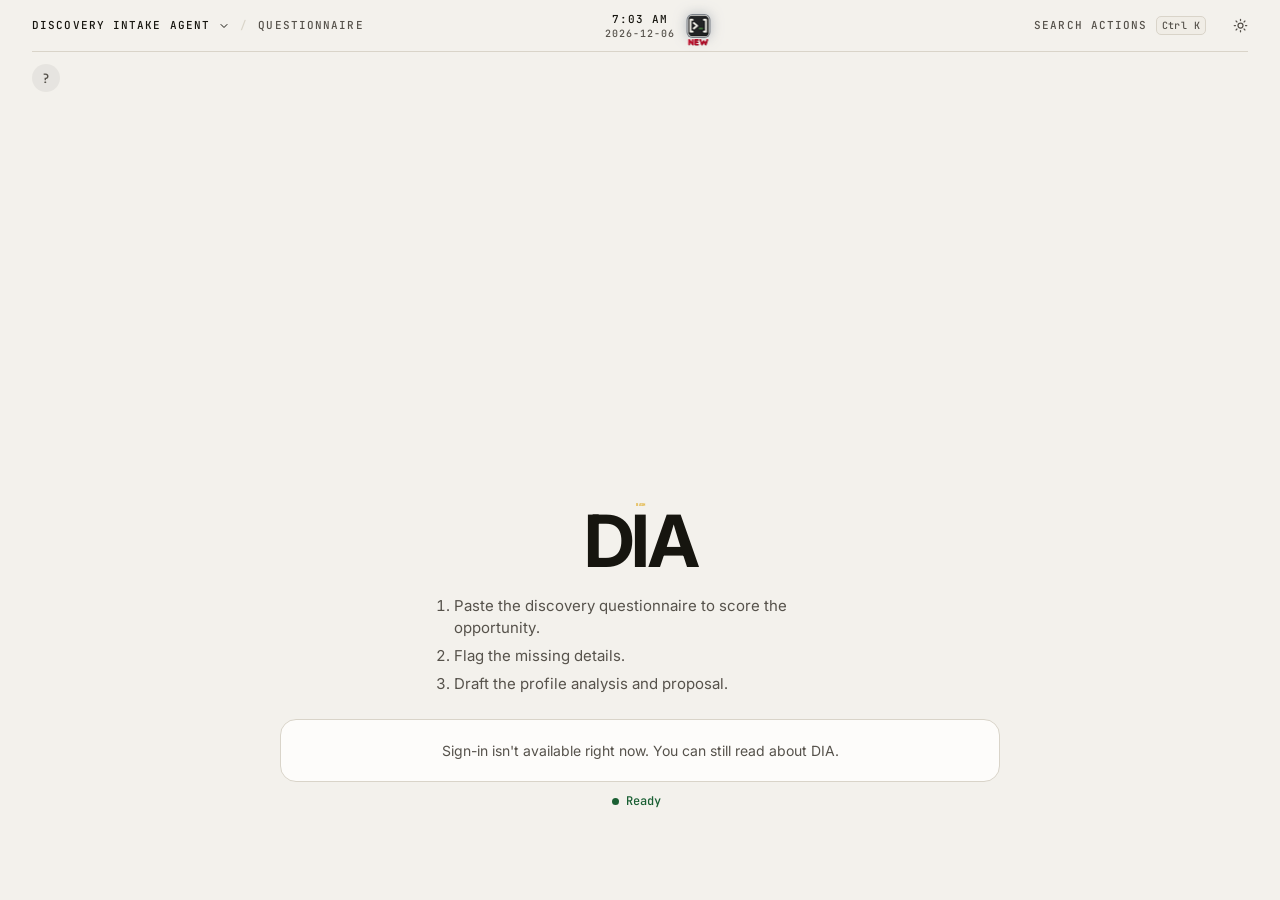
==== commit 44644d75: "Merge origin/main (#48 lockdown v2) into fix-prompt-bar-mic-corner Conflicts: app.py takes #48's GET" ====
--- a/templates/index.html
+++ b/templates/index.html
@@ -49,7 +49,7 @@
     })();
   </script>
 </head>
-<body data-stage="landing">
+<body data-stage="landing" data-auth="pending">
   <a id="skipLink" class="skip-link" href="#questionnaire">Skip to questionnaire</a>
 
   <!-- Mouse-reactive liquid filter for the wordmark (same engine as Tia). -->
@@ -76,6 +76,8 @@
             <div class="lh-menu-context" aria-hidden="true">
               <div class="lh-menu-stage" id="menuStage">Discovery intake · Questionnaire</div>
               <div>Discovery Intake Agent / Gemini ADK</div>
+              <!-- Usage reset line (mobile, signed-in free users): app.js fills it. -->
+              <div class="lh-menu-usage" id="menuUsage" hidden><span>Signed in</span><span id="menuUsageReset">Resets at midnight ET</span></div>
             </div>
             <button class="dropdown-item" role="menuitem" type="button" data-command="new-intake">New intake</button>
             <button class="dropdown-item" role="menuitem" type="button" data-command="load-sample">Load sample</button>
@@ -102,7 +104,7 @@
             </div>
             <ol class="hp-steps" id="helpPopoverSteps"></ol>
             <div class="hp-actions" id="helpPopoverActions">
-              <button id="loadSample" class="text-link hp-load" type="button" data-hp="load"></button>
+              <button id="loadSample" class="text-link hp-load" type="button" data-hp="load" data-needs-auth></button>
               <button id="helpPopoverLearn" class="text-link hp-learn" type="button" aria-haspopup="dialog" aria-controls="diaHelpDialog" data-hp="learn"></button>
             </div>
             <div class="hp-confirm" id="helpPopoverConfirm" role="group" hidden>
@@ -152,6 +154,16 @@
         </span>
       </div>
       <div class="lh-corner lh-corner--right">
+        <!-- Daily usage (Glyph lockdown v2). Display only: the server's numbers from /api/usage and
+             each run's response; the server alone enforces the limits. Shown only when signed in. -->
+        <span id="usageMeter" class="lh-usage" role="status" aria-live="off" aria-atomic="true" aria-describedby="usageReset" tabindex="0" hidden>
+          <span class="lh-usage-item" data-bucket="generations" data-level="ok"><span class="lh-usage-dot" aria-hidden="true"></span><span class="lh-usage-num">-</span> <span class="lh-usage-label">generations left</span></span>
+          <span class="lh-usage-sep" aria-hidden="true">·</span>
+          <span class="lh-usage-item" data-bucket="ask" data-level="ok"><span class="lh-usage-dot" aria-hidden="true"></span><span class="lh-usage-num">-</span> <span class="lh-usage-label">Ask DIA left</span></span>
+          <span class="lh-usage-owner" hidden>Owner · unlimited</span>
+        </span>
+        <span id="usageReset" class="visually-hidden"></span>
+        <span class="lh-usage-divider" id="usageDivider" aria-hidden="true" hidden></span>
         <button id="paletteTrigger" class="lh-control lh-search" type="button" aria-haspopup="dialog" aria-controls="commandPalette">
           <span class="lh-search-label">Search actions</span>
           <kbd class="kbd-hint" id="paletteShortcutHint">⌘K</kbd>
@@ -179,7 +191,14 @@
           <!-- Run status (landing polish): dot + state word + optional detail. #statusText is the detail slot every
                message writes to; setRunState() sets data-state ready | processing | complete | error. -->
           <p id="status" class="run-status" role="status" aria-live="polite" aria-atomic="true" data-state="ready"><span class="status-dot" aria-hidden="true"></span><span id="statusState" class="status-state">Ready</span><span id="statusText" class="status-detail"></span></p>
+          <!-- Lockdown v2: mobile status-line copy of the daily counter, right after #status (CSS: #status.is-limit + .usage-inline). -->
+          <span id="usageInline" class="usage-inline" aria-hidden="true" hidden></span>
           <button id="intakeToggle" class="text-link" type="button" aria-expanded="true" aria-controls="intakeBody" hidden>Collapse intake</button>
+        </div>
+        <!-- Signed-out: read-only. The composer is replaced by a quiet sign-in prompt (same gate as Tia). -->
+        <div class="signin-gate" id="signInGate" hidden>
+          <p class="signin-gate-text" id="signInGateText">Sign in with Google to run an intake and ask DIA.</p>
+          <span class="signin-gate-button" id="signInGateButton"></span>
         </div>
         <!-- Intake tray (upload) and filing cabinet (this session's intakes). Icons by Glyph. -->
         <div class="dock-row">
@@ -257,13 +276,14 @@
           <p class="inputs-prompt-foot">Prefer a hand? <span id="inputsPromptName">Bash Systems &amp; Services</span> offers business consulting.<span id="inputsPromptServices" hidden> <a id="inputsPromptLink" href="#" target="_blank" rel="noopener noreferrer">See services</a></span></p>
         </section>
         <div class="actions under-prompt">
-          <button id="uploadCancel" class="text-link" type="button" hidden>Cancel upload</button>
+          <button id="uploadCancel" class="text-link" type="button" data-needs-auth hidden>Cancel upload</button>
         </div>
       </div>
 
       <!-- Ask DIA: the live Gemini agent, in the same composer. -->
       <div class="prompt-wrapper agent" id="agentStage">
         <h2>Ask DIA <small id="agentStatus" class="agent-state">checking...</small></h2>
+        <div class="signin-gate-ask" id="signInGateAsk" hidden><p class="signin-gate-text">Sign in with Google to ask DIA.</p><span class="signin-gate-button" id="signInGateAskButton" hidden></span></div>
         <div class="prompt-bar composer has-mic has-cmp" id="agentComposer" data-empty="true">
             <!-- Composer v2 (glyph/composer-icons.md, flows v8.8 2.5-2.8): [+] textarea [mic] [Run], and a floating notch
                  (a small handle bar just above the bar; landing polish). Notch: hover opens the voice fan after 120ms (pointer), tap toggles (touch), Enter/Space/ArrowDown open it on Listen,
@@ -535,6 +555,7 @@
 
   <script src="/static/vendor/jszip.min.js" defer></script>
   <script src="/static/app.js"></script>
+  <script src="/static/google-signin.js"></script>
   <script src="/static/whats-new.js"></script>
 </body>
 </html>
--- a/static/composer.css
+++ b/static/composer.css
@@ -148,8 +148,8 @@
 }
 /* Ask DIA: same idea as the landing status line. The heading sits 52px above the bar and, while the panel is open,
    slides up 38px into the stage's 56px top margin, so the panel never covers "Ask DIA" or its badge. */
-.agent:has(> h2 + .prompt-bar.has-cmp) { margin-top: 56px; }   /* was 40px: room for the slide, ~18px air kept above */
-.agent > h2:has(+ .prompt-bar.has-cmp) { transition: translate 120ms linear; }
+.agent:has(> h2 ~ .prompt-bar.has-cmp) { margin-top: 56px; }   /* was 40px: room for the slide, ~18px air kept above */
+.agent > h2:has(~ .prompt-bar.has-cmp) { transition: translate 120ms linear; }
 .agent:has(#agentVoiceNotch[aria-expanded="true"]) > h2 {
   translate: 0 -38px; transition: translate var(--dia-dur-run-in, 180ms) var(--dia-ease-out, cubic-bezier(0.16, 1, 0.3, 1));
 }
@@ -214,7 +214,7 @@
    the circles read larger than in light. Same geometry as light (0 4px 12px), dark-theme ink. Light is untouched. */
 html:not([data-theme="light"]) .action-btn.cmp-circle:not(:hover, :focus-visible, [aria-disabled="true"]) { box-shadow: 0 4px 12px rgba(0, 0, 0, 0.45), inset 0 2px 2px rgba(255, 255, 255, 0.6), inset 0 -2px 3px rgba(0, 0, 0, 0.3); }
 /* Ask DIA: the floating handle needs clear air under the heading's badge. */
-.agent > h2 + .prompt-bar.has-cmp { margin-top: 52px; }
+.agent > h2 ~ .prompt-bar.has-cmp { margin-top: 52px; }
 
 /* Plus menu viewport guard (createPlusMenu placeMenu, Glyph review): flipped below the bar when there's more room
    there; otherwise it opens upward with its top clamped 8px below the 52px letterhead band and its height capped at
@@ -317,7 +317,7 @@
   .intake-stage:has(#intakeToggle:not([hidden])) { --intake-lift: 44px; margin-top: 22px; }
 }
 .agent:has(#agentVoiceNotch[aria-expanded="true"]) > h2 { translate: 0 -50px; }
-.agent:has(> h2 + .prompt-bar.has-cmp) { margin-top: 68px; }
+.agent:has(> h2 ~ .prompt-bar.has-cmp) { margin-top: 68px; }
 
 /* Shared hint (tooltip) for the composer's icon buttons: same look as .cmp-tip. Fixed, clamped to the viewport by JS. */
 .ui-hint {
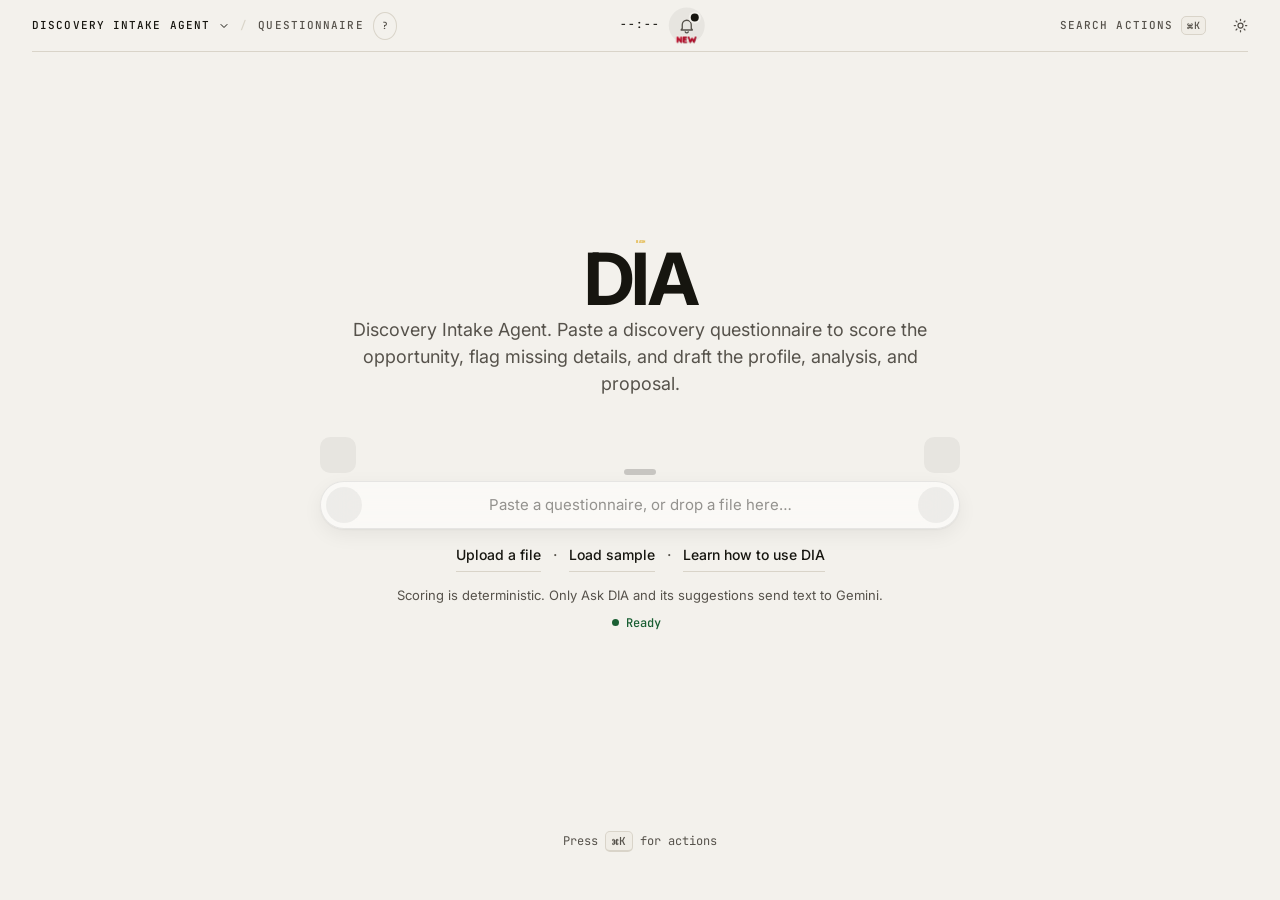
==== commit 2f172308: "What changed: header bell with unread dot, latest-five panel, /changes page, clay NEW tag; changelog" ====
--- a/templates/index.html
+++ b/templates/index.html
@@ -17,6 +17,7 @@
   <link rel="stylesheet" href="/static/fanout-pixel.css">
   <link rel="stylesheet" href="/static/style.css">
   <link rel="stylesheet" href="/static/whats-new.css">
+  <link rel="stylesheet" href="/static/bell-changelog.css?v=2">
   <link rel="stylesheet" href="/static/composer-icons.css">
   <link rel="stylesheet" href="/static/composer.css">
   <script>
@@ -49,7 +50,7 @@
     })();
   </script>
 </head>
-<body data-stage="landing" data-auth="pending">
+<body data-stage="landing">
   <a id="skipLink" class="skip-link" href="#questionnaire">Skip to questionnaire</a>
 
   <!-- Mouse-reactive liquid filter for the wordmark (same engine as Tia). -->
@@ -76,14 +77,12 @@
             <div class="lh-menu-context" aria-hidden="true">
               <div class="lh-menu-stage" id="menuStage">Discovery intake · Questionnaire</div>
               <div>Discovery Intake Agent / Gemini ADK</div>
-              <!-- Usage reset line (mobile, signed-in free users): app.js fills it. -->
-              <div class="lh-menu-usage" id="menuUsage" hidden><span>Signed in</span><span id="menuUsageReset">Resets at midnight ET</span></div>
             </div>
             <button class="dropdown-item" role="menuitem" type="button" data-command="new-intake">New intake</button>
             <button class="dropdown-item" role="menuitem" type="button" data-command="load-sample">Load sample</button>
             <button class="dropdown-item" role="menuitem" type="button" data-command="ask">Ask DIA</button>
             <button class="dropdown-item" role="menuitem" type="button" data-command="help">Learn how to use DIA</button>
-            <button class="dropdown-item" role="menuitem" type="button" data-command="whats-new">What's new</button>
+            <button class="dropdown-item" role="menuitem" type="button" data-command="whats-new">What changed</button>
             <!-- Donate: href comes from DIA_DONATE_URL via /api/config; hidden while unset. -->
             <a class="dropdown-item donate-link" id="navDonate" role="menuitem" aria-label="Donate (opens in a new tab)" href="#" target="_blank" rel="noopener noreferrer" hidden><span>Donate</span><span class="icon donate-icon" data-icon="menu-donate" aria-hidden="true"></span></a>
             <button class="dropdown-item donate-link" role="menuitem" type="button" data-command="donate-interac"><span>Donate by Interac e-Transfer</span><span class="icon donate-icon" data-icon="menu-donate" aria-hidden="true"></span></button>
@@ -92,34 +91,10 @@
         </div>
         <span class="lh-sep" aria-hidden="true">/</span>
         <span class="lh-stage"><span class="visually-hidden">Discovery intake · </span><span id="breadcrumbStage">Questionnaire</span></span>
-        <!-- Help popover. Sizes/placement: Glyph "Help icon + popover"; copy and behaviour: Proto
-             2026-10-23_help-popover.md v0.1 (Ikenna 9:58/10:00 PM ET). The copy lives in HELP_POPOVER in app.js;
-             the [data-hp] slots below are filled from it. Replaces the old #appInfo "?" tooltip. -->
-        <div class="hp-wrap">
-          <button id="helpPopoverBtn" class="hp-btn" type="button" aria-label="Help" aria-haspopup="dialog" aria-expanded="false" aria-controls="helpPopover">?</button>
-          <section id="helpPopover" class="hp-panel" role="dialog" aria-labelledby="helpPopoverTitle" hidden>
-            <div class="hp-head">
-              <h2 id="helpPopoverTitle" tabindex="-1" data-hp="title"></h2>
-              <button class="hp-close" id="helpPopoverClose" type="button" data-hp-label="close">×</button>
-            </div>
-            <ol class="hp-steps" id="helpPopoverSteps"></ol>
-            <div class="hp-actions" id="helpPopoverActions">
-              <button id="loadSample" class="text-link hp-load" type="button" data-hp="load" data-needs-auth></button>
-              <button id="helpPopoverLearn" class="text-link hp-learn" type="button" aria-haspopup="dialog" aria-controls="diaHelpDialog" data-hp="learn"></button>
-            </div>
-            <div class="hp-confirm" id="helpPopoverConfirm" role="group" hidden>
-              <span class="hp-confirm-text" data-hp="confirm"></span>
-              <span class="hp-confirm-buttons">
-                <button id="helpPopoverReplace" class="text-link" type="button" data-hp="replace"></button>
-                <button id="helpPopoverCancel" class="text-link" type="button" data-hp="cancel"></button>
-              </span>
-            </div>
-            <p class="hp-error" id="helpPopoverError" role="alert" hidden></p>
-            <!-- Hook for lockdown #48: when sign-in ships, fill and unhide this with the daily limits. -->
-            <p class="hp-limits" id="helpLimits" data-hook="lockdown-limits" hidden></p>
-            <p class="hp-foot" id="intakeNote"><span class="trust-on" data-hp="footOn"></span><span class="trust-off" data-hp="footOff"></span></p>
-          </section>
-        </div>
+        <span class="app-tip">
+          <button id="appInfo" class="info-tip lh-control lh-tip" type="button" aria-expanded="false" aria-label="Show full app name">?</button>
+          <span id="appTipText" class="tip-bubble" role="tooltip">Discovery Intake Agent / Gemini ADK</span>
+        </span>
       </div>
       <!-- Centre: live local time (12-hour, no seconds) above today's date. role=timer is aria-live off,
            so screen readers read it on demand and are never interrupted by the minute tick. -->
@@ -130,40 +105,17 @@
           <time class="lh-time" id="lhTime" datetime="">--:--</time>
           <time class="lh-date" id="lhDate" datetime=""></time>
         </div>
-        <span class="wn-wrap" id="whatsNewWrap">
-          <button id="whatsNew" class="wn-btn" type="button" data-state="none"
-                  aria-haspopup="dialog" aria-expanded="false" aria-controls="whatsNewPanel"
-                  aria-label="What's new">
-            <img class="wn-mark" src="/static/brand/clay-mark-44.png"
-                 srcset="/static/brand/clay-mark-22.png 1x, /static/brand/clay-mark-44.png 2x, /static/brand/clay-mark-66.png 3x, /static/brand/clay-mark-88.png 4x"
-                 alt="" width="22" height="22">
-            <!-- NEW tag (spec v0.5 §4): Glyph's clay NEW image, one per theme (CSS picks), just under the mark; shown only with
-                 the glow (data-state="new"). The text shows in forced colours only. -->
-            <span class="wn-tag" id="whatsNewTag" aria-hidden="true">
-              <img class="wn-tag-img wn-tag-img--light" src="/static/brand/clay-new-light-22.png"
-                   srcset="/static/brand/clay-new-light-22.png 1x, /static/brand/clay-new-light-44.png 2x, /static/brand/clay-new-light-66.png 3x"
-                   alt="" width="22" height="8">
-              <img class="wn-tag-img wn-tag-img--dark" src="/static/brand/clay-new-dark-22.png"
-                   srcset="/static/brand/clay-new-dark-22.png 1x, /static/brand/clay-new-dark-44.png 2x, /static/brand/clay-new-dark-66.png 3x"
-                   alt="" width="22" height="8">
-              <span class="wn-tag-text">New</span>
-            </span>
-            <span class="visually-hidden" id="whatsNewCount"></span>
-          </button>
-          <span class="wn-tip" role="tooltip" id="whatsNewTip">What's new</span>
+        <!-- What changed (Ikenna, 2026-10-23 9:55 PM ET: "like a notification center ... with the change log", the
+             family tree's bell). Replaces the What's new mark in the same slot. Resting on it, focusing it or one tap
+             fades in the latest five changes; the link itself (or a second tap) opens the full list at /changes.
+             static/bell-changelog.js; data static/changelog.json, built from git history by scripts/build-changelog.py. -->
+        <span class="dia-bell" id="bell">
+          <a class="dia-bell-btn" id="bell-btn" href="/changes" aria-label="What changed" aria-controls="bell-panel"
+             aria-expanded="false"><svg viewBox="0 0 24 24" aria-hidden="true"><path d="M6 16V11a6 6 0 0 1 12 0v5l1.5 2h-15z"/><path d="M10 20.5a2.2 2.2 0 0 0 4 0"/></svg><span class="dia-bell-dot" aria-hidden="true"></span><span class="cl-new dia-bell-tag" aria-hidden="true"><img class="cl-new-img cl-new-img--light" src="/static/brand/clay-new-light-22.png" srcset="/static/brand/clay-new-light-22.png 1x, /static/brand/clay-new-light-44.png 2x, /static/brand/clay-new-light-66.png 3x" alt="" width="22" height="8"><img class="cl-new-img cl-new-img--dark" src="/static/brand/clay-new-dark-22.png" srcset="/static/brand/clay-new-dark-22.png 1x, /static/brand/clay-new-dark-44.png 2x, /static/brand/clay-new-dark-66.png 3x" alt="" width="22" height="8"><span class="cl-new-text">New</span></span></a>
+          <div class="dia-bell-panel" id="bell-panel" role="region" aria-label="What changed lately"></div>
         </span>
       </div>
       <div class="lh-corner lh-corner--right">
-        <!-- Daily usage (Glyph lockdown v2). Display only: the server's numbers from /api/usage and
-             each run's response; the server alone enforces the limits. Shown only when signed in. -->
-        <span id="usageMeter" class="lh-usage" role="status" aria-live="off" aria-atomic="true" aria-describedby="usageReset" tabindex="0" hidden>
-          <span class="lh-usage-item" data-bucket="generations" data-level="ok"><span class="lh-usage-dot" aria-hidden="true"></span><span class="lh-usage-num">-</span> <span class="lh-usage-label">generations left</span></span>
-          <span class="lh-usage-sep" aria-hidden="true">·</span>
-          <span class="lh-usage-item" data-bucket="ask" data-level="ok"><span class="lh-usage-dot" aria-hidden="true"></span><span class="lh-usage-num">-</span> <span class="lh-usage-label">Ask DIA left</span></span>
-          <span class="lh-usage-owner" hidden>Owner · unlimited</span>
-        </span>
-        <span id="usageReset" class="visually-hidden"></span>
-        <span class="lh-usage-divider" id="usageDivider" aria-hidden="true" hidden></span>
         <button id="paletteTrigger" class="lh-control lh-search" type="button" aria-haspopup="dialog" aria-controls="commandPalette">
           <span class="lh-search-label">Search actions</span>
           <kbd class="kbd-hint" id="paletteShortcutHint">⌘K</kbd>
@@ -180,25 +132,14 @@
     <!-- Center stage: wordmark, tagline, privacy note, pill composer. -->
     <section class="center-stage">
       <h1 class="title-brand" id="titleBrand" title="Discovery Intake Agent / Gemini ADK">D<span class="tittle">I</span>A<span class="visually-hidden"> - Discovery Intake Agent / Gemini ADK</span></h1>
-      <ol class="intro-steps" id="introSteps">
-        <li>Paste the discovery questionnaire to score the opportunity.</li>
-        <li>Flag the missing details.</li>
-        <li>Draft the profile analysis and proposal.</li>
-      </ol>
+      <p class="subtitle">Discovery Intake Agent. Paste a discovery questionnaire to score the opportunity, flag missing details, and draft the profile, analysis, and proposal.</p>
 
       <div class="prompt-wrapper intake-stage">
         <div class="intake-bar">
           <!-- Run status (landing polish): dot + state word + optional detail. #statusText is the detail slot every
                message writes to; setRunState() sets data-state ready | processing | complete | error. -->
           <p id="status" class="run-status" role="status" aria-live="polite" aria-atomic="true" data-state="ready"><span class="status-dot" aria-hidden="true"></span><span id="statusState" class="status-state">Ready</span><span id="statusText" class="status-detail"></span></p>
-          <!-- Lockdown v2: mobile status-line copy of the daily counter, right after #status (CSS: #status.is-limit + .usage-inline). -->
-          <span id="usageInline" class="usage-inline" aria-hidden="true" hidden></span>
           <button id="intakeToggle" class="text-link" type="button" aria-expanded="true" aria-controls="intakeBody" hidden>Collapse intake</button>
-        </div>
-        <!-- Signed-out: read-only. The composer is replaced by a quiet sign-in prompt (same gate as Tia). -->
-        <div class="signin-gate" id="signInGate" hidden>
-          <p class="signin-gate-text" id="signInGateText">Sign in with Google to run an intake and ask DIA.</p>
-          <span class="signin-gate-button" id="signInGateButton"></span>
         </div>
         <!-- Intake tray (upload) and filing cabinet (this session's intakes). Icons by Glyph. -->
         <div class="dock-row">
@@ -276,14 +217,19 @@
           <p class="inputs-prompt-foot">Prefer a hand? <span id="inputsPromptName">Bash Systems &amp; Services</span> offers business consulting.<span id="inputsPromptServices" hidden> <a id="inputsPromptLink" href="#" target="_blank" rel="noopener noreferrer">See services</a></span></p>
         </section>
         <div class="actions under-prompt">
-          <button id="uploadCancel" class="text-link" type="button" data-needs-auth hidden>Cancel upload</button>
-        </div>
+          <button id="uploadLink" class="text-link" type="button">Upload a file</button>
+          <button id="uploadCancel" class="text-link" type="button" hidden>Cancel</button>
+          <span class="dot-sep" aria-hidden="true">·</span>
+          <button id="loadSample" class="text-link" type="button">Load sample</button>
+          <span class="dot-sep" aria-hidden="true">·</span>
+          <button type="button" class="text-link help-link" data-command="help" aria-haspopup="dialog" aria-controls="diaHelpDialog">Learn how to use DIA</button>
+        </div>
+          <p class="prompt-callout" id="intakeNote"><span class="trust-on">Scoring is deterministic. Only Ask DIA and its suggestions send text to Gemini.</span><span class="trust-off">Nothing leaves this browser except the deterministic run.</span></p>
       </div>
 
       <!-- Ask DIA: the live Gemini agent, in the same composer. -->
       <div class="prompt-wrapper agent" id="agentStage">
         <h2>Ask DIA <small id="agentStatus" class="agent-state">checking...</small></h2>
-        <div class="signin-gate-ask" id="signInGateAsk" hidden><p class="signin-gate-text">Sign in with Google to ask DIA.</p><span class="signin-gate-button" id="signInGateAskButton" hidden></span></div>
         <div class="prompt-bar composer has-mic has-cmp" id="agentComposer" data-empty="true">
             <!-- Composer v2 (glyph/composer-icons.md, flows v8.8 2.5-2.8): [+] textarea [mic] [Run], and a floating notch
                  (a small handle bar just above the bar; landing polish). Notch: hover opens the voice fan after 120ms (pointer), tap toggles (touch), Enter/Space/ArrowDown open it on Listen,
@@ -448,6 +394,7 @@
       </section>
     </section>
 
+    <footer class="footer-note">Press <kbd class="kbd-hint">⌘K</kbd> for actions</footer>
   </main>
 
   <!-- Filing cabinet drawer: intakes saved on this device (localStorage dia-cabinet-v2, max 15). -->
@@ -520,7 +467,7 @@
       <li>Drop a .txt, .md, .csv, .docx, .doc, .rtf or .json file on the tray (or press <kbd class="kbd-hint">Ctrl/⌘</kbd> + <kbd class="kbd-hint">O</kbd>) to fill the questionnaire.</li>
       <li>Every run is filed in the cabinet for this browser tab (up to 15). Open it with <kbd class="kbd-hint">Ctrl/⌘</kbd> + <kbd class="kbd-hint">Shift</kbd> + <kbd class="kbd-hint">F</kbd> to reopen or export PDF, Markdown, JSON or a .zip.</li>
     </ol>
-    <p class="help-tip">Press <kbd class="kbd-hint">/</kbd> to jump to the input. Search actions at the top opens the command palette.</p>
+    <p class="help-tip">Press <kbd class="kbd-hint">⌘K</kbd> anywhere for the command palette, or <kbd class="kbd-hint">/</kbd> to jump to the input.</p>
     <section class="help-settings" aria-labelledby="iconStyleTitle">
       <h3 id="iconStyleTitle">Icon style</h3>
       <div class="icon-style-control" role="radiogroup" aria-labelledby="iconStyleTitle" aria-describedby="iconStyleHelp">
@@ -542,20 +489,8 @@
     <form method="dialog"><button class="help-close" autofocus>Close</button></form>
   </dialog>
 
-  <!-- What's new release notes (spec v0.3 §6): non-modal popover on desktop, modal bottom sheet at <=600px. -->
-  <div class="wn-backdrop" id="whatsNewBackdrop" hidden></div>
-  <section class="wn-panel" id="whatsNewPanel" role="dialog" aria-labelledby="whatsNewTitle" hidden>
-    <header>
-      <div><h2 id="whatsNewTitle" tabindex="-1">What's new</h2><span class="wn-sub">Dia release notes</span></div>
-      <button class="wn-close" id="whatsNewClose" type="button" aria-label="Close What's new">×</button>
-    </header>
-    <div class="wn-body" id="whatsNewBody"></div>
-    <div class="wn-foot">We only list changes you can use today.</div>
-  </section>
-
   <script src="/static/vendor/jszip.min.js" defer></script>
   <script src="/static/app.js"></script>
-  <script src="/static/google-signin.js"></script>
-  <script src="/static/whats-new.js"></script>
+  <script src="/static/bell-changelog.js?v=2" defer></script>
 </body>
 </html>
--- a/static/style.css
+++ b/static/style.css
@@ -1392,6 +1392,9 @@
 .signin-gate-ask[hidden] { display: none; }
 .signin-gate-button { display: flex; justify-content: center; width: 100%; max-width: 400px; min-height: 40px; }
 .signin-gate-button[hidden] { display: none; }
+/* Google's button iframe paints an opaque white backing when the page is color-scheme: dark and the iframe is light.
+   Pinning its containers to light removes the backing; the button's own theme (filled_black / outline) follows the page. */
+.signin-gate-button, #diaSignIn { color-scheme: light; }
 body[data-auth="signed-out"] .intake-stage .dock-row,
 body[data-auth="signed-out"] #intakeBody,
 body[data-auth="signed-out"] #fileChips,
--- a/static/bell-changelog.css
+++ b/static/bell-changelog.css
@@ -0,0 +1,148 @@
+/* What changed: the bell, its panel and the /changes page (Ikenna, 2026-10-23 9:55 PM ET: "like a notification
+ * center ... with the change log. Look at the family tree"). Pattern from mdvnavy/nwakwesi-family-tree app.css.
+ * Scale follows Glyph's composer v3 sizes: 36px icon button, 18px icon, translucent fill, no clay gradient, no shadow.
+ * The panel is a solid surface (text behind a see-through list was hard to read).
+ * The dot is ink on a band-coloured ring, so it reads in light and dark. Mustard (#DFA81C) is drag-over only. */
+:root {
+  --bell-size: 36px;
+  --bell-icon: 18px;
+  --bell-fill: rgba(255, 255, 255, .08);
+  --bell-fill-hover: rgba(255, 255, 255, .12);
+  --bell-fill-active: rgba(255, 255, 255, .16);
+  --bell-dot: var(--text);
+  --bell-dot-ring: var(--bg);
+  --bell-panel-bg: var(--surface);
+  --bell-panel-border: rgba(255, 255, 255, .10);
+  --bell-panel-shadow: 0 6px 20px rgba(0, 0, 0, .40);
+  --bell-row-hover: rgba(255, 255, 255, .06);
+  --bell-gap: 8px;                     /* clock -> bell */
+}
+html[data-theme="light"] {
+  --bell-fill: rgba(0, 0, 0, .05);
+  --bell-fill-hover: rgba(0, 0, 0, .08);
+  --bell-fill-active: rgba(0, 0, 0, .11);
+  --bell-panel-bg: var(--surface);
+  --bell-panel-border: rgba(0, 0, 0, .08);
+  --bell-panel-shadow: 0 1px 2px rgba(0, 0, 0, .05), 0 6px 20px rgba(0, 0, 0, .06);
+  --bell-row-hover: rgba(0, 0, 0, .04);
+}
+/* ---- The bell: same slot the What's new mark had, hanging off the clock's right edge ---- */
+.dia-bell {
+  position: absolute; left: calc(100% + var(--bell-gap)); top: 50%; transform: translateY(-50%);
+  display: inline-grid; pointer-events: auto;
+}
+.dia-bell-btn {
+  position: relative; display: grid; place-items: center;
+  width: var(--bell-size); height: var(--bell-size); border-radius: 50%;
+  background: var(--bell-fill); color: var(--lh-ink, var(--muted));
+  text-decoration: none; background-image: none; box-shadow: none; border: 0;
+  transition: background-color 120ms ease-out, color 120ms ease-out;
+}
+.dia-bell-btn:hover, .dia-bell.open .dia-bell-btn { background: var(--bell-fill-hover); color: var(--lh-ink-hover, var(--text)); }
+.dia-bell-btn:active { background: var(--bell-fill-active); }
+.dia-bell-btn:focus-visible { outline: 2px solid var(--lh-ring, var(--focus-ring)); outline-offset: 2px; }
+.dia-bell-btn svg { width: var(--bell-icon); height: var(--bell-icon); fill: none; stroke: currentColor;
+  stroke-width: 1.75; stroke-linecap: round; stroke-linejoin: round; }
+.dia-bell-dot { display: none; }
+.dia-bell-btn.has-new .dia-bell-dot {
+  display: block; position: absolute; top: 6px; right: 6px; width: 8px; height: 8px; border-radius: 50%;
+  background: var(--bell-dot); box-shadow: 0 0 0 2px var(--bell-dot-ring);
+}
+
+/* Glyph's clay NEW tag (the #47 What's new tag, v0.5 assets unchanged): 22x8, centred, 1px under the icon's bottom edge,
+   shown only with the dot. aria-hidden; the bell's label carries the count. */
+.dia-bell-btn .dia-bell-tag { display: none; }
+.dia-bell-btn.has-new .dia-bell-tag {
+  display: block; position: absolute; left: 50%; top: calc(50% + var(--bell-icon) / 2 + 1px); transform: translateX(-50%);
+  pointer-events: none;
+}
+@media (prefers-reduced-motion: no-preference) {
+  .dia-bell-btn.has-new .dia-bell-tag { animation: dia-bell-tag-in 1.2s ease-out 1 both; }
+}
+@keyframes dia-bell-tag-in { from { opacity: 0; } }
+@media (prefers-contrast: more), (forced-colors: active) { .dia-bell-btn.has-new .dia-bell-tag { top: calc(50% + var(--bell-icon) / 2 + 2px); } }
+@media (forced-colors: active) { .dia-bell-btn.has-new .dia-bell-tag .cl-new-text { font-size: 8px; } }
+
+/* ---- The panel: latest five, fades in under the band ---- */
+.dia-bell-panel {
+  position: fixed; top: 60px; left: 16px; z-index: 95;
+  width: min(400px, calc(100vw - 32px)); max-height: min(720px, calc(100dvh - 76px)); overflow: auto;   /* all five fit unscrolled at 1280x800 */
+  overscroll-behavior: contain; box-sizing: border-box; padding: 12px 8px 8px;
+  background: var(--bell-panel-bg); color: var(--text);
+  border: 1px solid var(--bell-panel-border); border-radius: 16px; box-shadow: var(--bell-panel-shadow);
+  font: 400 13.5px/1.45 var(--sans); text-transform: none; letter-spacing: 0; text-align: left;
+  opacity: 0; visibility: hidden; transform: translateY(-4px);
+  transition: opacity 160ms ease-out, transform 160ms ease-out, visibility 0s linear 160ms;
+}
+.dia-bell-panel.open { opacity: 1; visibility: visible; transform: none; transition-delay: 0s; }
+.dia-bell-title { margin: 0 8px 6px; font: 600 14px/1.3 var(--sans); text-transform: none; letter-spacing: 0; }
+.dia-bell-panel p { margin: 0 8px; color: var(--muted); }
+.dia-bell-list { list-style: none; margin: 0; padding: 0; display: grid; gap: 2px; }
+.dia-bell-list a {
+  display: grid; gap: 2px; padding: 8px; border-radius: 10px; color: var(--text); text-decoration: none;
+}
+.dia-bell-list a:hover { background: var(--bell-row-hover); }
+.dia-bell-list a:focus-visible, .dia-bell-all:focus-visible { outline: 2px solid var(--lh-ring, var(--focus-ring)); outline-offset: -2px; }
+.dia-bell-when { display: flex; align-items: center; gap: 6px; font: 500 10px/1.2 var(--mono); letter-spacing: .08em;
+  text-transform: uppercase; color: var(--muted); }
+.dia-bell-list b { font: 600 13.5px/1.35 var(--sans); }
+.dia-bell-text { color: var(--soft, var(--text)); font-size: 13px; }
+.dia-bell-all {
+  display: flex; align-items: center; justify-content: center; min-height: 36px; margin-top: 6px;
+  border-radius: 18px; color: var(--text); text-decoration: none; font: 500 13px/1 var(--sans);
+  position: sticky; bottom: 0;   /* always in reach at the panel's foot */
+  background: linear-gradient(var(--bell-fill), var(--bell-fill)), var(--surface);
+  box-shadow: 0 8px 0 0 var(--bell-panel-bg);
+}
+.dia-bell-all:hover { background: linear-gradient(var(--bell-fill-hover), var(--bell-fill-hover)), var(--surface); }
+/* Glyph's clay NEW tag (What's new spec v0.5 asset, 22x8 at 1x): red lives only in this image. */
+.cl-new { display: inline-block; width: 22px; height: 8px; line-height: 0; flex: none; vertical-align: middle; }
+.cl-new-img { display: block; width: 22px; height: 8px; }
+.cl-new-img--light { display: none; }
+html[data-theme="light"] .cl-new-img--light { display: block; }
+html[data-theme="light"] .cl-new-img--dark { display: none; }
+.cl-new-text { position: absolute; width: 1px; height: 1px; overflow: hidden; clip: rect(0 0 0 0); white-space: nowrap; }
+@media (forced-colors: active) {
+  .cl-new { width: auto; height: auto; line-height: 1; }
+  .cl-new-img { display: none !important; }
+  .cl-new-text { position: static; width: auto; height: auto; clip: auto; color: CanvasText;
+    font: 700 9px/1 var(--sans); letter-spacing: .04em; text-transform: uppercase; }
+}
+
+@media (max-width: 600px) {
+  .dia-bell { position: relative; left: auto; top: auto; transform: none; flex: none; margin: 0 -2px 0 2px; }
+  .dia-bell-btn::before { content: ""; position: absolute; inset: -4px; }   /* 44px hit area on phones */
+  /* on a phone the panel spans the screen just under the band */
+  .dia-bell-panel { top: calc(var(--lh-band, 56px) + 8px); left: 8px; right: 8px; width: auto;
+    max-height: calc(100dvh - var(--lh-band, 56px) - 24px); }
+}
+@media (max-width: 374px) { .dia-bell { margin: 0; } }
+@media (prefers-reduced-motion: reduce) {   /* opacity only */
+  .dia-bell-panel, .dia-bell-panel.open { transform: none; transition: opacity 160ms linear, visibility 0s linear 160ms; }
+  .dia-bell-panel.open { transition-delay: 0s; }
+}
+@media (forced-colors: active) {
+  .dia-bell-btn { border: 1px solid CanvasText; }
+  .dia-bell-btn.has-new .dia-bell-dot { background: Highlight; forced-color-adjust: none; }
+  .dia-bell-panel { border: 1px solid CanvasText; }
+}
+
+/* ---- /changes: the full list ---- */
+.changes-page { max-width: 680px; margin: 0 auto; padding: 24px 20px 64px; color: var(--text); font: 400 15px/1.55 var(--sans); }
+.changes-top { display: flex; align-items: center; justify-content: space-between; gap: 12px; min-height: 52px;
+  border-bottom: 1px solid var(--border); margin-bottom: 8px; }
+.changes-back { display: inline-flex; align-items: center; gap: 6px; min-height: 36px; padding: 0 14px 0 10px;
+  border-radius: 18px; background: var(--bell-fill); color: var(--text); text-decoration: none; font: 500 13px/1 var(--sans); }
+.changes-back:hover { background: var(--bell-fill-hover); }
+.changes-back svg { width: 18px; height: 18px; fill: none; stroke: currentColor; stroke-width: 1.75; stroke-linecap: round; stroke-linejoin: round; }
+.changes-back:focus-visible, .changes-theme:focus-visible { outline: 2px solid var(--lh-ring, var(--focus-ring)); outline-offset: 2px; }
+.changes-page h1 { margin: 24px 0 4px; font: 600 26px/1.2 var(--sans); text-transform: none; letter-spacing: 0; }
+.changes-lede { margin: 0 0 16px; color: var(--muted); }
+.changes-list { list-style: none; margin: 0; padding: 0; }
+.cl-entry { padding: 18px 0; border-top: 1px solid var(--border); scroll-margin-top: 16px; }
+.cl-entry:focus { outline: none; }
+.cl-entry:focus-visible { outline: 2px solid var(--lh-ring, var(--focus-ring)); outline-offset: 4px; border-radius: 6px; }
+.cl-entry h2 { display: flex; flex-wrap: wrap; align-items: center; gap: 8px; margin: 0 0 4px; font: 600 17px/1.35 var(--sans);
+  text-transform: none; letter-spacing: 0; }
+.cl-date { margin: 0 0 6px; font: 500 11px/1.2 var(--mono); letter-spacing: .08em; text-transform: uppercase; color: var(--muted); }
+.cl-entry p.cl-text { margin: 0; color: var(--soft, var(--text)); }
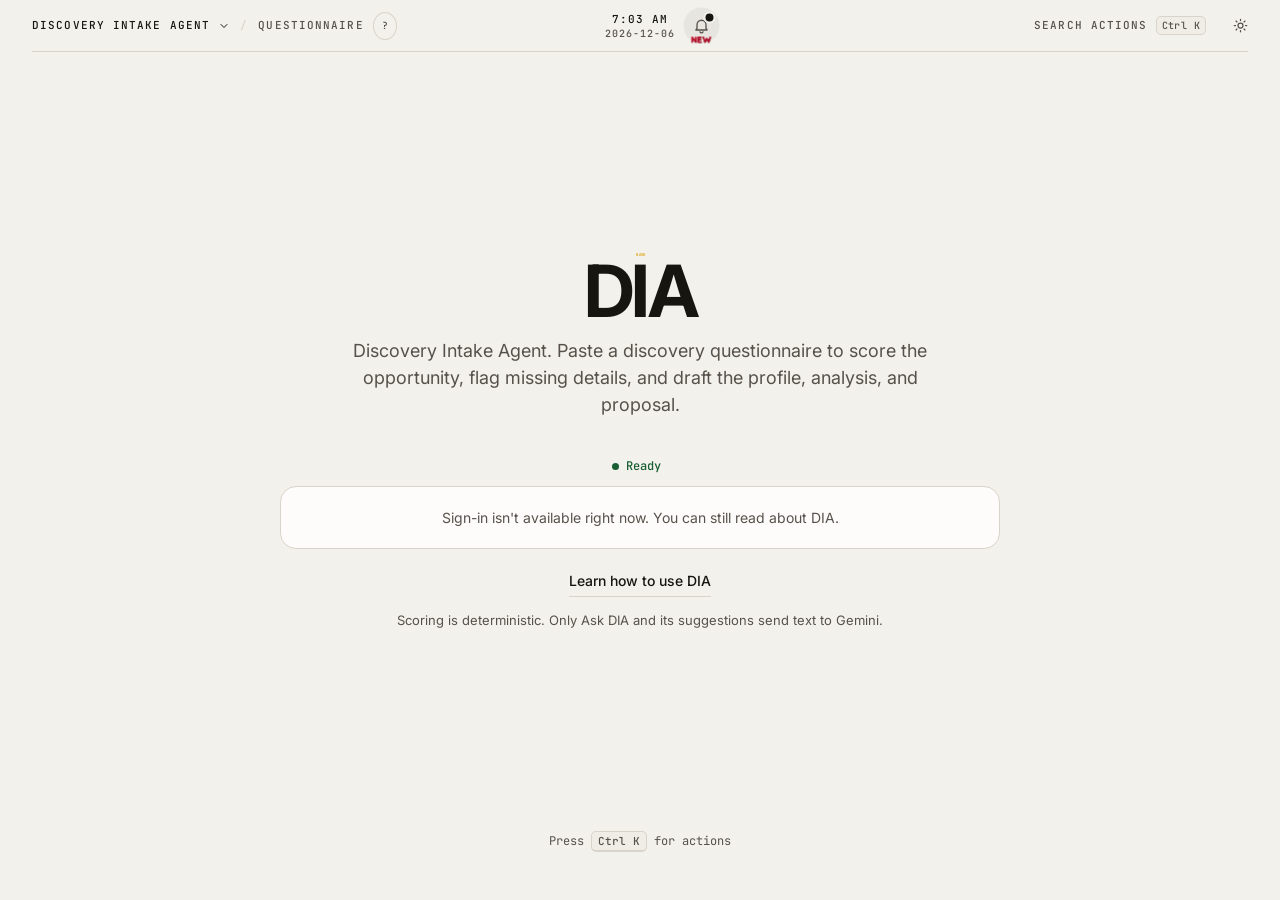
==== commit dff60d84: "Merge remote-tracking branch 'origin/main' into feat-bell-changelog # Conflicts: #	templates/index.h" ====
--- a/templates/index.html
+++ b/templates/index.html
@@ -50,7 +50,7 @@
     })();
   </script>
 </head>
-<body data-stage="landing">
+<body data-stage="landing" data-auth="pending">
   <a id="skipLink" class="skip-link" href="#questionnaire">Skip to questionnaire</a>
 
   <!-- Mouse-reactive liquid filter for the wordmark (same engine as Tia). -->
@@ -77,6 +77,8 @@
             <div class="lh-menu-context" aria-hidden="true">
               <div class="lh-menu-stage" id="menuStage">Discovery intake · Questionnaire</div>
               <div>Discovery Intake Agent / Gemini ADK</div>
+              <!-- Usage reset line (mobile, signed-in free users): app.js fills it. -->
+              <div class="lh-menu-usage" id="menuUsage" hidden><span>Signed in</span><span id="menuUsageReset">Resets at midnight ET</span></div>
             </div>
             <button class="dropdown-item" role="menuitem" type="button" data-command="new-intake">New intake</button>
             <button class="dropdown-item" role="menuitem" type="button" data-command="load-sample">Load sample</button>
@@ -116,6 +118,16 @@
         </span>
       </div>
       <div class="lh-corner lh-corner--right">
+        <!-- Daily usage (Glyph lockdown v2). Display only: the server's numbers from /api/usage and
+             each run's response; the server alone enforces the limits. Shown only when signed in. -->
+        <span id="usageMeter" class="lh-usage" role="status" aria-live="off" aria-atomic="true" aria-describedby="usageReset" tabindex="0" hidden>
+          <span class="lh-usage-item" data-bucket="generations" data-level="ok"><span class="lh-usage-dot" aria-hidden="true"></span><span class="lh-usage-num">-</span> <span class="lh-usage-label">generations left</span></span>
+          <span class="lh-usage-sep" aria-hidden="true">·</span>
+          <span class="lh-usage-item" data-bucket="ask" data-level="ok"><span class="lh-usage-dot" aria-hidden="true"></span><span class="lh-usage-num">-</span> <span class="lh-usage-label">Ask DIA left</span></span>
+          <span class="lh-usage-owner" hidden>Owner · unlimited</span>
+        </span>
+        <span id="usageReset" class="visually-hidden"></span>
+        <span class="lh-usage-divider" id="usageDivider" aria-hidden="true" hidden></span>
         <button id="paletteTrigger" class="lh-control lh-search" type="button" aria-haspopup="dialog" aria-controls="commandPalette">
           <span class="lh-search-label">Search actions</span>
           <kbd class="kbd-hint" id="paletteShortcutHint">⌘K</kbd>
@@ -139,7 +151,14 @@
           <!-- Run status (landing polish): dot + state word + optional detail. #statusText is the detail slot every
                message writes to; setRunState() sets data-state ready | processing | complete | error. -->
           <p id="status" class="run-status" role="status" aria-live="polite" aria-atomic="true" data-state="ready"><span class="status-dot" aria-hidden="true"></span><span id="statusState" class="status-state">Ready</span><span id="statusText" class="status-detail"></span></p>
+          <!-- Lockdown v2: mobile status-line copy of the daily counter, right after #status (CSS: #status.is-limit + .usage-inline). -->
+          <span id="usageInline" class="usage-inline" aria-hidden="true" hidden></span>
           <button id="intakeToggle" class="text-link" type="button" aria-expanded="true" aria-controls="intakeBody" hidden>Collapse intake</button>
+        </div>
+        <!-- Signed-out: read-only. The composer is replaced by a quiet sign-in prompt (same gate as Tia). -->
+        <div class="signin-gate" id="signInGate" hidden>
+          <p class="signin-gate-text" id="signInGateText">Sign in with Google to run an intake and ask DIA.</p>
+          <span class="signin-gate-button" id="signInGateButton"></span>
         </div>
         <!-- Intake tray (upload) and filing cabinet (this session's intakes). Icons by Glyph. -->
         <div class="dock-row">
@@ -217,11 +236,11 @@
           <p class="inputs-prompt-foot">Prefer a hand? <span id="inputsPromptName">Bash Systems &amp; Services</span> offers business consulting.<span id="inputsPromptServices" hidden> <a id="inputsPromptLink" href="#" target="_blank" rel="noopener noreferrer">See services</a></span></p>
         </section>
         <div class="actions under-prompt">
-          <button id="uploadLink" class="text-link" type="button">Upload a file</button>
-          <button id="uploadCancel" class="text-link" type="button" hidden>Cancel</button>
-          <span class="dot-sep" aria-hidden="true">·</span>
-          <button id="loadSample" class="text-link" type="button">Load sample</button>
-          <span class="dot-sep" aria-hidden="true">·</span>
+          <button id="uploadLink" class="text-link" type="button" data-needs-auth>Upload a file</button>
+          <button id="uploadCancel" class="text-link" type="button" data-needs-auth hidden>Cancel</button>
+          <span class="dot-sep" aria-hidden="true" data-needs-auth>·</span>
+          <button id="loadSample" class="text-link" type="button" data-needs-auth>Load sample</button>
+          <span class="dot-sep" aria-hidden="true" data-needs-auth>·</span>
           <button type="button" class="text-link help-link" data-command="help" aria-haspopup="dialog" aria-controls="diaHelpDialog">Learn how to use DIA</button>
         </div>
           <p class="prompt-callout" id="intakeNote"><span class="trust-on">Scoring is deterministic. Only Ask DIA and its suggestions send text to Gemini.</span><span class="trust-off">Nothing leaves this browser except the deterministic run.</span></p>
@@ -230,6 +249,7 @@
       <!-- Ask DIA: the live Gemini agent, in the same composer. -->
       <div class="prompt-wrapper agent" id="agentStage">
         <h2>Ask DIA <small id="agentStatus" class="agent-state">checking...</small></h2>
+        <div class="signin-gate-ask" id="signInGateAsk" hidden><p class="signin-gate-text">Sign in with Google to ask DIA.</p><span class="signin-gate-button" id="signInGateAskButton" hidden></span></div>
         <div class="prompt-bar composer has-mic has-cmp" id="agentComposer" data-empty="true">
             <!-- Composer v2 (glyph/composer-icons.md, flows v8.8 2.5-2.8): [+] textarea [mic] [Run], and a floating notch
                  (a small handle bar just above the bar; landing polish). Notch: hover opens the voice fan after 120ms (pointer), tap toggles (touch), Enter/Space/ArrowDown open it on Listen,
@@ -491,6 +511,7 @@
 
   <script src="/static/vendor/jszip.min.js" defer></script>
   <script src="/static/app.js"></script>
+  <script src="/static/google-signin.js"></script>
   <script src="/static/bell-changelog.js?v=2" defer></script>
 </body>
 </html>
--- a/static/style.css
+++ b/static/style.css
@@ -1392,9 +1392,6 @@
 .signin-gate-ask[hidden] { display: none; }
 .signin-gate-button { display: flex; justify-content: center; width: 100%; max-width: 400px; min-height: 40px; }
 .signin-gate-button[hidden] { display: none; }
-/* Google's button iframe paints an opaque white backing when the page is color-scheme: dark and the iframe is light.
-   Pinning its containers to light removes the backing; the button's own theme (filled_black / outline) follows the page. */
-.signin-gate-button, #diaSignIn { color-scheme: light; }
 body[data-auth="signed-out"] .intake-stage .dock-row,
 body[data-auth="signed-out"] #intakeBody,
 body[data-auth="signed-out"] #fileChips,
--- a/static/composer.css
+++ b/static/composer.css
@@ -327,229 +327,3 @@
 }
 .ui-hint[hidden] { display: none; }
 [data-hint] { -webkit-touch-callout: none; -webkit-user-select: none; user-select: none; }
-
-/* ==========================================================================
-   Composer v3 (fix-prompt-bar-mic-corner; Glyph spec dia-tia/glyph/2026-10-23_composer-v3_spec.md; Ikenna 9:53 and
-   9:54 PM ET). Desktop >= 768: 48px bar, max 640 wide, 6px inner padding. Phone < 768: 44px bar, 4px padding.
-   - +, mic and send are 36x36 translucent circles (no clay gradient, shadow or bevel), 18px ink icons. On phones each
-     keeps a 44x44 hit area through an invisible ::before (inset -4px); the listening mic keeps its pulse ring instead.
-   - The mic is the bar's last slot, flush in the right corner, and NEVER moves. Send sits in the fixed slot just left
-     of it (36 + 4 gap), hidden (opacity 0, not focusable) while empty, and fades in (160ms, scale .9 -> 1) with text.
-     The textarea's right padding always reserves that slot, so typed text never jumps. DOM/tab order: + textarea send mic.
-   - The bar is a translucent surface (blur 16 / saturate 140%); focus-within is a 1px --control-focus border, no glow.
-   - Notch: a 32x6 handle 6px above the bar (64x24 hit area). The drawer is a 44px floating pill 8px above the bar.
-   - The status row now sits 8px under the link row, so nothing has to slide when the drawer opens.
-   Mustard #DFA81C stays the drag-over cue only.
-   ========================================================================== */
-:root {
-  --v3-btn: rgba(255, 255, 255, 0.08); --v3-btn-hover: rgba(255, 255, 255, 0.12); --v3-btn-active: rgba(255, 255, 255, 0.16);
-  --v3-bar-bg: rgba(28, 28, 30, 0.55); --v3-bar-fallback: rgba(28, 28, 30, 0.92); --v3-bar-border: rgba(255, 255, 255, 0.10); --v3-pop-bg: rgb(28, 28, 30);
-  --v3-bar-shadow: 0 6px 20px rgba(0, 0, 0, 0.40); --v3-notch: rgba(255, 255, 255, 0.22);
-  --v3-pad: 6px; --v3-btn-size: 36px; --v3-gap: 4px; --v3-bar-h: 48px; --v3-radius: 24px;
-}
-html[data-theme="light"] {
-  --v3-btn: rgba(0, 0, 0, 0.05); --v3-btn-hover: rgba(0, 0, 0, 0.08); --v3-btn-active: rgba(0, 0, 0, 0.11);
-  --v3-bar-bg: rgba(255, 255, 255, 0.55); --v3-bar-fallback: rgba(255, 255, 255, 0.88); --v3-bar-border: rgba(0, 0, 0, 0.08); --v3-pop-bg: rgb(255, 255, 255);
-  --v3-bar-shadow: 0 1px 2px rgba(0, 0, 0, 0.05), 0 6px 20px rgba(0, 0, 0, 0.06); --v3-notch: rgba(0, 0, 0, 0.18);
-}
-@media (max-width: 767.98px) { :root { --v3-pad: 4px; --v3-bar-h: 44px; --v3-radius: 22px; } }
-
-/* Bar geometry */
-.prompt-wrapper > .dock-row, .prompt-wrapper .prompt-bar.has-cmp, #intakeBody > .prompt-bar.has-cmp { max-width: 640px; margin-left: auto; margin-right: auto; }
-html .prompt-bar.has-cmp {
-  --bar-pad: var(--v3-pad); --run-slot: calc(var(--v3-btn-size) + var(--v3-gap)); --cmp-bar-radius: var(--v3-radius);
-  min-height: var(--v3-bar-h); padding: var(--v3-pad); gap: var(--v3-gap); border-radius: var(--v3-radius);
-}
-html .prompt-bar.has-cmp.multiline { border-radius: 20px; }
-html .prompt-bar.has-cmp .prompt-input {
-  margin: 0; padding: 0 calc(10px + var(--run-slot)) 0 10px; min-height: 20px; max-height: 120px;
-  font-size: 15px; line-height: 20px;
-}
-html .prompt-bar.has-cmp .prompt-input:placeholder-shown { padding-right: 10px; margin-right: 0; }   /* centred between + and mic */
-html .prompt-bar.has-cmp.multiline .prompt-input { font-size: 15px; line-height: 20px; padding-top: 8px; padding-bottom: 8px; }
-@media (max-width: 767.98px) {
-  html .prompt-bar.has-cmp .prompt-input { font-size: 16px; padding-left: 8px; padding-right: calc(8px + var(--run-slot)); }
-  html .prompt-bar.has-cmp .prompt-input:placeholder-shown { padding-right: 8px; }
-  html .prompt-bar.has-cmp.multiline .prompt-input { font-size: 16px; }
-}
-
-/* Translucent bar surface. Desktop paints the bar; phones paint the ::before layer (keeps the bottom-sheet fix). */
-@media (min-width: 601px) {
-  html .prompt-bar.has-cmp, html .prompt-bar.has-cmp:is(:hover, :focus-within) {
-    background: var(--v3-bar-fallback); border: 1px solid var(--v3-bar-border); outline: none; box-shadow: var(--v3-bar-shadow); transform: none;
-  }
-  html .prompt-bar.has-cmp { padding: calc(var(--v3-pad) - 1px); }   /* the 1px border is inside the 48px */
-  html .prompt-bar.has-cmp:focus-within { border-color: var(--control-focus); }
-  @supports ((backdrop-filter: blur(1px)) or (-webkit-backdrop-filter: blur(1px))) {
-    html .prompt-bar.has-cmp, html .prompt-bar.has-cmp:is(:hover, :focus-within) {
-      background: var(--v3-bar-bg); backdrop-filter: blur(16px) saturate(140%); -webkit-backdrop-filter: blur(16px) saturate(140%);
-    }
-  }
-}
-@media (max-width: 600px) {
-  html .prompt-bar.has-cmp, html .prompt-bar.has-cmp:is(:hover, :focus-within) { border: 0; outline: none; }
-  html .prompt-bar.has-cmp::before {
-    inset: 0; background: var(--v3-bar-fallback); border: 1px solid var(--v3-bar-border); box-shadow: var(--v3-bar-shadow);
-  }
-  html .prompt-bar.has-cmp:focus-within::before { border-color: var(--control-focus); }
-  @supports ((backdrop-filter: blur(1px)) or (-webkit-backdrop-filter: blur(1px))) {
-    html .prompt-bar.has-cmp::before { background: var(--v3-bar-bg); backdrop-filter: blur(16px) saturate(140%); -webkit-backdrop-filter: blur(16px) saturate(140%); }
-  }
-}
-
-/* Buttons: 36px translucent circles, ink icons. */
-html .prompt-bar.has-cmp .action-btn.cmp-circle,
-html .prompt-bar.has-cmp .cmp-run-slot { width: var(--v3-btn-size); height: var(--v3-btn-size); }
-html .prompt-bar.has-cmp .action-btn.cmp-circle:not([aria-pressed="true"]) {
-  background: var(--v3-btn) !important; border: 0 !important; box-shadow: none !important; color: var(--text) !important;
-  --accent: var(--text); --cmp-icon-accent: var(--text);
-  transform: none !important; transition: background-color 120ms linear, opacity 160ms var(--dia-ease-out, cubic-bezier(0.16, 1, 0.3, 1)), scale 160ms var(--dia-ease-out, cubic-bezier(0.16, 1, 0.3, 1)), visibility 0s;
-}
-html .prompt-bar.has-cmp .action-btn.cmp-circle:not([aria-pressed="true"], [aria-disabled="true"], :disabled):hover { background: var(--v3-btn-hover) !important; }
-html .prompt-bar.has-cmp .action-btn.cmp-circle:not([aria-pressed="true"], [aria-disabled="true"], :disabled):active { background: var(--v3-btn-active) !important; }
-html .prompt-bar.has-cmp .action-btn.cmp-circle[aria-disabled="true"] { border: 1px dashed var(--cmp-dash) !important; }
-html .prompt-bar.has-cmp .action-btn.cmp-circle:focus-visible { outline: 2px solid var(--control-focus); outline-offset: 2px; }
-html .prompt-bar.has-cmp .action-btn.cmp-circle[aria-pressed="true"] { transform: none; }
-html .prompt-bar.has-cmp .cmp-circle .icon svg { width: 18px; height: 18px; stroke-width: 1.75; }
-html .prompt-bar.has-cmp .cmp-enter .icon { translate: none !important; }
-@media (max-width: 767.98px) {
-  html .prompt-bar.has-cmp .action-btn.cmp-circle:not([aria-pressed="true"])::before { content: ""; position: absolute; inset: -4px; border-radius: 50%; }
-}
-
-/* Send: fixed slot just left of the corner mic; the mic never moves. */
-html .prompt-bar.has-cmp .cmp-run-slot { right: calc(var(--v3-pad) + var(--run-slot)); }
-@media (min-width: 601px) { html .prompt-bar.has-cmp .cmp-run-slot { right: calc(var(--v3-pad) - 1px + var(--run-slot)); } }
-html .prompt-bar.has-cmp.multiline .cmp-run-slot { bottom: var(--v3-pad); }
-html .prompt-bar.has-cmp .cmp-mic { margin-left: auto; translate: none; }
-html .prompt-bar.has-cmp .cmp-enter[hidden] { opacity: 0 !important; scale: 0.9; visibility: hidden; pointer-events: none; transition: opacity 160ms ease-in, scale 160ms ease-in, visibility 0s linear 160ms; }
-html .prompt-bar.has-cmp .cmp-enter:not([hidden]) { opacity: 1; scale: 1; visibility: visible; pointer-events: auto; }
-@media (prefers-reduced-motion: reduce) {
-  html .prompt-bar.has-cmp .cmp-enter, html .prompt-bar.has-cmp .cmp-enter[hidden] { scale: 1; transition: opacity 160ms linear, visibility 0s linear 160ms; }
-  html .prompt-bar.has-cmp .cmp-enter:not([hidden]) { transition: opacity 160ms linear, visibility 0s; }
-}
-.cmp-tip-mic { right: var(--v3-pad); }
-
-/* Dock icons (tray, cabinet): 36x36 translucent, radius 10, 18px icon, 8px above the bar, flush to its outer edges. */
-.prompt-wrapper > .dock-row { width: 100%; box-sizing: border-box; margin-top: 0; margin-bottom: 8px; padding: 0; }
-html .dock-row .dock-icon, html .dock-row .cabinet-btn {
-  position: relative; width: 36px; height: 36px; border-radius: 10px; border: 0; background: var(--v3-btn); box-shadow: none;
-}
-html .dock-row .dock-icon:hover, html .dock-row .cabinet-btn:hover { background: var(--v3-btn-hover); }
-html .dock-row .dock-icon:active { background: var(--v3-btn-active); }
-html .dock-row .dock-icon .icon svg { width: 18px; height: 18px; }
-@media (max-width: 767.98px) { html .dock-row .dock-icon::before { content: ""; position: absolute; inset: -4px; border-radius: 12px; } }
-
-/* Notch: 32x6 handle floating 6px above the bar, 64x24 invisible hit area; hidden while the drawer is open. */
-html .has-cmp .cmp-notch.cmp-notch--float { top: -22px; width: 64px; height: 24px; border-radius: 12px; left: 50%; translate: -50% 0; }
-html .has-cmp .cmp-notch--float::before { inset: 0; }
-html .has-cmp .notch-handle { width: 32px; height: 6px; border-radius: 3px; background: var(--v3-notch); }
-html .has-cmp .cmp-notch--float:is(:hover, :focus-visible) .notch-handle { width: 32px; background: var(--muted); }
-html .has-cmp .cmp-notch--float[aria-expanded="true"] .notch-handle { opacity: 0; }
-
-/* Drawer: a small floating pill centred above the bar (bottom 8px above the bar top), same surface as the bar. */
-html .has-cmp .voice-fan {
-  bottom: calc(100% + 8px); left: 50%; right: auto; translate: -50% 0; width: max-content;
-  height: 44px; padding: 4px; gap: 4px; border-radius: 22px; box-sizing: border-box;
-  background: var(--v3-bar-fallback); border: 1px solid var(--v3-bar-border); box-shadow: var(--v3-bar-shadow);
-  transform: translateY(4px);
-  transition: opacity 120ms linear, transform 160ms var(--dia-ease-out, cubic-bezier(0.16, 1, 0.3, 1)), visibility 0s linear 120ms;
-}
-@supports ((backdrop-filter: blur(1px)) or (-webkit-backdrop-filter: blur(1px))) {
-  html .has-cmp .voice-fan { background: var(--v3-bar-bg); backdrop-filter: blur(16px) saturate(140%); -webkit-backdrop-filter: blur(16px) saturate(140%); }
-}
-html .has-cmp .cmp-notch[aria-expanded="true"] ~ .voice-fan {
-  transform: none; box-shadow: var(--v3-bar-shadow);
-  transition: opacity 160ms var(--dia-ease-out, cubic-bezier(0.16, 1, 0.3, 1)), transform 160ms var(--dia-ease-out, cubic-bezier(0.16, 1, 0.3, 1)), visibility 0s;
-}
-html .has-cmp .voice-fan .voice-item { width: 36px; height: 36px; padding: 0; border-radius: 50%; background: var(--v3-btn); transform: none; translate: none; }
-html .has-cmp .voice-fan .voice-item:is(:hover, :focus-visible):not([aria-disabled="true"]) { background: var(--v3-btn-hover); }
-html .has-cmp .voice-fan .voice-item .icon { width: 36px; height: 36px; }
-html .has-cmp .voice-fan .voice-item .icon svg { width: 18px; height: 18px; }
-@media (prefers-reduced-motion: reduce) { html .has-cmp .voice-fan, html .has-cmp .cmp-notch[aria-expanded="true"] ~ .voice-fan { transform: none; } }
-
-/* Status row moves under the link row (8px), so the open drawer never meets it and nothing slides. */
-.intake-stage { display: flex; flex-direction: column; --intake-lift: 0px; }
-.intake-stage > * { order: 0; }
-.intake-stage > .intake-bar { order: 1; margin-top: 10px; translate: none !important; }   /* "Ready" 10px under the bar */
-.intake-stage:has(#intakeVoiceNotch[aria-expanded="true"]) > .intake-bar { translate: none; }
-@media (max-width: 600px) { .intake-stage, .intake-stage:has(#intakeToggle:not([hidden])) { margin-top: 0; --intake-lift: 0px; } }
-.actions.under-prompt { margin-top: 10px; }
-.actions.under-prompt:not(:has(> :not([hidden]))) { display: none; }   /* only "Cancel upload" lives here, while busy */
-/* Ask DIA: the drawer (bar top - 52px) clears the heading without a slide. */
-.agent > h2 + .prompt-bar.has-cmp { margin-top: 60px; }
-.agent:has(#agentVoiceNotch[aria-expanded="true"]) > h2 { translate: none; }
-
-/* First screen cleanup (Glyph spec "First screen cleanup"; Ikenna 9:58 PM ET): wordmark only, then a 3-step list
-   (centred block, left-aligned text, max 420, 15/22 muted, tabular numerals, 6px apart, 16px under the wordmark and
-   24px above the composer). Load sample, Learn how to use DIA and the scoring line live in the (?) help popover. */
-.center-stage .title-brand { margin-bottom: 0; }
-.intro-steps {
-  max-width: 420px; margin: 16px auto 24px; padding: 0 0 0 1.6em; text-align: left;
-  color: var(--muted); font: 400 15px/22px var(--sans); font-variant-numeric: tabular-nums;
-}
-.intro-steps li + li { margin-top: 6px; }
-.intro-steps li::marker { font-variant-numeric: tabular-nums; color: var(--muted); }
-body[data-stage="results"] .intro-steps, body[data-agent="open"] .intro-steps { display: none; }
-
-.top-nav.lh { position: relative; }
-/* Help popover: Glyph "Help icon + popover" (sizes, placement) + Proto help-popover v0.2 (copy, behaviour, panel
-   surface). The (?) sits 12px under the header hairline, flush with the wordmark/crumb text; the panel opens 8px below. */
-.lh-corner--left > .hp-wrap { position: absolute; left: var(--hp-left, 0px); top: calc(100% + 1px + 12px); z-index: 25; }
-.hp-btn {
-  position: relative; display: inline-grid; place-items: center; width: 28px; height: 28px; padding: 0; margin: 0;
-  border: 0; border-radius: 50%; background: var(--v3-btn); color: var(--muted); cursor: pointer;
-  font: 500 13px/1 var(--mono); letter-spacing: 0; text-transform: none;
-  transition: background-color 120ms ease, color 120ms ease;
-}
-.hp-btn::before { content: ""; position: absolute; inset: -8px; border-radius: 50%; }   /* 44x44 hit area */
-.hp-btn:hover, .hp-btn[aria-expanded="true"] { background: var(--v3-btn-hover); color: var(--text); }
-.hp-btn:focus-visible { outline: 2px solid var(--lh-ring, var(--control-focus)); outline-offset: 2px; }
-.hp-panel {
-  position: absolute; left: 0; top: calc(28px + 8px); z-index: 40; box-sizing: border-box;
-  width: 300px; max-width: calc(100vw - 32px); padding: 16px; border-radius: 14px;
-  background: var(--surface); border: 1px solid var(--border); box-shadow: var(--shadow-lifted, var(--v3-bar-shadow));
-  color: var(--text); font: 400 13px/19px var(--sans); letter-spacing: 0; text-transform: none; text-align: left; white-space: normal;
-  animation: hp-in 160ms var(--dia-ease-out, cubic-bezier(0.16, 1, 0.3, 1)) both;
-}
-@supports ((backdrop-filter: blur(1px)) or (-webkit-backdrop-filter: blur(1px))) {
-  .hp-panel { background: var(--hp-bg); backdrop-filter: blur(16px); -webkit-backdrop-filter: blur(16px); }
-}
-html, html[data-theme="dark"] { --hp-bg: rgba(20, 20, 22, 0.88); }
-html[data-theme="light"] { --hp-bg: rgba(253, 252, 250, 0.90); }
-.hp-panel[hidden] { display: none; }
-@keyframes hp-in { from { opacity: 0; transform: translateY(4px); } to { opacity: 1; transform: none; } }
-@media (prefers-reduced-motion: reduce) { .hp-panel { animation: none; } }
-@media (max-width: 767.98px) { .hp-panel { width: calc(100vw - 32px); } }
-.hp-head { display: flex; align-items: flex-start; justify-content: space-between; gap: 8px; }
-.hp-head h2 { margin: 0; font: 600 13px/19px var(--sans); color: var(--text); letter-spacing: 0; text-transform: none; outline: none; }
-.hp-close {
-  position: relative; display: inline-grid; place-items: center; width: 20px; height: 20px; margin: -1px -4px 0 0; padding: 0;
-  border: 0; border-radius: 6px; background: transparent; color: var(--muted); font: 400 16px/1 var(--sans); cursor: pointer;
-}
-.hp-close::before { content: ""; position: absolute; inset: -12px; }   /* 44x44 hit area */
-.hp-close:hover { color: var(--text); }
-.hp-close:focus-visible { outline: 2px solid var(--lh-ring, var(--control-focus)); outline-offset: 2px; }
-.hp-steps { margin: 6px 0 0; padding-left: 1.3em; color: var(--muted); font: 400 13px/19px var(--sans); font-variant-numeric: tabular-nums; }
-.hp-steps li + li { margin-top: 4px; }
-.hp-actions, .hp-confirm { display: flex; flex-wrap: wrap; align-items: center; gap: 4px 16px; margin-top: 12px; }
-.hp-actions[hidden], .hp-confirm[hidden], .hp-error[hidden], .hp-limits[hidden] { display: none; }
-.hp-confirm-text { flex-basis: 100%; color: var(--text); font: 400 13px/19px var(--sans); }
-.hp-confirm-buttons { display: flex; gap: 16px; }
-.hp-panel .text-link {
-  min-height: 32px; padding: 6px 0; border: 0; background: none; cursor: pointer;
-  font: 500 13px/1.4 var(--sans); color: var(--text); text-decoration: underline; text-underline-offset: 3px; text-decoration-color: var(--border);
-}
-.hp-panel .text-link:hover { text-decoration-color: currentColor; }
-.hp-panel .text-link:focus-visible { outline: 2px solid var(--lh-ring, var(--control-focus)); outline-offset: 2px; border-radius: 4px; }
-.hp-panel .text-link[aria-busy="true"] { opacity: 0.6; cursor: progress; }
-.hp-error { margin: 6px 0 0; color: var(--text); font: 400 12px/17px var(--sans); }
-.hp-limits { margin: 8px 0 0; color: var(--muted); font: 400 12px/17px var(--sans); }
-.hp-foot { margin: 12px 0 0; padding-top: 12px; border-top: 1px solid var(--border); color: var(--muted); font: 400 12px/17px var(--sans); }
-@media (prefers-contrast: more) { .hp-btn { box-shadow: inset 0 0 0 1px var(--muted); } .hp-foot { color: var(--text); } }
-@media (forced-colors: active) {
-  .hp-btn { border: 1px solid ButtonText; color: ButtonText; background: ButtonFace; forced-color-adjust: none; }
-  .hp-panel { border: 1px solid CanvasText; background: Canvas; color: CanvasText; box-shadow: none; backdrop-filter: none; }
-  .hp-foot { border-top-color: CanvasText; }
-  .hp-panel .text-link { color: LinkText; }
-  .hp-btn:focus-visible, .hp-close:focus-visible, .hp-panel .text-link:focus-visible { outline: 2px solid Highlight; }
-}
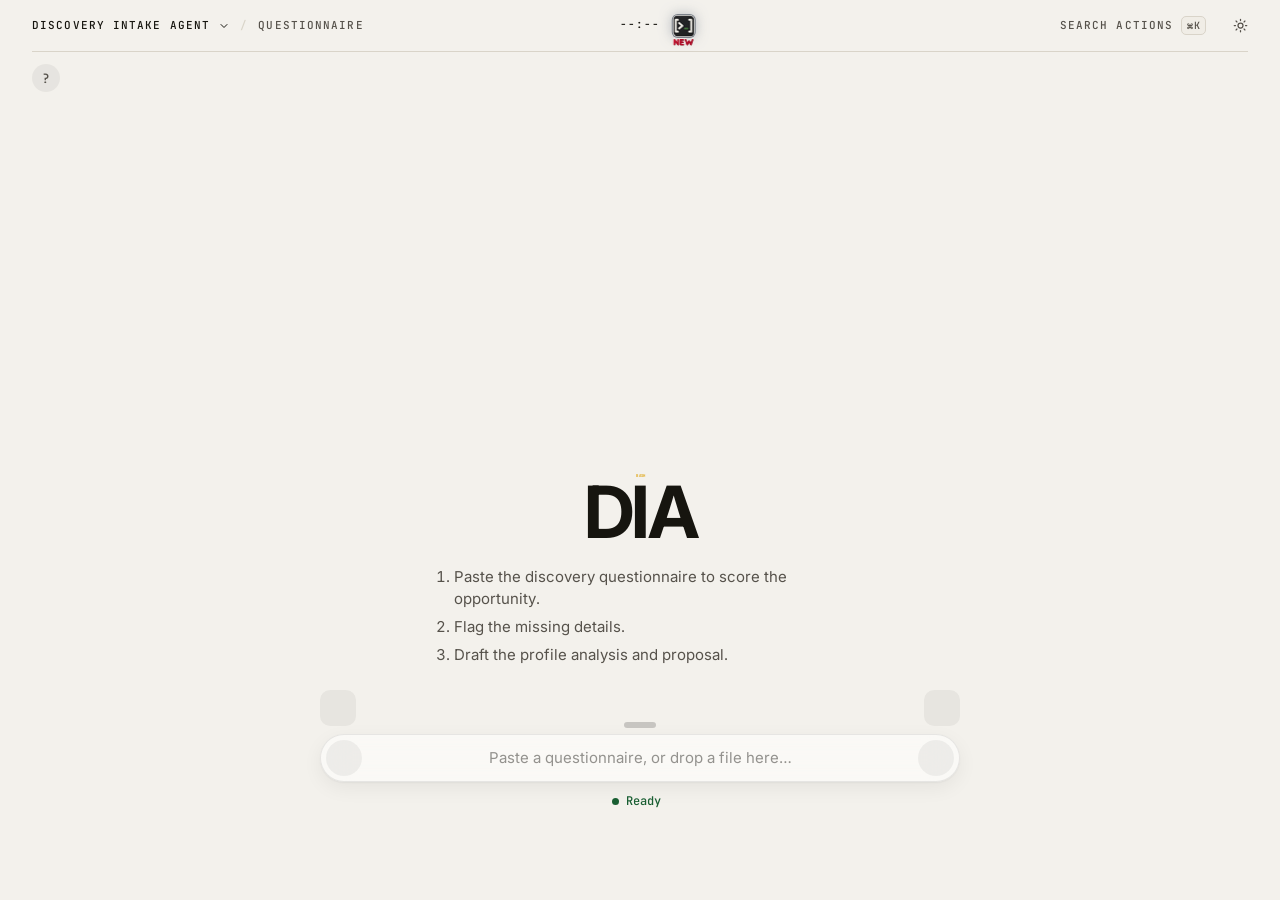
==== commit 2f5ce7c8: "Composer v3 follow-ups after #48: tests updated to v3, drag-over mustard kept, reduced-motion send f" ====
--- a/templates/index.html
+++ b/templates/index.html
@@ -17,7 +17,6 @@
   <link rel="stylesheet" href="/static/fanout-pixel.css">
   <link rel="stylesheet" href="/static/style.css">
   <link rel="stylesheet" href="/static/whats-new.css">
-  <link rel="stylesheet" href="/static/bell-changelog.css?v=2">
   <link rel="stylesheet" href="/static/composer-icons.css">
   <link rel="stylesheet" href="/static/composer.css">
   <script>
@@ -84,7 +83,7 @@
             <button class="dropdown-item" role="menuitem" type="button" data-command="load-sample">Load sample</button>
             <button class="dropdown-item" role="menuitem" type="button" data-command="ask">Ask DIA</button>
             <button class="dropdown-item" role="menuitem" type="button" data-command="help">Learn how to use DIA</button>
-            <button class="dropdown-item" role="menuitem" type="button" data-command="whats-new">What changed</button>
+            <button class="dropdown-item" role="menuitem" type="button" data-command="whats-new">What's new</button>
             <!-- Donate: href comes from DIA_DONATE_URL via /api/config; hidden while unset. -->
             <a class="dropdown-item donate-link" id="navDonate" role="menuitem" aria-label="Donate (opens in a new tab)" href="#" target="_blank" rel="noopener noreferrer" hidden><span>Donate</span><span class="icon donate-icon" data-icon="menu-donate" aria-hidden="true"></span></a>
             <button class="dropdown-item donate-link" role="menuitem" type="button" data-command="donate-interac"><span>Donate by Interac e-Transfer</span><span class="icon donate-icon" data-icon="menu-donate" aria-hidden="true"></span></button>
@@ -93,10 +92,34 @@
         </div>
         <span class="lh-sep" aria-hidden="true">/</span>
         <span class="lh-stage"><span class="visually-hidden">Discovery intake · </span><span id="breadcrumbStage">Questionnaire</span></span>
-        <span class="app-tip">
-          <button id="appInfo" class="info-tip lh-control lh-tip" type="button" aria-expanded="false" aria-label="Show full app name">?</button>
-          <span id="appTipText" class="tip-bubble" role="tooltip">Discovery Intake Agent / Gemini ADK</span>
-        </span>
+        <!-- Help popover. Sizes/placement: Glyph "Help icon + popover"; copy and behaviour: Proto
+             2026-10-23_help-popover.md v0.1 (Ikenna 9:58/10:00 PM ET). The copy lives in HELP_POPOVER in app.js;
+             the [data-hp] slots below are filled from it. Replaces the old #appInfo "?" tooltip. -->
+        <div class="hp-wrap">
+          <button id="helpPopoverBtn" class="hp-btn" type="button" aria-label="Help" aria-haspopup="dialog" aria-expanded="false" aria-controls="helpPopover">?</button>
+          <section id="helpPopover" class="hp-panel" role="dialog" aria-labelledby="helpPopoverTitle" hidden>
+            <div class="hp-head">
+              <h2 id="helpPopoverTitle" tabindex="-1" data-hp="title"></h2>
+              <button class="hp-close" id="helpPopoverClose" type="button" data-hp-label="close">×</button>
+            </div>
+            <ol class="hp-steps" id="helpPopoverSteps"></ol>
+            <div class="hp-actions" id="helpPopoverActions">
+              <button id="loadSample" class="text-link hp-load" type="button" data-hp="load" data-needs-auth></button>
+              <button id="helpPopoverLearn" class="text-link hp-learn" type="button" aria-haspopup="dialog" aria-controls="diaHelpDialog" data-hp="learn"></button>
+            </div>
+            <div class="hp-confirm" id="helpPopoverConfirm" role="group" hidden>
+              <span class="hp-confirm-text" data-hp="confirm"></span>
+              <span class="hp-confirm-buttons">
+                <button id="helpPopoverReplace" class="text-link" type="button" data-hp="replace"></button>
+                <button id="helpPopoverCancel" class="text-link" type="button" data-hp="cancel"></button>
+              </span>
+            </div>
+            <p class="hp-error" id="helpPopoverError" role="alert" hidden></p>
+            <!-- Hook for lockdown #48: when sign-in ships, fill and unhide this with the daily limits. -->
+            <p class="hp-limits" id="helpLimits" data-hook="lockdown-limits" hidden></p>
+            <p class="hp-foot" id="intakeNote"><span class="trust-on" data-hp="footOn"></span><span class="trust-off" data-hp="footOff"></span></p>
+          </section>
+        </div>
       </div>
       <!-- Centre: live local time (12-hour, no seconds) above today's date. role=timer is aria-live off,
            so screen readers read it on demand and are never interrupted by the minute tick. -->
@@ -107,14 +130,27 @@
           <time class="lh-time" id="lhTime" datetime="">--:--</time>
           <time class="lh-date" id="lhDate" datetime=""></time>
         </div>
-        <!-- What changed (Ikenna, 2026-10-23 9:55 PM ET: "like a notification center ... with the change log", the
-             family tree's bell). Replaces the What's new mark in the same slot. Resting on it, focusing it or one tap
-             fades in the latest five changes; the link itself (or a second tap) opens the full list at /changes.
-             static/bell-changelog.js; data static/changelog.json, built from git history by scripts/build-changelog.py. -->
-        <span class="dia-bell" id="bell">
-          <a class="dia-bell-btn" id="bell-btn" href="/changes" aria-label="What changed" aria-controls="bell-panel"
-             aria-expanded="false"><svg viewBox="0 0 24 24" aria-hidden="true"><path d="M6 16V11a6 6 0 0 1 12 0v5l1.5 2h-15z"/><path d="M10 20.5a2.2 2.2 0 0 0 4 0"/></svg><span class="dia-bell-dot" aria-hidden="true"></span><span class="cl-new dia-bell-tag" aria-hidden="true"><img class="cl-new-img cl-new-img--light" src="/static/brand/clay-new-light-22.png" srcset="/static/brand/clay-new-light-22.png 1x, /static/brand/clay-new-light-44.png 2x, /static/brand/clay-new-light-66.png 3x" alt="" width="22" height="8"><img class="cl-new-img cl-new-img--dark" src="/static/brand/clay-new-dark-22.png" srcset="/static/brand/clay-new-dark-22.png 1x, /static/brand/clay-new-dark-44.png 2x, /static/brand/clay-new-dark-66.png 3x" alt="" width="22" height="8"><span class="cl-new-text">New</span></span></a>
-          <div class="dia-bell-panel" id="bell-panel" role="region" aria-label="What changed lately"></div>
+        <span class="wn-wrap" id="whatsNewWrap">
+          <button id="whatsNew" class="wn-btn" type="button" data-state="none"
+                  aria-haspopup="dialog" aria-expanded="false" aria-controls="whatsNewPanel"
+                  aria-label="What's new">
+            <img class="wn-mark" src="/static/brand/clay-mark-44.png"
+                 srcset="/static/brand/clay-mark-22.png 1x, /static/brand/clay-mark-44.png 2x, /static/brand/clay-mark-66.png 3x, /static/brand/clay-mark-88.png 4x"
+                 alt="" width="22" height="22">
+            <!-- NEW tag (spec v0.5 §4): Glyph's clay NEW image, one per theme (CSS picks), just under the mark; shown only with
+                 the glow (data-state="new"). The text shows in forced colours only. -->
+            <span class="wn-tag" id="whatsNewTag" aria-hidden="true">
+              <img class="wn-tag-img wn-tag-img--light" src="/static/brand/clay-new-light-22.png"
+                   srcset="/static/brand/clay-new-light-22.png 1x, /static/brand/clay-new-light-44.png 2x, /static/brand/clay-new-light-66.png 3x"
+                   alt="" width="22" height="8">
+              <img class="wn-tag-img wn-tag-img--dark" src="/static/brand/clay-new-dark-22.png"
+                   srcset="/static/brand/clay-new-dark-22.png 1x, /static/brand/clay-new-dark-44.png 2x, /static/brand/clay-new-dark-66.png 3x"
+                   alt="" width="22" height="8">
+              <span class="wn-tag-text">New</span>
+            </span>
+            <span class="visually-hidden" id="whatsNewCount"></span>
+          </button>
+          <span class="wn-tip" role="tooltip" id="whatsNewTip">What's new</span>
         </span>
       </div>
       <div class="lh-corner lh-corner--right">
@@ -144,7 +180,11 @@
     <!-- Center stage: wordmark, tagline, privacy note, pill composer. -->
     <section class="center-stage">
       <h1 class="title-brand" id="titleBrand" title="Discovery Intake Agent / Gemini ADK">D<span class="tittle">I</span>A<span class="visually-hidden"> - Discovery Intake Agent / Gemini ADK</span></h1>
-      <p class="subtitle">Discovery Intake Agent. Paste a discovery questionnaire to score the opportunity, flag missing details, and draft the profile, analysis, and proposal.</p>
+      <ol class="intro-steps" id="introSteps">
+        <li>Paste the discovery questionnaire to score the opportunity.</li>
+        <li>Flag the missing details.</li>
+        <li>Draft the profile analysis and proposal.</li>
+      </ol>
 
       <div class="prompt-wrapper intake-stage">
         <div class="intake-bar">
@@ -236,14 +276,8 @@
           <p class="inputs-prompt-foot">Prefer a hand? <span id="inputsPromptName">Bash Systems &amp; Services</span> offers business consulting.<span id="inputsPromptServices" hidden> <a id="inputsPromptLink" href="#" target="_blank" rel="noopener noreferrer">See services</a></span></p>
         </section>
         <div class="actions under-prompt">
-          <button id="uploadLink" class="text-link" type="button" data-needs-auth>Upload a file</button>
-          <button id="uploadCancel" class="text-link" type="button" data-needs-auth hidden>Cancel</button>
-          <span class="dot-sep" aria-hidden="true" data-needs-auth>·</span>
-          <button id="loadSample" class="text-link" type="button" data-needs-auth>Load sample</button>
-          <span class="dot-sep" aria-hidden="true" data-needs-auth>·</span>
-          <button type="button" class="text-link help-link" data-command="help" aria-haspopup="dialog" aria-controls="diaHelpDialog">Learn how to use DIA</button>
-        </div>
-          <p class="prompt-callout" id="intakeNote"><span class="trust-on">Scoring is deterministic. Only Ask DIA and its suggestions send text to Gemini.</span><span class="trust-off">Nothing leaves this browser except the deterministic run.</span></p>
+          <button id="uploadCancel" class="text-link" type="button" data-needs-auth hidden>Cancel upload</button>
+        </div>
       </div>
 
       <!-- Ask DIA: the live Gemini agent, in the same composer. -->
@@ -414,7 +448,6 @@
       </section>
     </section>
 
-    <footer class="footer-note">Press <kbd class="kbd-hint">⌘K</kbd> for actions</footer>
   </main>
 
   <!-- Filing cabinet drawer: intakes saved on this device (localStorage dia-cabinet-v2, max 15). -->
@@ -509,9 +542,20 @@
     <form method="dialog"><button class="help-close" autofocus>Close</button></form>
   </dialog>
 
+  <!-- What's new release notes (spec v0.3 §6): non-modal popover on desktop, modal bottom sheet at <=600px. -->
+  <div class="wn-backdrop" id="whatsNewBackdrop" hidden></div>
+  <section class="wn-panel" id="whatsNewPanel" role="dialog" aria-labelledby="whatsNewTitle" hidden>
+    <header>
+      <div><h2 id="whatsNewTitle" tabindex="-1">What's new</h2><span class="wn-sub">Dia release notes</span></div>
+      <button class="wn-close" id="whatsNewClose" type="button" aria-label="Close What's new">×</button>
+    </header>
+    <div class="wn-body" id="whatsNewBody"></div>
+    <div class="wn-foot">We only list changes you can use today.</div>
+  </section>
+
   <script src="/static/vendor/jszip.min.js" defer></script>
   <script src="/static/app.js"></script>
   <script src="/static/google-signin.js"></script>
-  <script src="/static/bell-changelog.js?v=2" defer></script>
+  <script src="/static/whats-new.js"></script>
 </body>
 </html>
--- a/static/style.css
+++ b/static/style.css
@@ -1392,6 +1392,9 @@
 .signin-gate-ask[hidden] { display: none; }
 .signin-gate-button { display: flex; justify-content: center; width: 100%; max-width: 400px; min-height: 40px; }
 .signin-gate-button[hidden] { display: none; }
+/* Google's button iframe paints an opaque white backing when the page is color-scheme: dark and the iframe is light.
+   Pinning its containers to light removes the backing; the button's own theme (filled_black / outline) follows the page. */
+.signin-gate-button, #diaSignIn { color-scheme: light; }
 body[data-auth="signed-out"] .intake-stage .dock-row,
 body[data-auth="signed-out"] #intakeBody,
 body[data-auth="signed-out"] #fileChips,
--- a/static/composer.css
+++ b/static/composer.css
@@ -327,3 +327,244 @@
 }
 .ui-hint[hidden] { display: none; }
 [data-hint] { -webkit-touch-callout: none; -webkit-user-select: none; user-select: none; }
+
+/* ==========================================================================
+   Composer v3 (fix-prompt-bar-mic-corner; Glyph spec dia-tia/glyph/2026-10-23_composer-v3_spec.md; Ikenna 9:53 and
+   9:54 PM ET). Desktop >= 768: 48px bar, max 640 wide, 6px inner padding. Phone < 768: 44px bar, 4px padding.
+   - +, mic and send are 36x36 translucent circles (no clay gradient, shadow or bevel), 18px ink icons. On phones each
+     keeps a 44x44 hit area through an invisible ::before (inset -4px); the listening mic keeps its pulse ring instead.
+   - The mic is the bar's last slot, flush in the right corner, and NEVER moves. Send sits in the fixed slot just left
+     of it (36 + 4 gap), hidden (opacity 0, not focusable) while empty, and fades in (160ms, scale .9 -> 1) with text.
+     The textarea's right padding always reserves that slot, so typed text never jumps. DOM/tab order: + textarea send mic.
+   - The bar is a translucent surface (blur 16 / saturate 140%); focus-within is a 1px --control-focus border, no glow.
+   - Notch: a 32x6 handle 6px above the bar (64x24 hit area). The drawer is a 44px floating pill 8px above the bar.
+   - The status row now sits 8px under the link row, so nothing has to slide when the drawer opens.
+   Mustard #DFA81C stays the drag-over cue only.
+   ========================================================================== */
+:root {
+  --v3-btn: rgba(255, 255, 255, 0.08); --v3-btn-hover: rgba(255, 255, 255, 0.12); --v3-btn-active: rgba(255, 255, 255, 0.16);
+  --v3-bar-bg: rgba(28, 28, 30, 0.55); --v3-bar-fallback: rgba(28, 28, 30, 0.92); --v3-bar-border: rgba(255, 255, 255, 0.10); --v3-pop-bg: rgb(28, 28, 30);
+  --v3-bar-shadow: 0 6px 20px rgba(0, 0, 0, 0.40); --v3-notch: rgba(255, 255, 255, 0.22);
+  --v3-pad: 6px; --v3-btn-size: 36px; --v3-gap: 4px; --v3-bar-h: 48px; --v3-radius: 24px;
+}
+html[data-theme="light"] {
+  --v3-btn: rgba(0, 0, 0, 0.05); --v3-btn-hover: rgba(0, 0, 0, 0.08); --v3-btn-active: rgba(0, 0, 0, 0.11);
+  --v3-bar-bg: rgba(255, 255, 255, 0.55); --v3-bar-fallback: rgba(255, 255, 255, 0.88); --v3-bar-border: rgba(0, 0, 0, 0.08); --v3-pop-bg: rgb(255, 255, 255);
+  --v3-bar-shadow: 0 1px 2px rgba(0, 0, 0, 0.05), 0 6px 20px rgba(0, 0, 0, 0.06); --v3-notch: rgba(0, 0, 0, 0.18);
+}
+@media (max-width: 767.98px) { :root { --v3-pad: 4px; --v3-bar-h: 44px; --v3-radius: 22px; } }
+
+/* Bar geometry */
+.prompt-wrapper > .dock-row, .prompt-wrapper .prompt-bar.has-cmp, #intakeBody > .prompt-bar.has-cmp { max-width: 640px; margin-left: auto; margin-right: auto; }
+html .prompt-bar.has-cmp {
+  --bar-pad: var(--v3-pad); --run-slot: calc(var(--v3-btn-size) + var(--v3-gap)); --cmp-bar-radius: var(--v3-radius);
+  min-height: var(--v3-bar-h); padding: var(--v3-pad); gap: var(--v3-gap); border-radius: var(--v3-radius);
+}
+html .prompt-bar.has-cmp.multiline { border-radius: 20px; }
+html .prompt-bar.has-cmp .prompt-input {
+  margin: 0; padding: 0 calc(10px + var(--run-slot)) 0 10px; min-height: 20px; max-height: 120px;
+  font-size: 15px; line-height: 20px;
+}
+html .prompt-bar.has-cmp .prompt-input:placeholder-shown { padding-right: 10px; margin-right: 0; }   /* centred between + and mic */
+html .prompt-bar.has-cmp.multiline .prompt-input { font-size: 15px; line-height: 20px; padding-top: 8px; padding-bottom: 8px; }
+@media (max-width: 767.98px) {
+  html .prompt-bar.has-cmp .prompt-input { font-size: 16px; padding-left: 8px; padding-right: calc(8px + var(--run-slot)); }
+  html .prompt-bar.has-cmp .prompt-input:placeholder-shown { padding-right: 8px; }
+  html .prompt-bar.has-cmp.multiline .prompt-input { font-size: 16px; }
+}
+
+/* Translucent bar surface. Desktop paints the bar; phones paint the ::before layer (keeps the bottom-sheet fix). */
+@media (min-width: 601px) {
+  html .prompt-bar.has-cmp, html .prompt-bar.has-cmp:is(:hover, :focus-within) {
+    background: var(--v3-bar-fallback); border: 1px solid var(--v3-bar-border); outline: none; box-shadow: var(--v3-bar-shadow); transform: none;
+  }
+  html .prompt-bar.has-cmp { padding: calc(var(--v3-pad) - 1px); }   /* the 1px border is inside the 48px */
+  html .prompt-bar.has-cmp:focus-within { border-color: var(--control-focus); }
+  @supports ((backdrop-filter: blur(1px)) or (-webkit-backdrop-filter: blur(1px))) {
+    html .prompt-bar.has-cmp, html .prompt-bar.has-cmp:is(:hover, :focus-within) {
+      background: var(--v3-bar-bg); backdrop-filter: blur(16px) saturate(140%); -webkit-backdrop-filter: blur(16px) saturate(140%);
+    }
+  }
+}
+@media (max-width: 600px) {
+  html .prompt-bar.has-cmp, html .prompt-bar.has-cmp:is(:hover, :focus-within) { border: 0; outline: none; }
+  html .prompt-bar.has-cmp::before {
+    inset: 0; background: var(--v3-bar-fallback); border: 1px solid var(--v3-bar-border); box-shadow: var(--v3-bar-shadow);
+  }
+  html .prompt-bar.has-cmp:focus-within::before { border-color: var(--control-focus); }
+  @supports ((backdrop-filter: blur(1px)) or (-webkit-backdrop-filter: blur(1px))) {
+    html .prompt-bar.has-cmp::before { background: var(--v3-bar-bg); backdrop-filter: blur(16px) saturate(140%); -webkit-backdrop-filter: blur(16px) saturate(140%); }
+  }
+}
+
+/* Buttons: 36px translucent circles, ink icons. */
+html .prompt-bar.has-cmp .action-btn.cmp-circle,
+html .prompt-bar.has-cmp .cmp-run-slot { width: var(--v3-btn-size); height: var(--v3-btn-size); }
+html .prompt-bar.has-cmp .action-btn.cmp-circle:not([aria-pressed="true"]) {
+  background: var(--v3-btn) !important; border: 0 !important; box-shadow: none !important; color: var(--text) !important;
+  --accent: var(--text); --cmp-icon-accent: var(--text);
+  transform: none !important; transition: background-color 120ms linear, opacity 160ms var(--dia-ease-out, cubic-bezier(0.16, 1, 0.3, 1)), scale 160ms var(--dia-ease-out, cubic-bezier(0.16, 1, 0.3, 1)), visibility 0s;
+}
+html .prompt-bar.has-cmp .action-btn.cmp-circle:not([aria-pressed="true"], [aria-disabled="true"], :disabled):hover { background: var(--v3-btn-hover) !important; }
+html .prompt-bar.has-cmp .action-btn.cmp-circle:not([aria-pressed="true"], [aria-disabled="true"], :disabled):active { background: var(--v3-btn-active) !important; }
+html .prompt-bar.has-cmp .action-btn.cmp-circle[aria-disabled="true"] { border: 1px dashed var(--cmp-dash) !important; }
+html .prompt-bar.has-cmp .action-btn.cmp-circle:focus-visible { outline: 2px solid var(--control-focus); outline-offset: 2px; }
+html .prompt-bar.has-cmp .action-btn.cmp-circle[aria-pressed="true"] { transform: none; }
+html .prompt-bar.has-cmp .cmp-circle .icon svg { width: 18px; height: 18px; stroke-width: 1.75; }
+html .prompt-bar.has-cmp .cmp-enter .icon { translate: none !important; }
+@media (max-width: 767.98px) {
+  html .prompt-bar.has-cmp .action-btn.cmp-circle:not([aria-pressed="true"])::before { content: ""; position: absolute; inset: -4px; border-radius: 50%; }
+}
+
+/* Send: fixed slot just left of the corner mic; the mic never moves. */
+html .prompt-bar.has-cmp .cmp-run-slot { right: calc(var(--v3-pad) + var(--run-slot)); }
+@media (min-width: 601px) { html .prompt-bar.has-cmp .cmp-run-slot { right: calc(var(--v3-pad) - 1px + var(--run-slot)); } }
+html .prompt-bar.has-cmp.multiline .cmp-run-slot { bottom: var(--v3-pad); }
+html .prompt-bar.has-cmp .cmp-mic { margin-left: auto; translate: none; }
+/* Selectors carry .action-btn.cmp-circle so they outrank the shared button transition above. */
+html .prompt-bar.has-cmp .action-btn.cmp-circle.cmp-enter[hidden] { opacity: 0 !important; scale: 0.9; visibility: hidden; pointer-events: none; transition: opacity 160ms ease-in, scale 160ms ease-in, visibility 0s linear 160ms; }
+html .prompt-bar.has-cmp .action-btn.cmp-circle.cmp-enter:not([hidden]) { opacity: 1; scale: 1; visibility: visible; pointer-events: auto; }
+@media (prefers-reduced-motion: reduce) {   /* opacity only (Glyph v3), a short 100ms fade */
+  html .prompt-bar.has-cmp .action-btn.cmp-circle.cmp-enter[hidden] { scale: 1; transition: opacity 100ms linear, visibility 0s linear 100ms; }
+  html .prompt-bar.has-cmp .action-btn.cmp-circle.cmp-enter:not([hidden]) { scale: 1; transition: opacity 100ms linear, visibility 0s; }
+}
+.cmp-tip-mic { right: var(--v3-pad); }
+
+/* Dock icons (tray, cabinet): 36x36 translucent, radius 10, 18px icon, 8px above the bar, flush to its outer edges. */
+.prompt-wrapper > .dock-row { width: 100%; box-sizing: border-box; margin-top: 0; margin-bottom: 8px; padding: 0; }
+html .dock-row .dock-icon, html .dock-row .cabinet-btn {
+  position: relative; width: 36px; height: 36px; border-radius: 10px; border: 0; background: var(--v3-btn); box-shadow: none;
+}
+html .dock-row .dock-icon:hover, html .dock-row .cabinet-btn:hover { background: var(--v3-btn-hover); }
+html .dock-row .dock-icon:active { background: var(--v3-btn-active); }
+html .dock-row .dock-icon .icon svg { width: 18px; height: 18px; }
+@media (max-width: 767.98px) { html .dock-row .dock-icon::before { content: ""; position: absolute; inset: -4px; border-radius: 12px; } }
+/* Drag-over keeps its mustard (#DFA81C, drag-over only) and the bar's dashed outline over the v3 overrides. */
+html body.file-dragging .dock-row .dock-icon.tray-icon { border: 1px solid var(--icon-mark, #DFA81C); }
+html body.file-dragging .prompt-bar.has-cmp#intakeComposer { outline: 2px dashed var(--control-focus); outline-offset: 4px; }
+
+/* Notch: 32x6 handle floating 6px above the bar, 64x24 invisible hit area; hidden while the drawer is open. */
+html .has-cmp .cmp-notch.cmp-notch--float { top: -25px; width: 64px; height: 24px; border-radius: 12px; left: 50%; translate: -50% 0; }
+/* The hit area ends at the bar's top edge (no overlap; -25px because the offset is from the wrapper's padding edge,
+   1px inside the bar's outer edge); the handle sits 6px above the bar inside it. */
+html .has-cmp .cmp-notch--float .notch-handle { position: absolute; left: 50%; bottom: 6px; translate: -50% 0; margin: 0; }
+html .has-cmp .cmp-notch--float::before { inset: 0; }
+html .has-cmp .notch-handle { width: 32px; height: 6px; border-radius: 3px; background: var(--v3-notch); }
+html .has-cmp .cmp-notch--float:is(:hover, :focus-visible) .notch-handle { width: 32px; background: var(--muted); }
+html .has-cmp .cmp-notch--float[aria-expanded="true"] .notch-handle { opacity: 0; }
+
+/* Drawer: a small floating pill centred above the bar (bottom 8px above the bar top), same surface as the bar. */
+html .has-cmp .voice-fan {
+  bottom: calc(100% + 8px); left: 50%; right: auto; translate: -50% 0; width: max-content;
+  height: 44px; padding: 4px; gap: 4px; border-radius: 22px; box-sizing: border-box;
+  background: var(--v3-bar-fallback); border: 1px solid var(--v3-bar-border); box-shadow: var(--v3-bar-shadow);
+  transform: translateY(4px);
+  transition: opacity 120ms linear, transform 160ms var(--dia-ease-out, cubic-bezier(0.16, 1, 0.3, 1)), visibility 0s linear 120ms;
+}
+@supports ((backdrop-filter: blur(1px)) or (-webkit-backdrop-filter: blur(1px))) {
+  /* blur only while open, so a closed drawer leaves no trace (no backdrop, shadow or filter) */
+  html .has-cmp .voice-fan { background: var(--v3-bar-bg); }
+  html .has-cmp .cmp-notch[aria-expanded="true"] ~ .voice-fan { backdrop-filter: blur(16px) saturate(140%); -webkit-backdrop-filter: blur(16px) saturate(140%); }
+}
+html .has-cmp .cmp-notch[aria-expanded="true"] ~ .voice-fan {
+  transform: none; box-shadow: var(--v3-bar-shadow);
+  transition: opacity 160ms var(--dia-ease-out, cubic-bezier(0.16, 1, 0.3, 1)), transform 160ms var(--dia-ease-out, cubic-bezier(0.16, 1, 0.3, 1)), visibility 0s;
+}
+html .has-cmp .voice-fan .voice-item { width: 36px; height: 36px; padding: 0; border-radius: 50%; background: var(--v3-btn); transform: none; translate: none; }
+html .has-cmp .voice-fan .voice-item:is(:hover, :focus-visible):not([aria-disabled="true"]) { background: var(--v3-btn-hover); }
+html .has-cmp .voice-fan .voice-item .icon { width: 36px; height: 36px; }
+html .has-cmp .voice-fan .voice-item .icon svg { width: 18px; height: 18px; }
+/* Phones keep 44x44 targets: 36px items get an invisible 44px hit area, and an 8px gap stops neighbours overlapping. */
+@media (max-width: 767.98px) {
+  html .has-cmp .voice-fan { gap: 8px; }
+  html .has-cmp .voice-fan .voice-item { position: relative; }
+  html .has-cmp .voice-fan .voice-item::before { content: ""; position: absolute; inset: -4px; border-radius: 50%; }
+}
+@media (prefers-reduced-motion: reduce) { html .has-cmp .voice-fan, html .has-cmp .cmp-notch[aria-expanded="true"] ~ .voice-fan { transform: none; } }
+
+/* Status row moves under the link row (8px), so the open drawer never meets it and nothing slides. */
+.intake-stage { display: flex; flex-direction: column; --intake-lift: 0px; }
+.intake-stage > * { order: 0; }
+.intake-stage > .intake-bar { order: 1; margin-top: 10px; translate: none !important; }   /* "Ready" 10px under the bar */
+.intake-stage:has(#intakeVoiceNotch[aria-expanded="true"]) > .intake-bar { translate: none; }
+@media (max-width: 600px) { .intake-stage, .intake-stage:has(#intakeToggle:not([hidden])) { margin-top: 0; --intake-lift: 0px; } }
+.actions.under-prompt { margin-top: 10px; }
+.actions.under-prompt:not(:has(> :not([hidden]))) { display: none; }   /* only "Cancel upload" lives here, while busy */
+/* Ask DIA: the drawer (bar top - 52px) clears the heading without a slide. */
+.agent > h2 + .prompt-bar.has-cmp { margin-top: 60px; }
+.agent:has(#agentVoiceNotch[aria-expanded="true"]) > h2 { translate: none; }
+
+/* First screen cleanup (Glyph spec "First screen cleanup"; Ikenna 9:58 PM ET): wordmark only, then a 3-step list
+   (centred block, left-aligned text, max 420, 15/22 muted, tabular numerals, 6px apart, 16px under the wordmark and
+   24px above the composer). Load sample, Learn how to use DIA and the scoring line live in the (?) help popover. */
+.center-stage .title-brand { margin-bottom: 0; }
+.intro-steps {
+  max-width: 420px; margin: 16px auto 24px; padding: 0 0 0 1.6em; text-align: left;
+  color: var(--muted); font: 400 15px/22px var(--sans); font-variant-numeric: tabular-nums;
+}
+.intro-steps li + li { margin-top: 6px; }
+.intro-steps li::marker { font-variant-numeric: tabular-nums; color: var(--muted); }
+body[data-stage="results"] .intro-steps, body[data-agent="open"] .intro-steps { display: none; }
+
+.top-nav.lh { position: relative; }
+/* Help popover: Glyph "Help icon + popover" (sizes, placement) + Proto help-popover v0.2 (copy, behaviour, panel
+   surface). The (?) sits 12px under the header hairline, flush with the wordmark/crumb text; the panel opens 8px below. */
+.lh-corner--left > .hp-wrap { position: absolute; left: var(--hp-left, 0px); top: calc(100% + 1px + 12px); z-index: 25; }
+.hp-btn {
+  position: relative; display: inline-grid; place-items: center; width: 28px; height: 28px; padding: 0; margin: 0;
+  border: 0; border-radius: 50%; background: var(--v3-btn); color: var(--muted); cursor: pointer;
+  font: 500 13px/1 var(--mono); letter-spacing: 0; text-transform: none;
+  transition: background-color 120ms ease, color 120ms ease;
+}
+.hp-btn::before { content: ""; position: absolute; inset: -8px; border-radius: 50%; }   /* 44x44 hit area */
+.hp-btn:hover, .hp-btn[aria-expanded="true"] { background: var(--v3-btn-hover); color: var(--text); }
+.hp-btn:focus-visible { outline: 2px solid var(--lh-ring, var(--control-focus)); outline-offset: 2px; }
+.hp-panel {
+  position: absolute; left: 0; top: calc(28px + 8px); z-index: 40; box-sizing: border-box;
+  width: 300px; max-width: calc(100vw - 32px); padding: 16px; border-radius: 14px;
+  background: var(--surface); border: 1px solid var(--border); box-shadow: var(--shadow-lifted, var(--v3-bar-shadow));
+  color: var(--text); font: 400 13px/19px var(--sans); letter-spacing: 0; text-transform: none; text-align: left; white-space: normal;
+  animation: hp-in 160ms var(--dia-ease-out, cubic-bezier(0.16, 1, 0.3, 1)) both;
+}
+@supports ((backdrop-filter: blur(1px)) or (-webkit-backdrop-filter: blur(1px))) {
+  .hp-panel { background: var(--hp-bg); backdrop-filter: blur(16px); -webkit-backdrop-filter: blur(16px); }
+}
+html, html[data-theme="dark"] { --hp-bg: rgba(20, 20, 22, 0.88); }
+html[data-theme="light"] { --hp-bg: rgba(253, 252, 250, 0.90); }
+.hp-panel[hidden] { display: none; }
+@keyframes hp-in { from { opacity: 0; transform: translateY(4px); } to { opacity: 1; transform: none; } }
+@media (prefers-reduced-motion: reduce) { .hp-panel { animation: none; } }
+@media (max-width: 767.98px) { .hp-panel { width: calc(100vw - 32px); } }
+.hp-head { display: flex; align-items: flex-start; justify-content: space-between; gap: 8px; }
+.hp-head h2 { margin: 0; font: 600 13px/19px var(--sans); color: var(--text); letter-spacing: 0; text-transform: none; outline: none; }
+.hp-close {
+  position: relative; display: inline-grid; place-items: center; width: 20px; height: 20px; margin: -1px -4px 0 0; padding: 0;
+  border: 0; border-radius: 6px; background: transparent; color: var(--muted); font: 400 16px/1 var(--sans); cursor: pointer;
+}
+.hp-close::before { content: ""; position: absolute; inset: -12px; }   /* 44x44 hit area */
+.hp-close:hover { color: var(--text); }
+.hp-close:focus-visible { outline: 2px solid var(--control-focus); outline-offset: 2px; }
+.hp-steps { margin: 6px 0 0; padding-left: 1.3em; color: var(--muted); font: 400 13px/19px var(--sans); font-variant-numeric: tabular-nums; }
+.hp-steps li + li { margin-top: 4px; }
+.hp-actions, .hp-confirm { display: flex; flex-wrap: wrap; align-items: center; gap: 4px 16px; margin-top: 12px; }
+.hp-actions[hidden], .hp-confirm[hidden], .hp-error[hidden], .hp-limits[hidden] { display: none; }
+.hp-confirm-text { flex-basis: 100%; color: var(--text); font: 400 13px/19px var(--sans); }
+.hp-confirm-buttons { display: flex; gap: 16px; }
+.hp-panel .text-link {
+  min-height: 32px; padding: 6px 0; border: 0; background: none; cursor: pointer;
+  font: 500 13px/1.4 var(--sans); color: var(--text); text-decoration: underline; text-underline-offset: 3px; text-decoration-color: var(--border);
+}
+.hp-panel .text-link:hover { text-decoration-color: currentColor; }
+.hp-panel .text-link:focus-visible { outline: 2px solid var(--control-focus); outline-offset: 2px; border-radius: 4px; }
+.hp-panel .text-link[aria-busy="true"] { opacity: 0.6; cursor: progress; }
+.hp-error { margin: 6px 0 0; color: var(--text); font: 400 12px/17px var(--sans); }
+.hp-limits { margin: 8px 0 0; color: var(--muted); font: 400 12px/17px var(--sans); }
+.hp-foot { margin: 12px 0 0; padding-top: 12px; border-top: 1px solid var(--border); color: var(--muted); font: 400 12px/17px var(--sans); }
+@media (prefers-contrast: more) { .hp-btn { box-shadow: inset 0 0 0 1px var(--muted); } .hp-foot { color: var(--text); } }
+@media (forced-colors: active) {
+  .hp-btn { border: 1px solid ButtonText; color: ButtonText; background: ButtonFace; forced-color-adjust: none; }
+  .hp-panel { border: 1px solid CanvasText; background: Canvas; color: CanvasText; box-shadow: none; backdrop-filter: none; }
+  .hp-foot { border-top-color: CanvasText; }
+  .hp-panel .text-link { color: LinkText; }
+  .hp-btn:focus-visible, .hp-close:focus-visible, .hp-panel .text-link:focus-visible { outline: 2px solid Highlight; }
+}
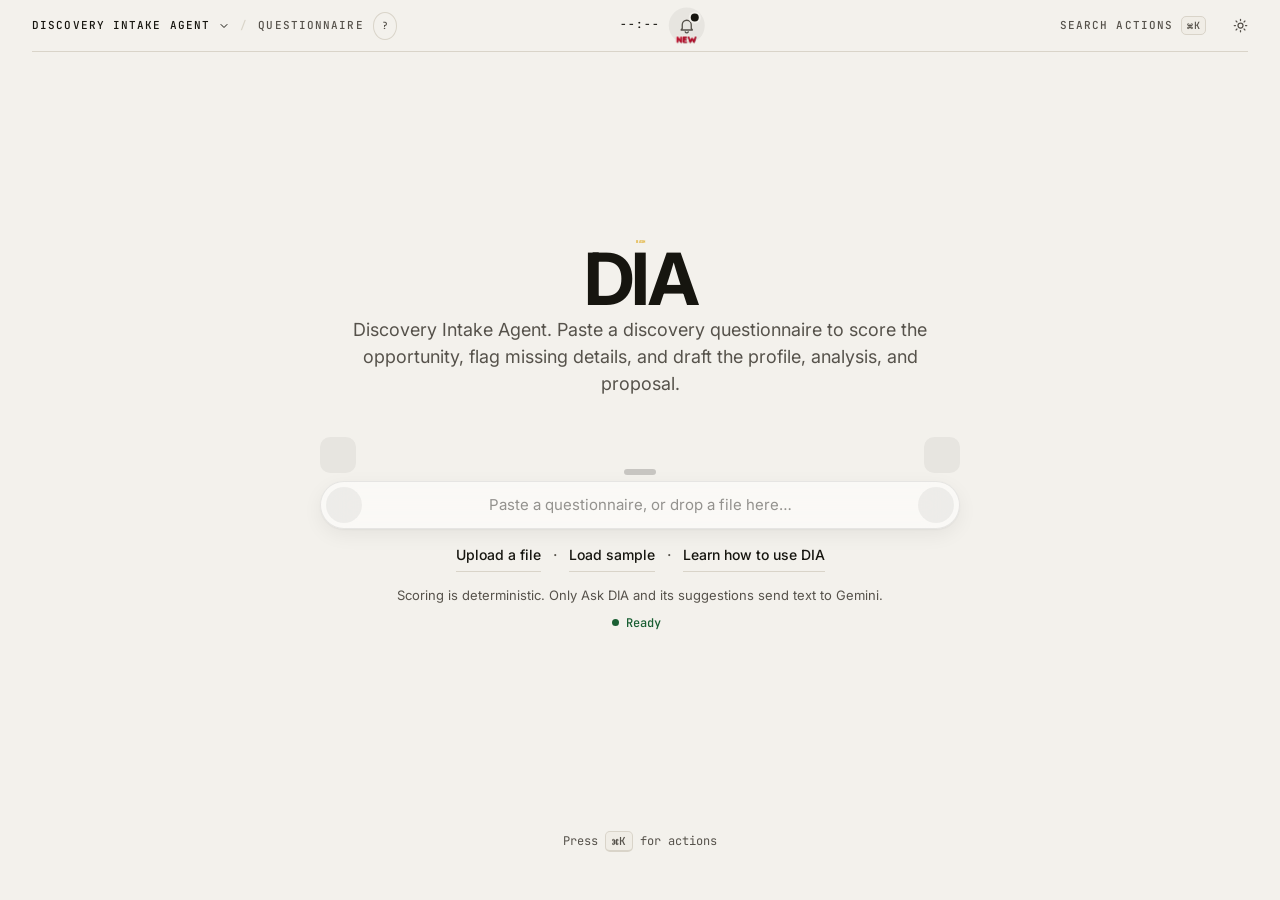
==== commit c0cbeb1b: "Merge 4aad04e1d029e98cb3e12865a2f42bd453dde1a1 into af2d67e152b68df88ed604c7eebbea56e7700eeb" ====
--- a/templates/index.html
+++ b/templates/index.html
@@ -17,6 +17,7 @@
   <link rel="stylesheet" href="/static/fanout-pixel.css">
   <link rel="stylesheet" href="/static/style.css">
   <link rel="stylesheet" href="/static/whats-new.css">
+  <link rel="stylesheet" href="/static/bell-changelog.css?v=2">
   <link rel="stylesheet" href="/static/composer-icons.css">
   <link rel="stylesheet" href="/static/composer.css">
   <script>
@@ -83,7 +84,7 @@
             <button class="dropdown-item" role="menuitem" type="button" data-command="load-sample">Load sample</button>
             <button class="dropdown-item" role="menuitem" type="button" data-command="ask">Ask DIA</button>
             <button class="dropdown-item" role="menuitem" type="button" data-command="help">Learn how to use DIA</button>
-            <button class="dropdown-item" role="menuitem" type="button" data-command="whats-new">What's new</button>
+            <button class="dropdown-item" role="menuitem" type="button" data-command="whats-new">What changed</button>
             <!-- Donate: href comes from DIA_DONATE_URL via /api/config; hidden while unset. -->
             <a class="dropdown-item donate-link" id="navDonate" role="menuitem" aria-label="Donate (opens in a new tab)" href="#" target="_blank" rel="noopener noreferrer" hidden><span>Donate</span><span class="icon donate-icon" data-icon="menu-donate" aria-hidden="true"></span></a>
             <button class="dropdown-item donate-link" role="menuitem" type="button" data-command="donate-interac"><span>Donate by Interac e-Transfer</span><span class="icon donate-icon" data-icon="menu-donate" aria-hidden="true"></span></button>
@@ -92,34 +93,10 @@
         </div>
         <span class="lh-sep" aria-hidden="true">/</span>
         <span class="lh-stage"><span class="visually-hidden">Discovery intake · </span><span id="breadcrumbStage">Questionnaire</span></span>
-        <!-- Help popover. Sizes/placement: Glyph "Help icon + popover"; copy and behaviour: Proto
-             2026-10-23_help-popover.md v0.1 (Ikenna 9:58/10:00 PM ET). The copy lives in HELP_POPOVER in app.js;
-             the [data-hp] slots below are filled from it. Replaces the old #appInfo "?" tooltip. -->
-        <div class="hp-wrap">
-          <button id="helpPopoverBtn" class="hp-btn" type="button" aria-label="Help" aria-haspopup="dialog" aria-expanded="false" aria-controls="helpPopover">?</button>
-          <section id="helpPopover" class="hp-panel" role="dialog" aria-labelledby="helpPopoverTitle" hidden>
-            <div class="hp-head">
-              <h2 id="helpPopoverTitle" tabindex="-1" data-hp="title"></h2>
-              <button class="hp-close" id="helpPopoverClose" type="button" data-hp-label="close">×</button>
-            </div>
-            <ol class="hp-steps" id="helpPopoverSteps"></ol>
-            <div class="hp-actions" id="helpPopoverActions">
-              <button id="loadSample" class="text-link hp-load" type="button" data-hp="load" data-needs-auth></button>
-              <button id="helpPopoverLearn" class="text-link hp-learn" type="button" aria-haspopup="dialog" aria-controls="diaHelpDialog" data-hp="learn"></button>
-            </div>
-            <div class="hp-confirm" id="helpPopoverConfirm" role="group" hidden>
-              <span class="hp-confirm-text" data-hp="confirm"></span>
-              <span class="hp-confirm-buttons">
-                <button id="helpPopoverReplace" class="text-link" type="button" data-hp="replace"></button>
-                <button id="helpPopoverCancel" class="text-link" type="button" data-hp="cancel"></button>
-              </span>
-            </div>
-            <p class="hp-error" id="helpPopoverError" role="alert" hidden></p>
-            <!-- Hook for lockdown #48: when sign-in ships, fill and unhide this with the daily limits. -->
-            <p class="hp-limits" id="helpLimits" data-hook="lockdown-limits" hidden></p>
-            <p class="hp-foot" id="intakeNote"><span class="trust-on" data-hp="footOn"></span><span class="trust-off" data-hp="footOff"></span></p>
-          </section>
-        </div>
+        <span class="app-tip">
+          <button id="appInfo" class="info-tip lh-control lh-tip" type="button" aria-expanded="false" aria-label="Show full app name">?</button>
+          <span id="appTipText" class="tip-bubble" role="tooltip">Discovery Intake Agent / Gemini ADK</span>
+        </span>
       </div>
       <!-- Centre: live local time (12-hour, no seconds) above today's date. role=timer is aria-live off,
            so screen readers read it on demand and are never interrupted by the minute tick. -->
@@ -130,27 +107,14 @@
           <time class="lh-time" id="lhTime" datetime="">--:--</time>
           <time class="lh-date" id="lhDate" datetime=""></time>
         </div>
-        <span class="wn-wrap" id="whatsNewWrap">
-          <button id="whatsNew" class="wn-btn" type="button" data-state="none"
-                  aria-haspopup="dialog" aria-expanded="false" aria-controls="whatsNewPanel"
-                  aria-label="What's new">
-            <img class="wn-mark" src="/static/brand/clay-mark-44.png"
-                 srcset="/static/brand/clay-mark-22.png 1x, /static/brand/clay-mark-44.png 2x, /static/brand/clay-mark-66.png 3x, /static/brand/clay-mark-88.png 4x"
-                 alt="" width="22" height="22">
-            <!-- NEW tag (spec v0.5 §4): Glyph's clay NEW image, one per theme (CSS picks), just under the mark; shown only with
-                 the glow (data-state="new"). The text shows in forced colours only. -->
-            <span class="wn-tag" id="whatsNewTag" aria-hidden="true">
-              <img class="wn-tag-img wn-tag-img--light" src="/static/brand/clay-new-light-22.png"
-                   srcset="/static/brand/clay-new-light-22.png 1x, /static/brand/clay-new-light-44.png 2x, /static/brand/clay-new-light-66.png 3x"
-                   alt="" width="22" height="8">
-              <img class="wn-tag-img wn-tag-img--dark" src="/static/brand/clay-new-dark-22.png"
-                   srcset="/static/brand/clay-new-dark-22.png 1x, /static/brand/clay-new-dark-44.png 2x, /static/brand/clay-new-dark-66.png 3x"
-                   alt="" width="22" height="8">
-              <span class="wn-tag-text">New</span>
-            </span>
-            <span class="visually-hidden" id="whatsNewCount"></span>
-          </button>
-          <span class="wn-tip" role="tooltip" id="whatsNewTip">What's new</span>
+        <!-- What changed (Ikenna, 2026-10-23 9:55 PM ET: "like a notification center ... with the change log", the
+             family tree's bell). Replaces the What's new mark in the same slot. Resting on it, focusing it or one tap
+             fades in the latest five changes; the link itself (or a second tap) opens the full list at /changes.
+             static/bell-changelog.js; data static/changelog.json, built from git history by scripts/build-changelog.py. -->
+        <span class="dia-bell" id="bell">
+          <a class="dia-bell-btn" id="bell-btn" href="/changes" aria-label="What changed" aria-controls="bell-panel"
+             aria-expanded="false"><svg viewBox="0 0 24 24" aria-hidden="true"><path d="M6 16V11a6 6 0 0 1 12 0v5l1.5 2h-15z"/><path d="M10 20.5a2.2 2.2 0 0 0 4 0"/></svg><span class="dia-bell-dot" aria-hidden="true"></span><span class="cl-new dia-bell-tag" aria-hidden="true"><img class="cl-new-img cl-new-img--light" src="/static/brand/clay-new-light-22.png" srcset="/static/brand/clay-new-light-22.png 1x, /static/brand/clay-new-light-44.png 2x, /static/brand/clay-new-light-66.png 3x" alt="" width="22" height="8"><img class="cl-new-img cl-new-img--dark" src="/static/brand/clay-new-dark-22.png" srcset="/static/brand/clay-new-dark-22.png 1x, /static/brand/clay-new-dark-44.png 2x, /static/brand/clay-new-dark-66.png 3x" alt="" width="22" height="8"><span class="cl-new-text">New</span></span></a>
+          <div class="dia-bell-panel" id="bell-panel" role="region" aria-label="What changed lately"></div>
         </span>
       </div>
       <div class="lh-corner lh-corner--right">
@@ -180,11 +144,7 @@
     <!-- Center stage: wordmark, tagline, privacy note, pill composer. -->
     <section class="center-stage">
       <h1 class="title-brand" id="titleBrand" title="Discovery Intake Agent / Gemini ADK">D<span class="tittle">I</span>A<span class="visually-hidden"> - Discovery Intake Agent / Gemini ADK</span></h1>
-      <ol class="intro-steps" id="introSteps">
-        <li>Paste the discovery questionnaire to score the opportunity.</li>
-        <li>Flag the missing details.</li>
-        <li>Draft the profile analysis and proposal.</li>
-      </ol>
+      <p class="subtitle">Discovery Intake Agent. Paste a discovery questionnaire to score the opportunity, flag missing details, and draft the profile, analysis, and proposal.</p>
 
       <div class="prompt-wrapper intake-stage">
         <div class="intake-bar">
@@ -276,8 +236,14 @@
           <p class="inputs-prompt-foot">Prefer a hand? <span id="inputsPromptName">Bash Systems &amp; Services</span> offers business consulting.<span id="inputsPromptServices" hidden> <a id="inputsPromptLink" href="#" target="_blank" rel="noopener noreferrer">See services</a></span></p>
         </section>
         <div class="actions under-prompt">
-          <button id="uploadCancel" class="text-link" type="button" data-needs-auth hidden>Cancel upload</button>
-        </div>
+          <button id="uploadLink" class="text-link" type="button" data-needs-auth>Upload a file</button>
+          <button id="uploadCancel" class="text-link" type="button" data-needs-auth hidden>Cancel</button>
+          <span class="dot-sep" aria-hidden="true" data-needs-auth>·</span>
+          <button id="loadSample" class="text-link" type="button" data-needs-auth>Load sample</button>
+          <span class="dot-sep" aria-hidden="true" data-needs-auth>·</span>
+          <button type="button" class="text-link help-link" data-command="help" aria-haspopup="dialog" aria-controls="diaHelpDialog">Learn how to use DIA</button>
+        </div>
+          <p class="prompt-callout" id="intakeNote"><span class="trust-on">Scoring is deterministic. Only Ask DIA and its suggestions send text to Gemini.</span><span class="trust-off">Nothing leaves this browser except the deterministic run.</span></p>
       </div>
 
       <!-- Ask DIA: the live Gemini agent, in the same composer. -->
@@ -448,6 +414,7 @@
       </section>
     </section>
 
+    <footer class="footer-note">Press <kbd class="kbd-hint">⌘K</kbd> for actions</footer>
   </main>
 
   <!-- Filing cabinet drawer: intakes saved on this device (localStorage dia-cabinet-v2, max 15). -->
@@ -542,20 +509,9 @@
     <form method="dialog"><button class="help-close" autofocus>Close</button></form>
   </dialog>
 
-  <!-- What's new release notes (spec v0.3 §6): non-modal popover on desktop, modal bottom sheet at <=600px. -->
-  <div class="wn-backdrop" id="whatsNewBackdrop" hidden></div>
-  <section class="wn-panel" id="whatsNewPanel" role="dialog" aria-labelledby="whatsNewTitle" hidden>
-    <header>
-      <div><h2 id="whatsNewTitle" tabindex="-1">What's new</h2><span class="wn-sub">Dia release notes</span></div>
-      <button class="wn-close" id="whatsNewClose" type="button" aria-label="Close What's new">×</button>
-    </header>
-    <div class="wn-body" id="whatsNewBody"></div>
-    <div class="wn-foot">We only list changes you can use today.</div>
-  </section>
-
   <script src="/static/vendor/jszip.min.js" defer></script>
   <script src="/static/app.js"></script>
   <script src="/static/google-signin.js"></script>
-  <script src="/static/whats-new.js"></script>
+  <script src="/static/bell-changelog.js?v=2" defer></script>
 </body>
 </html>
--- a/static/bell-changelog.css
+++ b/static/bell-changelog.css
@@ -0,0 +1,148 @@
+/* What changed: the bell, its panel and the /changes page (Ikenna, 2026-10-23 9:55 PM ET: "like a notification
+ * center ... with the change log. Look at the family tree"). Pattern from mdvnavy/nwakwesi-family-tree app.css.
+ * Scale follows Glyph's composer v3 sizes: 36px icon button, 18px icon, translucent fill, no clay gradient, no shadow.
+ * The panel is a solid surface (text behind a see-through list was hard to read).
+ * The dot is ink on a band-coloured ring, so it reads in light and dark. Mustard (#DFA81C) is drag-over only. */
+:root {
+  --bell-size: 36px;
+  --bell-icon: 18px;
+  --bell-fill: rgba(255, 255, 255, .08);
+  --bell-fill-hover: rgba(255, 255, 255, .12);
+  --bell-fill-active: rgba(255, 255, 255, .16);
+  --bell-dot: var(--text);
+  --bell-dot-ring: var(--bg);
+  --bell-panel-bg: var(--surface);
+  --bell-panel-border: rgba(255, 255, 255, .10);
+  --bell-panel-shadow: 0 6px 20px rgba(0, 0, 0, .40);
+  --bell-row-hover: rgba(255, 255, 255, .06);
+  --bell-gap: 8px;                     /* clock -> bell */
+}
+html[data-theme="light"] {
+  --bell-fill: rgba(0, 0, 0, .05);
+  --bell-fill-hover: rgba(0, 0, 0, .08);
+  --bell-fill-active: rgba(0, 0, 0, .11);
+  --bell-panel-bg: var(--surface);
+  --bell-panel-border: rgba(0, 0, 0, .08);
+  --bell-panel-shadow: 0 1px 2px rgba(0, 0, 0, .05), 0 6px 20px rgba(0, 0, 0, .06);
+  --bell-row-hover: rgba(0, 0, 0, .04);
+}
+/* ---- The bell: same slot the What's new mark had, hanging off the clock's right edge ---- */
+.dia-bell {
+  position: absolute; left: calc(100% + var(--bell-gap)); top: 50%; transform: translateY(-50%);
+  display: inline-grid; pointer-events: auto;
+}
+.dia-bell-btn {
+  position: relative; display: grid; place-items: center;
+  width: var(--bell-size); height: var(--bell-size); border-radius: 50%;
+  background: var(--bell-fill); color: var(--lh-ink, var(--muted));
+  text-decoration: none; background-image: none; box-shadow: none; border: 0;
+  transition: background-color 120ms ease-out, color 120ms ease-out;
+}
+.dia-bell-btn:hover, .dia-bell.open .dia-bell-btn { background: var(--bell-fill-hover); color: var(--lh-ink-hover, var(--text)); }
+.dia-bell-btn:active { background: var(--bell-fill-active); }
+.dia-bell-btn:focus-visible { outline: 2px solid var(--lh-ring, var(--focus-ring)); outline-offset: 2px; }
+.dia-bell-btn svg { width: var(--bell-icon); height: var(--bell-icon); fill: none; stroke: currentColor;
+  stroke-width: 1.75; stroke-linecap: round; stroke-linejoin: round; }
+.dia-bell-dot { display: none; }
+.dia-bell-btn.has-new .dia-bell-dot {
+  display: block; position: absolute; top: 6px; right: 6px; width: 8px; height: 8px; border-radius: 50%;
+  background: var(--bell-dot); box-shadow: 0 0 0 2px var(--bell-dot-ring);
+}
+
+/* Glyph's clay NEW tag (the #47 What's new tag, v0.5 assets unchanged): 22x8, centred, 1px under the icon's bottom edge,
+   shown only with the dot. aria-hidden; the bell's label carries the count. */
+.dia-bell-btn .dia-bell-tag { display: none; }
+.dia-bell-btn.has-new .dia-bell-tag {
+  display: block; position: absolute; left: 50%; top: calc(50% + var(--bell-icon) / 2 + 1px); transform: translateX(-50%);
+  pointer-events: none;
+}
+@media (prefers-reduced-motion: no-preference) {
+  .dia-bell-btn.has-new .dia-bell-tag { animation: dia-bell-tag-in 1.2s ease-out 1 both; }
+}
+@keyframes dia-bell-tag-in { from { opacity: 0; } }
+@media (prefers-contrast: more), (forced-colors: active) { .dia-bell-btn.has-new .dia-bell-tag { top: calc(50% + var(--bell-icon) / 2 + 2px); } }
+@media (forced-colors: active) { .dia-bell-btn.has-new .dia-bell-tag .cl-new-text { font-size: 8px; } }
+
+/* ---- The panel: latest five, fades in under the band ---- */
+.dia-bell-panel {
+  position: fixed; top: 60px; left: 16px; z-index: 95;
+  width: min(400px, calc(100vw - 32px)); max-height: min(720px, calc(100dvh - 76px)); overflow: auto;   /* all five fit unscrolled at 1280x800 */
+  overscroll-behavior: contain; box-sizing: border-box; padding: 12px 8px 8px;
+  background: var(--bell-panel-bg); color: var(--text);
+  border: 1px solid var(--bell-panel-border); border-radius: 16px; box-shadow: var(--bell-panel-shadow);
+  font: 400 13.5px/1.45 var(--sans); text-transform: none; letter-spacing: 0; text-align: left;
+  opacity: 0; visibility: hidden; transform: translateY(-4px);
+  transition: opacity 160ms ease-out, transform 160ms ease-out, visibility 0s linear 160ms;
+}
+.dia-bell-panel.open { opacity: 1; visibility: visible; transform: none; transition-delay: 0s; }
+.dia-bell-title { margin: 0 8px 6px; font: 600 14px/1.3 var(--sans); text-transform: none; letter-spacing: 0; }
+.dia-bell-panel p { margin: 0 8px; color: var(--muted); }
+.dia-bell-list { list-style: none; margin: 0; padding: 0; display: grid; gap: 2px; }
+.dia-bell-list a {
+  display: grid; gap: 2px; padding: 8px; border-radius: 10px; color: var(--text); text-decoration: none;
+}
+.dia-bell-list a:hover { background: var(--bell-row-hover); }
+.dia-bell-list a:focus-visible, .dia-bell-all:focus-visible { outline: 2px solid var(--lh-ring, var(--focus-ring)); outline-offset: -2px; }
+.dia-bell-when { display: flex; align-items: center; gap: 6px; font: 500 10px/1.2 var(--mono); letter-spacing: .08em;
+  text-transform: uppercase; color: var(--muted); }
+.dia-bell-list b { font: 600 13.5px/1.35 var(--sans); }
+.dia-bell-text { color: var(--soft, var(--text)); font-size: 13px; }
+.dia-bell-all {
+  display: flex; align-items: center; justify-content: center; min-height: 36px; margin-top: 6px;
+  border-radius: 18px; color: var(--text); text-decoration: none; font: 500 13px/1 var(--sans);
+  position: sticky; bottom: 0;   /* always in reach at the panel's foot */
+  background: linear-gradient(var(--bell-fill), var(--bell-fill)), var(--surface);
+  box-shadow: 0 8px 0 0 var(--bell-panel-bg);
+}
+.dia-bell-all:hover { background: linear-gradient(var(--bell-fill-hover), var(--bell-fill-hover)), var(--surface); }
+/* Glyph's clay NEW tag (What's new spec v0.5 asset, 22x8 at 1x): red lives only in this image. */
+.cl-new { display: inline-block; width: 22px; height: 8px; line-height: 0; flex: none; vertical-align: middle; }
+.cl-new-img { display: block; width: 22px; height: 8px; }
+.cl-new-img--light { display: none; }
+html[data-theme="light"] .cl-new-img--light { display: block; }
+html[data-theme="light"] .cl-new-img--dark { display: none; }
+.cl-new-text { position: absolute; width: 1px; height: 1px; overflow: hidden; clip: rect(0 0 0 0); white-space: nowrap; }
+@media (forced-colors: active) {
+  .cl-new { width: auto; height: auto; line-height: 1; }
+  .cl-new-img { display: none !important; }
+  .cl-new-text { position: static; width: auto; height: auto; clip: auto; color: CanvasText;
+    font: 700 9px/1 var(--sans); letter-spacing: .04em; text-transform: uppercase; }
+}
+
+@media (max-width: 600px) {
+  .dia-bell { position: relative; left: auto; top: auto; transform: none; flex: none; margin: 0 -2px 0 2px; }
+  .dia-bell-btn::before { content: ""; position: absolute; inset: -4px; }   /* 44px hit area on phones */
+  /* on a phone the panel spans the screen just under the band */
+  .dia-bell-panel { top: calc(var(--lh-band, 56px) + 8px); left: 8px; right: 8px; width: auto;
+    max-height: calc(100dvh - var(--lh-band, 56px) - 24px); }
+}
+@media (max-width: 374px) { .dia-bell { margin: 0; } }
+@media (prefers-reduced-motion: reduce) {   /* opacity only */
+  .dia-bell-panel, .dia-bell-panel.open { transform: none; transition: opacity 160ms linear, visibility 0s linear 160ms; }
+  .dia-bell-panel.open { transition-delay: 0s; }
+}
+@media (forced-colors: active) {
+  .dia-bell-btn { border: 1px solid CanvasText; }
+  .dia-bell-btn.has-new .dia-bell-dot { background: Highlight; forced-color-adjust: none; }
+  .dia-bell-panel { border: 1px solid CanvasText; }
+}
+
+/* ---- /changes: the full list ---- */
+.changes-page { max-width: 680px; margin: 0 auto; padding: 24px 20px 64px; color: var(--text); font: 400 15px/1.55 var(--sans); }
+.changes-top { display: flex; align-items: center; justify-content: space-between; gap: 12px; min-height: 52px;
+  border-bottom: 1px solid var(--border); margin-bottom: 8px; }
+.changes-back { display: inline-flex; align-items: center; gap: 6px; min-height: 36px; padding: 0 14px 0 10px;
+  border-radius: 18px; background: var(--bell-fill); color: var(--text); text-decoration: none; font: 500 13px/1 var(--sans); }
+.changes-back:hover { background: var(--bell-fill-hover); }
+.changes-back svg { width: 18px; height: 18px; fill: none; stroke: currentColor; stroke-width: 1.75; stroke-linecap: round; stroke-linejoin: round; }
+.changes-back:focus-visible, .changes-theme:focus-visible { outline: 2px solid var(--lh-ring, var(--focus-ring)); outline-offset: 2px; }
+.changes-page h1 { margin: 24px 0 4px; font: 600 26px/1.2 var(--sans); text-transform: none; letter-spacing: 0; }
+.changes-lede { margin: 0 0 16px; color: var(--muted); }
+.changes-list { list-style: none; margin: 0; padding: 0; }
+.cl-entry { padding: 18px 0; border-top: 1px solid var(--border); scroll-margin-top: 16px; }
+.cl-entry:focus { outline: none; }
+.cl-entry:focus-visible { outline: 2px solid var(--lh-ring, var(--focus-ring)); outline-offset: 4px; border-radius: 6px; }
+.cl-entry h2 { display: flex; flex-wrap: wrap; align-items: center; gap: 8px; margin: 0 0 4px; font: 600 17px/1.35 var(--sans);
+  text-transform: none; letter-spacing: 0; }
+.cl-date { margin: 0 0 6px; font: 500 11px/1.2 var(--mono); letter-spacing: .08em; text-transform: uppercase; color: var(--muted); }
+.cl-entry p.cl-text { margin: 0; color: var(--soft, var(--text)); }
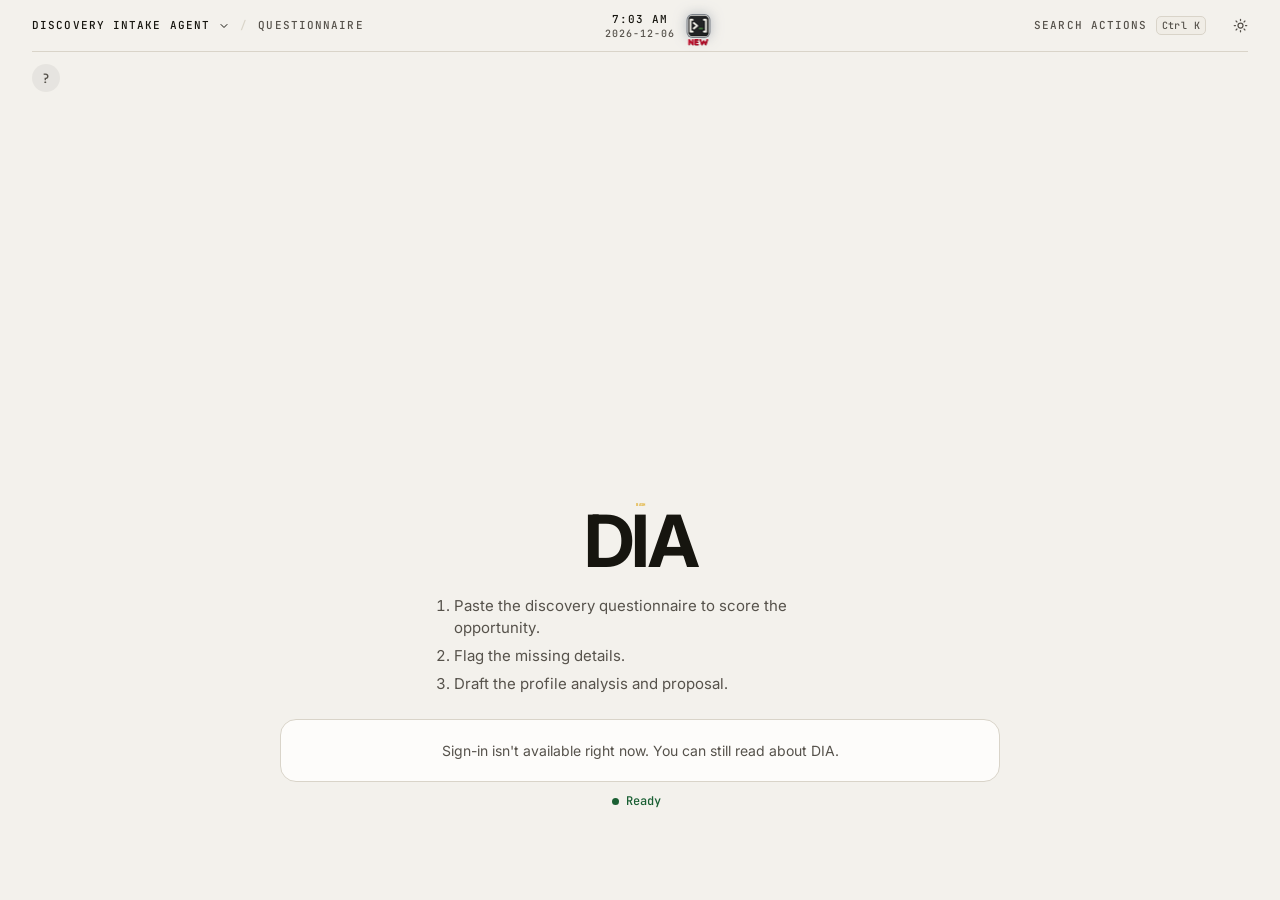
==== commit f4f93ca7: "Merge d52afd9e45cfdf7c862807e06d754a5e3b206956 into c7da4514fb09c4b6d5e70f545355bf9ed02ad509" ====
--- a/templates/index.html
+++ b/templates/index.html
@@ -17,7 +17,6 @@
   <link rel="stylesheet" href="/static/fanout-pixel.css">
   <link rel="stylesheet" href="/static/style.css">
   <link rel="stylesheet" href="/static/whats-new.css">
-  <link rel="stylesheet" href="/static/bell-changelog.css?v=2">
   <link rel="stylesheet" href="/static/composer-icons.css">
   <link rel="stylesheet" href="/static/composer.css">
   <script>
@@ -84,7 +83,7 @@
             <button class="dropdown-item" role="menuitem" type="button" data-command="load-sample">Load sample</button>
             <button class="dropdown-item" role="menuitem" type="button" data-command="ask">Ask DIA</button>
             <button class="dropdown-item" role="menuitem" type="button" data-command="help">Learn how to use DIA</button>
-            <button class="dropdown-item" role="menuitem" type="button" data-command="whats-new">What changed</button>
+            <button class="dropdown-item" role="menuitem" type="button" data-command="whats-new">What's new</button>
             <!-- Donate: href comes from DIA_DONATE_URL via /api/config; hidden while unset. -->
             <a class="dropdown-item donate-link" id="navDonate" role="menuitem" aria-label="Donate (opens in a new tab)" href="#" target="_blank" rel="noopener noreferrer" hidden><span>Donate</span><span class="icon donate-icon" data-icon="menu-donate" aria-hidden="true"></span></a>
             <button class="dropdown-item donate-link" role="menuitem" type="button" data-command="donate-interac"><span>Donate by Interac e-Transfer</span><span class="icon donate-icon" data-icon="menu-donate" aria-hidden="true"></span></button>
@@ -93,10 +92,34 @@
         </div>
         <span class="lh-sep" aria-hidden="true">/</span>
         <span class="lh-stage"><span class="visually-hidden">Discovery intake · </span><span id="breadcrumbStage">Questionnaire</span></span>
-        <span class="app-tip">
-          <button id="appInfo" class="info-tip lh-control lh-tip" type="button" aria-expanded="false" aria-label="Show full app name">?</button>
-          <span id="appTipText" class="tip-bubble" role="tooltip">Discovery Intake Agent / Gemini ADK</span>
-        </span>
+        <!-- Help popover. Sizes/placement: Glyph "Help icon + popover"; copy and behaviour: Proto
+             2026-10-23_help-popover.md v0.1 (Ikenna 9:58/10:00 PM ET). The copy lives in HELP_POPOVER in app.js;
+             the [data-hp] slots below are filled from it. Replaces the old #appInfo "?" tooltip. -->
+        <div class="hp-wrap">
+          <button id="helpPopoverBtn" class="hp-btn" type="button" aria-label="Help" aria-haspopup="dialog" aria-expanded="false" aria-controls="helpPopover">?</button>
+          <section id="helpPopover" class="hp-panel" role="dialog" aria-labelledby="helpPopoverTitle" hidden>
+            <div class="hp-head">
+              <h2 id="helpPopoverTitle" tabindex="-1" data-hp="title"></h2>
+              <button class="hp-close" id="helpPopoverClose" type="button" data-hp-label="close">×</button>
+            </div>
+            <ol class="hp-steps" id="helpPopoverSteps"></ol>
+            <div class="hp-actions" id="helpPopoverActions">
+              <button id="loadSample" class="text-link hp-load" type="button" data-hp="load" data-needs-auth></button>
+              <button id="helpPopoverLearn" class="text-link hp-learn" type="button" aria-haspopup="dialog" aria-controls="diaHelpDialog" data-hp="learn"></button>
+            </div>
+            <div class="hp-confirm" id="helpPopoverConfirm" role="group" hidden>
+              <span class="hp-confirm-text" data-hp="confirm"></span>
+              <span class="hp-confirm-buttons">
+                <button id="helpPopoverReplace" class="text-link" type="button" data-hp="replace"></button>
+                <button id="helpPopoverCancel" class="text-link" type="button" data-hp="cancel"></button>
+              </span>
+            </div>
+            <p class="hp-error" id="helpPopoverError" role="alert" hidden></p>
+            <!-- Hook for lockdown #48: when sign-in ships, fill and unhide this with the daily limits. -->
+            <p class="hp-limits" id="helpLimits" data-hook="lockdown-limits" hidden></p>
+            <p class="hp-foot" id="intakeNote"><span class="trust-on" data-hp="footOn"></span><span class="trust-off" data-hp="footOff"></span></p>
+          </section>
+        </div>
       </div>
       <!-- Centre: live local time (12-hour, no seconds) above today's date. role=timer is aria-live off,
            so screen readers read it on demand and are never interrupted by the minute tick. -->
@@ -107,14 +130,27 @@
           <time class="lh-time" id="lhTime" datetime="">--:--</time>
           <time class="lh-date" id="lhDate" datetime=""></time>
         </div>
-        <!-- What changed (Ikenna, 2026-10-23 9:55 PM ET: "like a notification center ... with the change log", the
-             family tree's bell). Replaces the What's new mark in the same slot. Resting on it, focusing it or one tap
-             fades in the latest five changes; the link itself (or a second tap) opens the full list at /changes.
-             static/bell-changelog.js; data static/changelog.json, built from git history by scripts/build-changelog.py. -->
-        <span class="dia-bell" id="bell">
-          <a class="dia-bell-btn" id="bell-btn" href="/changes" aria-label="What changed" aria-controls="bell-panel"
-             aria-expanded="false"><svg viewBox="0 0 24 24" aria-hidden="true"><path d="M6 16V11a6 6 0 0 1 12 0v5l1.5 2h-15z"/><path d="M10 20.5a2.2 2.2 0 0 0 4 0"/></svg><span class="dia-bell-dot" aria-hidden="true"></span><span class="cl-new dia-bell-tag" aria-hidden="true"><img class="cl-new-img cl-new-img--light" src="/static/brand/clay-new-light-22.png" srcset="/static/brand/clay-new-light-22.png 1x, /static/brand/clay-new-light-44.png 2x, /static/brand/clay-new-light-66.png 3x" alt="" width="22" height="8"><img class="cl-new-img cl-new-img--dark" src="/static/brand/clay-new-dark-22.png" srcset="/static/brand/clay-new-dark-22.png 1x, /static/brand/clay-new-dark-44.png 2x, /static/brand/clay-new-dark-66.png 3x" alt="" width="22" height="8"><span class="cl-new-text">New</span></span></a>
-          <div class="dia-bell-panel" id="bell-panel" role="region" aria-label="What changed lately"></div>
+        <span class="wn-wrap" id="whatsNewWrap">
+          <button id="whatsNew" class="wn-btn" type="button" data-state="none"
+                  aria-haspopup="dialog" aria-expanded="false" aria-controls="whatsNewPanel"
+                  aria-label="What's new">
+            <img class="wn-mark" src="/static/brand/clay-mark-44.png"
+                 srcset="/static/brand/clay-mark-22.png 1x, /static/brand/clay-mark-44.png 2x, /static/brand/clay-mark-66.png 3x, /static/brand/clay-mark-88.png 4x"
+                 alt="" width="22" height="22">
+            <!-- NEW tag (spec v0.5 §4): Glyph's clay NEW image, one per theme (CSS picks), just under the mark; shown only with
+                 the glow (data-state="new"). The text shows in forced colours only. -->
+            <span class="wn-tag" id="whatsNewTag" aria-hidden="true">
+              <img class="wn-tag-img wn-tag-img--light" src="/static/brand/clay-new-light-22.png"
+                   srcset="/static/brand/clay-new-light-22.png 1x, /static/brand/clay-new-light-44.png 2x, /static/brand/clay-new-light-66.png 3x"
+                   alt="" width="22" height="8">
+              <img class="wn-tag-img wn-tag-img--dark" src="/static/brand/clay-new-dark-22.png"
+                   srcset="/static/brand/clay-new-dark-22.png 1x, /static/brand/clay-new-dark-44.png 2x, /static/brand/clay-new-dark-66.png 3x"
+                   alt="" width="22" height="8">
+              <span class="wn-tag-text">New</span>
+            </span>
+            <span class="visually-hidden" id="whatsNewCount"></span>
+          </button>
+          <span class="wn-tip" role="tooltip" id="whatsNewTip">What's new</span>
         </span>
       </div>
       <div class="lh-corner lh-corner--right">
@@ -144,7 +180,11 @@
     <!-- Center stage: wordmark, tagline, privacy note, pill composer. -->
     <section class="center-stage">
       <h1 class="title-brand" id="titleBrand" title="Discovery Intake Agent / Gemini ADK">D<span class="tittle">I</span>A<span class="visually-hidden"> - Discovery Intake Agent / Gemini ADK</span></h1>
-      <p class="subtitle">Discovery Intake Agent. Paste a discovery questionnaire to score the opportunity, flag missing details, and draft the profile, analysis, and proposal.</p>
+      <ol class="intro-steps" id="introSteps">
+        <li>Paste the discovery questionnaire to score the opportunity.</li>
+        <li>Flag the missing details.</li>
+        <li>Draft the profile analysis and proposal.</li>
+      </ol>
 
       <div class="prompt-wrapper intake-stage">
         <div class="intake-bar">
@@ -236,14 +276,8 @@
           <p class="inputs-prompt-foot">Prefer a hand? <span id="inputsPromptName">Bash Systems &amp; Services</span> offers business consulting.<span id="inputsPromptServices" hidden> <a id="inputsPromptLink" href="#" target="_blank" rel="noopener noreferrer">See services</a></span></p>
         </section>
         <div class="actions under-prompt">
-          <button id="uploadLink" class="text-link" type="button" data-needs-auth>Upload a file</button>
-          <button id="uploadCancel" class="text-link" type="button" data-needs-auth hidden>Cancel</button>
-          <span class="dot-sep" aria-hidden="true" data-needs-auth>·</span>
-          <button id="loadSample" class="text-link" type="button" data-needs-auth>Load sample</button>
-          <span class="dot-sep" aria-hidden="true" data-needs-auth>·</span>
-          <button type="button" class="text-link help-link" data-command="help" aria-haspopup="dialog" aria-controls="diaHelpDialog">Learn how to use DIA</button>
-        </div>
-          <p class="prompt-callout" id="intakeNote"><span class="trust-on">Scoring is deterministic. Only Ask DIA and its suggestions send text to Gemini.</span><span class="trust-off">Nothing leaves this browser except the deterministic run.</span></p>
+          <button id="uploadCancel" class="text-link" type="button" data-needs-auth hidden>Cancel upload</button>
+        </div>
       </div>
 
       <!-- Ask DIA: the live Gemini agent, in the same composer. -->
@@ -414,7 +448,6 @@
       </section>
     </section>
 
-    <footer class="footer-note">Press <kbd class="kbd-hint">⌘K</kbd> for actions</footer>
   </main>
 
   <!-- Filing cabinet drawer: intakes saved on this device (localStorage dia-cabinet-v2, max 15). -->
@@ -509,9 +542,20 @@
     <form method="dialog"><button class="help-close" autofocus>Close</button></form>
   </dialog>
 
+  <!-- What's new release notes (spec v0.3 §6): non-modal popover on desktop, modal bottom sheet at <=600px. -->
+  <div class="wn-backdrop" id="whatsNewBackdrop" hidden></div>
+  <section class="wn-panel" id="whatsNewPanel" role="dialog" aria-labelledby="whatsNewTitle" hidden>
+    <header>
+      <div><h2 id="whatsNewTitle" tabindex="-1">What's new</h2><span class="wn-sub">Dia release notes</span></div>
+      <button class="wn-close" id="whatsNewClose" type="button" aria-label="Close What's new">×</button>
+    </header>
+    <div class="wn-body" id="whatsNewBody"></div>
+    <div class="wn-foot">We only list changes you can use today.</div>
+  </section>
+
   <script src="/static/vendor/jszip.min.js" defer></script>
   <script src="/static/app.js"></script>
   <script src="/static/google-signin.js"></script>
-  <script src="/static/bell-changelog.js?v=2" defer></script>
+  <script src="/static/whats-new.js"></script>
 </body>
 </html>
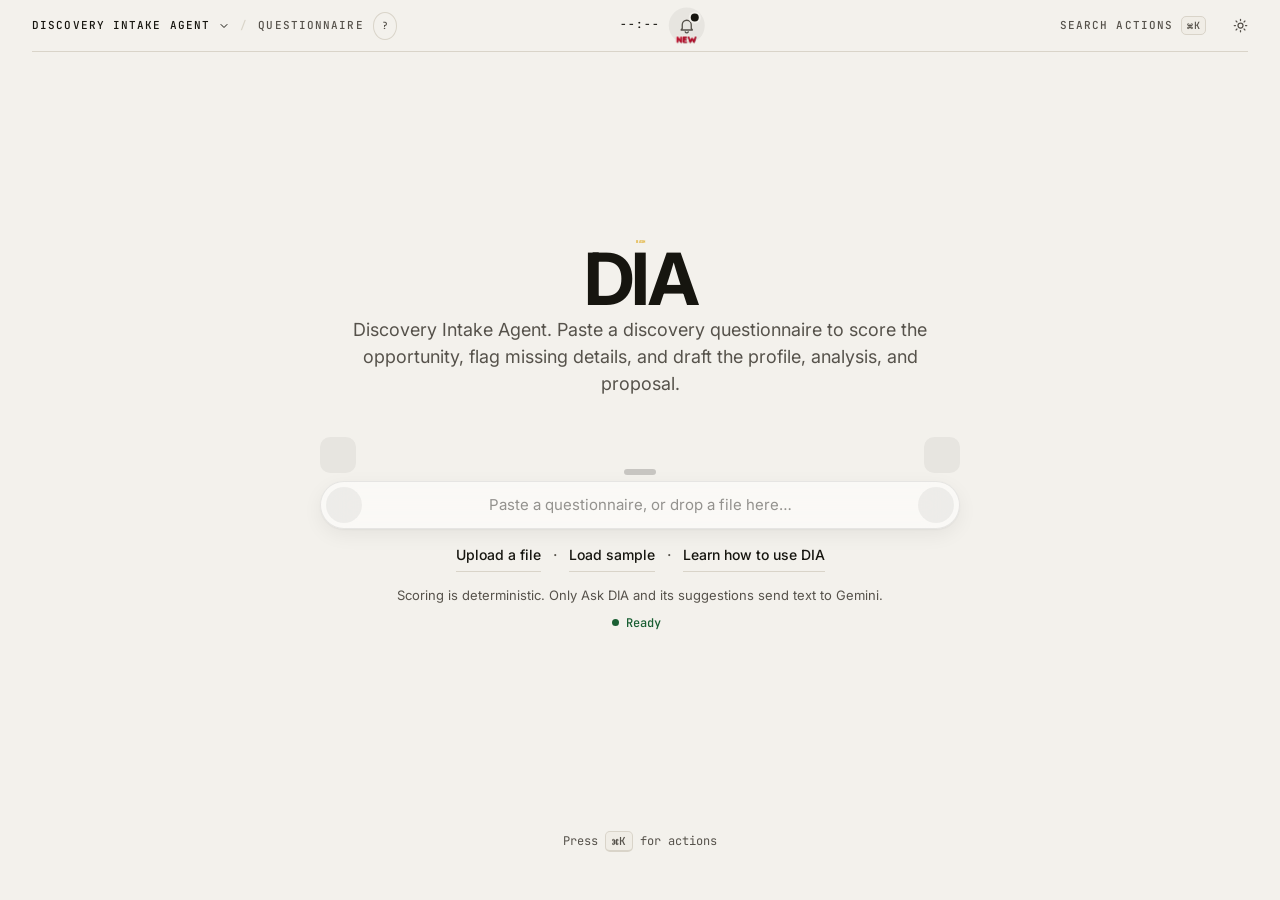
==== commit 2a31b5f7: "Merge 3d0475accfaed9bc2f27aef8c7db86b74ab08e1d into c7da4514fb09c4b6d5e70f545355bf9ed02ad509" ====
--- a/templates/index.html
+++ b/templates/index.html
@@ -17,6 +17,7 @@
   <link rel="stylesheet" href="/static/fanout-pixel.css">
   <link rel="stylesheet" href="/static/style.css">
   <link rel="stylesheet" href="/static/whats-new.css">
+  <link rel="stylesheet" href="/static/bell-changelog.css?v=2">
   <link rel="stylesheet" href="/static/composer-icons.css">
   <link rel="stylesheet" href="/static/composer.css">
   <script>
@@ -83,7 +84,7 @@
             <button class="dropdown-item" role="menuitem" type="button" data-command="load-sample">Load sample</button>
             <button class="dropdown-item" role="menuitem" type="button" data-command="ask">Ask DIA</button>
             <button class="dropdown-item" role="menuitem" type="button" data-command="help">Learn how to use DIA</button>
-            <button class="dropdown-item" role="menuitem" type="button" data-command="whats-new">What's new</button>
+            <button class="dropdown-item" role="menuitem" type="button" data-command="whats-new">What changed</button>
             <!-- Donate: href comes from DIA_DONATE_URL via /api/config; hidden while unset. -->
             <a class="dropdown-item donate-link" id="navDonate" role="menuitem" aria-label="Donate (opens in a new tab)" href="#" target="_blank" rel="noopener noreferrer" hidden><span>Donate</span><span class="icon donate-icon" data-icon="menu-donate" aria-hidden="true"></span></a>
             <button class="dropdown-item donate-link" role="menuitem" type="button" data-command="donate-interac"><span>Donate by Interac e-Transfer</span><span class="icon donate-icon" data-icon="menu-donate" aria-hidden="true"></span></button>
@@ -92,34 +93,10 @@
         </div>
         <span class="lh-sep" aria-hidden="true">/</span>
         <span class="lh-stage"><span class="visually-hidden">Discovery intake · </span><span id="breadcrumbStage">Questionnaire</span></span>
-        <!-- Help popover. Sizes/placement: Glyph "Help icon + popover"; copy and behaviour: Proto
-             2026-10-23_help-popover.md v0.1 (Ikenna 9:58/10:00 PM ET). The copy lives in HELP_POPOVER in app.js;
-             the [data-hp] slots below are filled from it. Replaces the old #appInfo "?" tooltip. -->
-        <div class="hp-wrap">
-          <button id="helpPopoverBtn" class="hp-btn" type="button" aria-label="Help" aria-haspopup="dialog" aria-expanded="false" aria-controls="helpPopover">?</button>
-          <section id="helpPopover" class="hp-panel" role="dialog" aria-labelledby="helpPopoverTitle" hidden>
-            <div class="hp-head">
-              <h2 id="helpPopoverTitle" tabindex="-1" data-hp="title"></h2>
-              <button class="hp-close" id="helpPopoverClose" type="button" data-hp-label="close">×</button>
-            </div>
-            <ol class="hp-steps" id="helpPopoverSteps"></ol>
-            <div class="hp-actions" id="helpPopoverActions">
-              <button id="loadSample" class="text-link hp-load" type="button" data-hp="load" data-needs-auth></button>
-              <button id="helpPopoverLearn" class="text-link hp-learn" type="button" aria-haspopup="dialog" aria-controls="diaHelpDialog" data-hp="learn"></button>
-            </div>
-            <div class="hp-confirm" id="helpPopoverConfirm" role="group" hidden>
-              <span class="hp-confirm-text" data-hp="confirm"></span>
-              <span class="hp-confirm-buttons">
-                <button id="helpPopoverReplace" class="text-link" type="button" data-hp="replace"></button>
-                <button id="helpPopoverCancel" class="text-link" type="button" data-hp="cancel"></button>
-              </span>
-            </div>
-            <p class="hp-error" id="helpPopoverError" role="alert" hidden></p>
-            <!-- Hook for lockdown #48: when sign-in ships, fill and unhide this with the daily limits. -->
-            <p class="hp-limits" id="helpLimits" data-hook="lockdown-limits" hidden></p>
-            <p class="hp-foot" id="intakeNote"><span class="trust-on" data-hp="footOn"></span><span class="trust-off" data-hp="footOff"></span></p>
-          </section>
-        </div>
+        <span class="app-tip">
+          <button id="appInfo" class="info-tip lh-control lh-tip" type="button" aria-expanded="false" aria-label="Show full app name">?</button>
+          <span id="appTipText" class="tip-bubble" role="tooltip">Discovery Intake Agent / Gemini ADK</span>
+        </span>
       </div>
       <!-- Centre: live local time (12-hour, no seconds) above today's date. role=timer is aria-live off,
            so screen readers read it on demand and are never interrupted by the minute tick. -->
@@ -130,27 +107,14 @@
           <time class="lh-time" id="lhTime" datetime="">--:--</time>
           <time class="lh-date" id="lhDate" datetime=""></time>
         </div>
-        <span class="wn-wrap" id="whatsNewWrap">
-          <button id="whatsNew" class="wn-btn" type="button" data-state="none"
-                  aria-haspopup="dialog" aria-expanded="false" aria-controls="whatsNewPanel"
-                  aria-label="What's new">
-            <img class="wn-mark" src="/static/brand/clay-mark-44.png"
-                 srcset="/static/brand/clay-mark-22.png 1x, /static/brand/clay-mark-44.png 2x, /static/brand/clay-mark-66.png 3x, /static/brand/clay-mark-88.png 4x"
-                 alt="" width="22" height="22">
-            <!-- NEW tag (spec v0.5 §4): Glyph's clay NEW image, one per theme (CSS picks), just under the mark; shown only with
-                 the glow (data-state="new"). The text shows in forced colours only. -->
-            <span class="wn-tag" id="whatsNewTag" aria-hidden="true">
-              <img class="wn-tag-img wn-tag-img--light" src="/static/brand/clay-new-light-22.png"
-                   srcset="/static/brand/clay-new-light-22.png 1x, /static/brand/clay-new-light-44.png 2x, /static/brand/clay-new-light-66.png 3x"
-                   alt="" width="22" height="8">
-              <img class="wn-tag-img wn-tag-img--dark" src="/static/brand/clay-new-dark-22.png"
-                   srcset="/static/brand/clay-new-dark-22.png 1x, /static/brand/clay-new-dark-44.png 2x, /static/brand/clay-new-dark-66.png 3x"
-                   alt="" width="22" height="8">
-              <span class="wn-tag-text">New</span>
-            </span>
-            <span class="visually-hidden" id="whatsNewCount"></span>
-          </button>
-          <span class="wn-tip" role="tooltip" id="whatsNewTip">What's new</span>
+        <!-- What changed (Ikenna, 2026-10-23 9:55 PM ET: "like a notification center ... with the change log", the
+             family tree's bell). Replaces the What's new mark in the same slot. Resting on it, focusing it or one tap
+             fades in the latest five changes; the link itself (or a second tap) opens the full list at /changes.
+             static/bell-changelog.js; data static/changelog.json, built from git history by scripts/build-changelog.py. -->
+        <span class="dia-bell" id="bell">
+          <a class="dia-bell-btn" id="bell-btn" href="/changes" aria-label="What changed" aria-controls="bell-panel"
+             aria-expanded="false"><svg viewBox="0 0 24 24" aria-hidden="true"><path d="M6 16V11a6 6 0 0 1 12 0v5l1.5 2h-15z"/><path d="M10 20.5a2.2 2.2 0 0 0 4 0"/></svg><span class="dia-bell-dot" aria-hidden="true"></span><span class="cl-new dia-bell-tag" aria-hidden="true"><img class="cl-new-img cl-new-img--light" src="/static/brand/clay-new-light-22.png" srcset="/static/brand/clay-new-light-22.png 1x, /static/brand/clay-new-light-44.png 2x, /static/brand/clay-new-light-66.png 3x" alt="" width="22" height="8"><img class="cl-new-img cl-new-img--dark" src="/static/brand/clay-new-dark-22.png" srcset="/static/brand/clay-new-dark-22.png 1x, /static/brand/clay-new-dark-44.png 2x, /static/brand/clay-new-dark-66.png 3x" alt="" width="22" height="8"><span class="cl-new-text">New</span></span></a>
+          <div class="dia-bell-panel" id="bell-panel" role="region" aria-label="What changed lately"></div>
         </span>
       </div>
       <div class="lh-corner lh-corner--right">
@@ -180,11 +144,7 @@
     <!-- Center stage: wordmark, tagline, privacy note, pill composer. -->
     <section class="center-stage">
       <h1 class="title-brand" id="titleBrand" title="Discovery Intake Agent / Gemini ADK">D<span class="tittle">I</span>A<span class="visually-hidden"> - Discovery Intake Agent / Gemini ADK</span></h1>
-      <ol class="intro-steps" id="introSteps">
-        <li>Paste the discovery questionnaire to score the opportunity.</li>
-        <li>Flag the missing details.</li>
-        <li>Draft the profile analysis and proposal.</li>
-      </ol>
+      <p class="subtitle">Discovery Intake Agent. Paste a discovery questionnaire to score the opportunity, flag missing details, and draft the profile, analysis, and proposal.</p>
 
       <div class="prompt-wrapper intake-stage">
         <div class="intake-bar">
@@ -276,8 +236,14 @@
           <p class="inputs-prompt-foot">Prefer a hand? <span id="inputsPromptName">Bash Systems &amp; Services</span> offers business consulting.<span id="inputsPromptServices" hidden> <a id="inputsPromptLink" href="#" target="_blank" rel="noopener noreferrer">See services</a></span></p>
         </section>
         <div class="actions under-prompt">
-          <button id="uploadCancel" class="text-link" type="button" data-needs-auth hidden>Cancel upload</button>
-        </div>
+          <button id="uploadLink" class="text-link" type="button" data-needs-auth>Upload a file</button>
+          <button id="uploadCancel" class="text-link" type="button" data-needs-auth hidden>Cancel</button>
+          <span class="dot-sep" aria-hidden="true" data-needs-auth>·</span>
+          <button id="loadSample" class="text-link" type="button" data-needs-auth>Load sample</button>
+          <span class="dot-sep" aria-hidden="true" data-needs-auth>·</span>
+          <button type="button" class="text-link help-link" data-command="help" aria-haspopup="dialog" aria-controls="diaHelpDialog">Learn how to use DIA</button>
+        </div>
+          <p class="prompt-callout" id="intakeNote"><span class="trust-on">Scoring is deterministic. Only Ask DIA and its suggestions send text to Gemini.</span><span class="trust-off">Nothing leaves this browser except the deterministic run.</span></p>
       </div>
 
       <!-- Ask DIA: the live Gemini agent, in the same composer. -->
@@ -448,6 +414,7 @@
       </section>
     </section>
 
+    <footer class="footer-note">Press <kbd class="kbd-hint">⌘K</kbd> for actions</footer>
   </main>
 
   <!-- Filing cabinet drawer: intakes saved on this device (localStorage dia-cabinet-v2, max 15). -->
@@ -542,20 +509,9 @@
     <form method="dialog"><button class="help-close" autofocus>Close</button></form>
   </dialog>
 
-  <!-- What's new release notes (spec v0.3 §6): non-modal popover on desktop, modal bottom sheet at <=600px. -->
-  <div class="wn-backdrop" id="whatsNewBackdrop" hidden></div>
-  <section class="wn-panel" id="whatsNewPanel" role="dialog" aria-labelledby="whatsNewTitle" hidden>
-    <header>
-      <div><h2 id="whatsNewTitle" tabindex="-1">What's new</h2><span class="wn-sub">Dia release notes</span></div>
-      <button class="wn-close" id="whatsNewClose" type="button" aria-label="Close What's new">×</button>
-    </header>
-    <div class="wn-body" id="whatsNewBody"></div>
-    <div class="wn-foot">We only list changes you can use today.</div>
-  </section>
-
   <script src="/static/vendor/jszip.min.js" defer></script>
   <script src="/static/app.js"></script>
   <script src="/static/google-signin.js"></script>
-  <script src="/static/whats-new.js"></script>
+  <script src="/static/bell-changelog.js?v=2" defer></script>
 </body>
 </html>
--- a/static/bell-changelog.css
+++ b/static/bell-changelog.css
@@ -0,0 +1,148 @@
+/* What changed: the bell, its panel and the /changes page (Ikenna, 2026-10-23 9:55 PM ET: "like a notification
+ * center ... with the change log. Look at the family tree"). Pattern from mdvnavy/nwakwesi-family-tree app.css.
+ * Scale follows Glyph's composer v3 sizes: 36px icon button, 18px icon, translucent fill, no clay gradient, no shadow.
+ * The panel is a solid surface (text behind a see-through list was hard to read).
+ * The dot is ink on a band-coloured ring, so it reads in light and dark. Mustard (#DFA81C) is drag-over only. */
+:root {
+  --bell-size: 36px;
+  --bell-icon: 18px;
+  --bell-fill: rgba(255, 255, 255, .08);
+  --bell-fill-hover: rgba(255, 255, 255, .12);
+  --bell-fill-active: rgba(255, 255, 255, .16);
+  --bell-dot: var(--text);
+  --bell-dot-ring: var(--bg);
+  --bell-panel-bg: var(--surface);
+  --bell-panel-border: rgba(255, 255, 255, .10);
+  --bell-panel-shadow: 0 6px 20px rgba(0, 0, 0, .40);
+  --bell-row-hover: rgba(255, 255, 255, .06);
+  --bell-gap: 8px;                     /* clock -> bell */
+}
+html[data-theme="light"] {
+  --bell-fill: rgba(0, 0, 0, .05);
+  --bell-fill-hover: rgba(0, 0, 0, .08);
+  --bell-fill-active: rgba(0, 0, 0, .11);
+  --bell-panel-bg: var(--surface);
+  --bell-panel-border: rgba(0, 0, 0, .08);
+  --bell-panel-shadow: 0 1px 2px rgba(0, 0, 0, .05), 0 6px 20px rgba(0, 0, 0, .06);
+  --bell-row-hover: rgba(0, 0, 0, .04);
+}
+/* ---- The bell: same slot the What's new mark had, hanging off the clock's right edge ---- */
+.dia-bell {
+  position: absolute; left: calc(100% + var(--bell-gap)); top: 50%; transform: translateY(-50%);
+  display: inline-grid; pointer-events: auto;
+}
+.dia-bell-btn {
+  position: relative; display: grid; place-items: center;
+  width: var(--bell-size); height: var(--bell-size); border-radius: 50%;
+  background: var(--bell-fill); color: var(--lh-ink, var(--muted));
+  text-decoration: none; background-image: none; box-shadow: none; border: 0;
+  transition: background-color 120ms ease-out, color 120ms ease-out;
+}
+.dia-bell-btn:hover, .dia-bell.open .dia-bell-btn { background: var(--bell-fill-hover); color: var(--lh-ink-hover, var(--text)); }
+.dia-bell-btn:active { background: var(--bell-fill-active); }
+.dia-bell-btn:focus-visible { outline: 2px solid var(--lh-ring, var(--focus-ring)); outline-offset: 2px; }
+.dia-bell-btn svg { width: var(--bell-icon); height: var(--bell-icon); fill: none; stroke: currentColor;
+  stroke-width: 1.75; stroke-linecap: round; stroke-linejoin: round; }
+.dia-bell-dot { display: none; }
+.dia-bell-btn.has-new .dia-bell-dot {
+  display: block; position: absolute; top: 6px; right: 6px; width: 8px; height: 8px; border-radius: 50%;
+  background: var(--bell-dot); box-shadow: 0 0 0 2px var(--bell-dot-ring);
+}
+
+/* Glyph's clay NEW tag (the #47 What's new tag, v0.5 assets unchanged): 22x8, centred, 1px under the icon's bottom edge,
+   shown only with the dot. aria-hidden; the bell's label carries the count. */
+.dia-bell-btn .dia-bell-tag { display: none; }
+.dia-bell-btn.has-new .dia-bell-tag {
+  display: block; position: absolute; left: 50%; top: calc(50% + var(--bell-icon) / 2 + 1px); transform: translateX(-50%);
+  pointer-events: none;
+}
+@media (prefers-reduced-motion: no-preference) {
+  .dia-bell-btn.has-new .dia-bell-tag { animation: dia-bell-tag-in 1.2s ease-out 1 both; }
+}
+@keyframes dia-bell-tag-in { from { opacity: 0; } }
+@media (prefers-contrast: more), (forced-colors: active) { .dia-bell-btn.has-new .dia-bell-tag { top: calc(50% + var(--bell-icon) / 2 + 2px); } }
+@media (forced-colors: active) { .dia-bell-btn.has-new .dia-bell-tag .cl-new-text { font-size: 8px; } }
+
+/* ---- The panel: latest five, fades in under the band ---- */
+.dia-bell-panel {
+  position: fixed; top: 60px; left: 16px; z-index: 95;
+  width: min(400px, calc(100vw - 32px)); max-height: min(720px, calc(100dvh - 76px)); overflow: auto;   /* all five fit unscrolled at 1280x800 */
+  overscroll-behavior: contain; box-sizing: border-box; padding: 12px 8px 8px;
+  background: var(--bell-panel-bg); color: var(--text);
+  border: 1px solid var(--bell-panel-border); border-radius: 16px; box-shadow: var(--bell-panel-shadow);
+  font: 400 13.5px/1.45 var(--sans); text-transform: none; letter-spacing: 0; text-align: left;
+  opacity: 0; visibility: hidden; transform: translateY(-4px);
+  transition: opacity 160ms ease-out, transform 160ms ease-out, visibility 0s linear 160ms;
+}
+.dia-bell-panel.open { opacity: 1; visibility: visible; transform: none; transition-delay: 0s; }
+.dia-bell-title { margin: 0 8px 6px; font: 600 14px/1.3 var(--sans); text-transform: none; letter-spacing: 0; }
+.dia-bell-panel p { margin: 0 8px; color: var(--muted); }
+.dia-bell-list { list-style: none; margin: 0; padding: 0; display: grid; gap: 2px; }
+.dia-bell-list a {
+  display: grid; gap: 2px; padding: 8px; border-radius: 10px; color: var(--text); text-decoration: none;
+}
+.dia-bell-list a:hover { background: var(--bell-row-hover); }
+.dia-bell-list a:focus-visible, .dia-bell-all:focus-visible { outline: 2px solid var(--lh-ring, var(--focus-ring)); outline-offset: -2px; }
+.dia-bell-when { display: flex; align-items: center; gap: 6px; font: 500 10px/1.2 var(--mono); letter-spacing: .08em;
+  text-transform: uppercase; color: var(--muted); }
+.dia-bell-list b { font: 600 13.5px/1.35 var(--sans); }
+.dia-bell-text { color: var(--soft, var(--text)); font-size: 13px; }
+.dia-bell-all {
+  display: flex; align-items: center; justify-content: center; min-height: 36px; margin-top: 6px;
+  border-radius: 18px; color: var(--text); text-decoration: none; font: 500 13px/1 var(--sans);
+  position: sticky; bottom: 0;   /* always in reach at the panel's foot */
+  background: linear-gradient(var(--bell-fill), var(--bell-fill)), var(--surface);
+  box-shadow: 0 8px 0 0 var(--bell-panel-bg);
+}
+.dia-bell-all:hover { background: linear-gradient(var(--bell-fill-hover), var(--bell-fill-hover)), var(--surface); }
+/* Glyph's clay NEW tag (What's new spec v0.5 asset, 22x8 at 1x): red lives only in this image. */
+.cl-new { display: inline-block; width: 22px; height: 8px; line-height: 0; flex: none; vertical-align: middle; }
+.cl-new-img { display: block; width: 22px; height: 8px; }
+.cl-new-img--light { display: none; }
+html[data-theme="light"] .cl-new-img--light { display: block; }
+html[data-theme="light"] .cl-new-img--dark { display: none; }
+.cl-new-text { position: absolute; width: 1px; height: 1px; overflow: hidden; clip: rect(0 0 0 0); white-space: nowrap; }
+@media (forced-colors: active) {
+  .cl-new { width: auto; height: auto; line-height: 1; }
+  .cl-new-img { display: none !important; }
+  .cl-new-text { position: static; width: auto; height: auto; clip: auto; color: CanvasText;
+    font: 700 9px/1 var(--sans); letter-spacing: .04em; text-transform: uppercase; }
+}
+
+@media (max-width: 600px) {
+  .dia-bell { position: relative; left: auto; top: auto; transform: none; flex: none; margin: 0 -2px 0 2px; }
+  .dia-bell-btn::before { content: ""; position: absolute; inset: -4px; }   /* 44px hit area on phones */
+  /* on a phone the panel spans the screen just under the band */
+  .dia-bell-panel { top: calc(var(--lh-band, 56px) + 8px); left: 8px; right: 8px; width: auto;
+    max-height: calc(100dvh - var(--lh-band, 56px) - 24px); }
+}
+@media (max-width: 374px) { .dia-bell { margin: 0; } }
+@media (prefers-reduced-motion: reduce) {   /* opacity only */
+  .dia-bell-panel, .dia-bell-panel.open { transform: none; transition: opacity 160ms linear, visibility 0s linear 160ms; }
+  .dia-bell-panel.open { transition-delay: 0s; }
+}
+@media (forced-colors: active) {
+  .dia-bell-btn { border: 1px solid CanvasText; }
+  .dia-bell-btn.has-new .dia-bell-dot { background: Highlight; forced-color-adjust: none; }
+  .dia-bell-panel { border: 1px solid CanvasText; }
+}
+
+/* ---- /changes: the full list ---- */
+.changes-page { max-width: 680px; margin: 0 auto; padding: 24px 20px 64px; color: var(--text); font: 400 15px/1.55 var(--sans); }
+.changes-top { display: flex; align-items: center; justify-content: space-between; gap: 12px; min-height: 52px;
+  border-bottom: 1px solid var(--border); margin-bottom: 8px; }
+.changes-back { display: inline-flex; align-items: center; gap: 6px; min-height: 36px; padding: 0 14px 0 10px;
+  border-radius: 18px; background: var(--bell-fill); color: var(--text); text-decoration: none; font: 500 13px/1 var(--sans); }
+.changes-back:hover { background: var(--bell-fill-hover); }
+.changes-back svg { width: 18px; height: 18px; fill: none; stroke: currentColor; stroke-width: 1.75; stroke-linecap: round; stroke-linejoin: round; }
+.changes-back:focus-visible, .changes-theme:focus-visible { outline: 2px solid var(--lh-ring, var(--focus-ring)); outline-offset: 2px; }
+.changes-page h1 { margin: 24px 0 4px; font: 600 26px/1.2 var(--sans); text-transform: none; letter-spacing: 0; }
+.changes-lede { margin: 0 0 16px; color: var(--muted); }
+.changes-list { list-style: none; margin: 0; padding: 0; }
+.cl-entry { padding: 18px 0; border-top: 1px solid var(--border); scroll-margin-top: 16px; }
+.cl-entry:focus { outline: none; }
+.cl-entry:focus-visible { outline: 2px solid var(--lh-ring, var(--focus-ring)); outline-offset: 4px; border-radius: 6px; }
+.cl-entry h2 { display: flex; flex-wrap: wrap; align-items: center; gap: 8px; margin: 0 0 4px; font: 600 17px/1.35 var(--sans);
+  text-transform: none; letter-spacing: 0; }
+.cl-date { margin: 0 0 6px; font: 500 11px/1.2 var(--mono); letter-spacing: .08em; text-transform: uppercase; color: var(--muted); }
+.cl-entry p.cl-text { margin: 0; color: var(--soft, var(--text)); }
